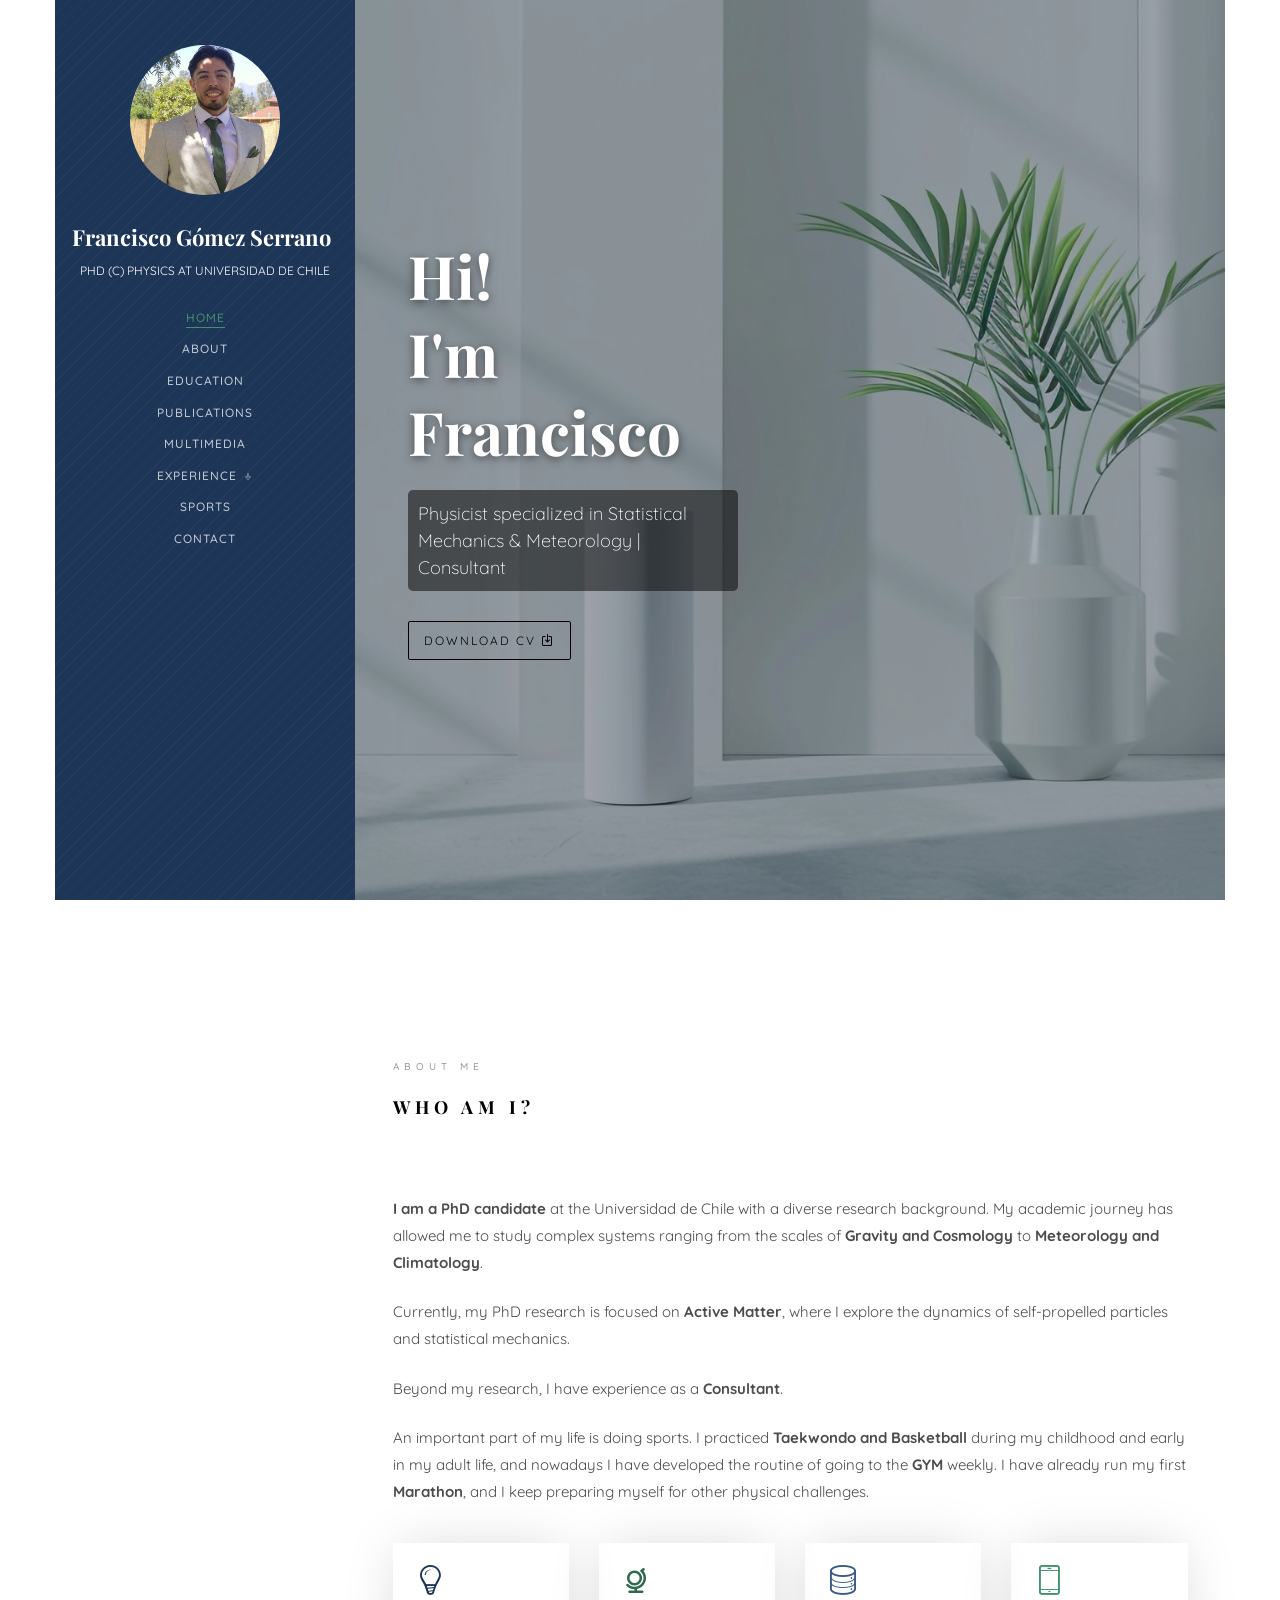
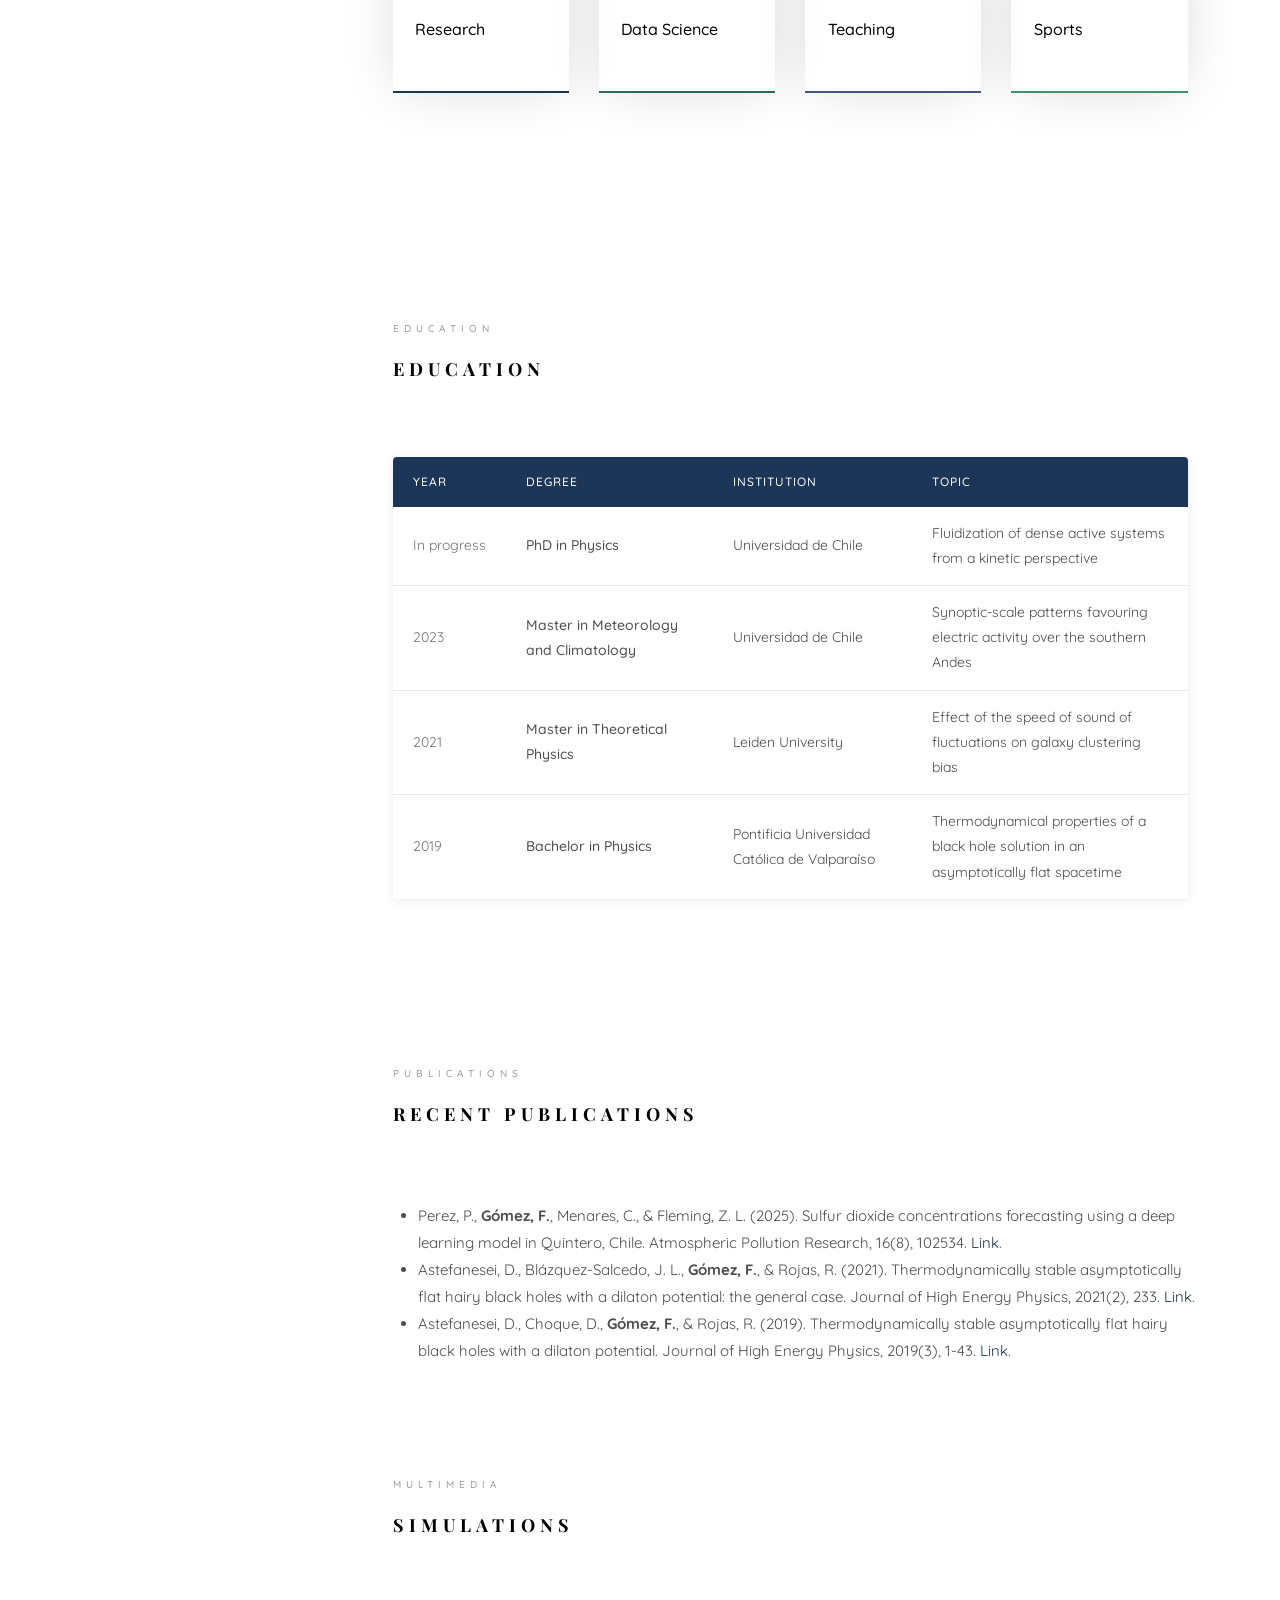
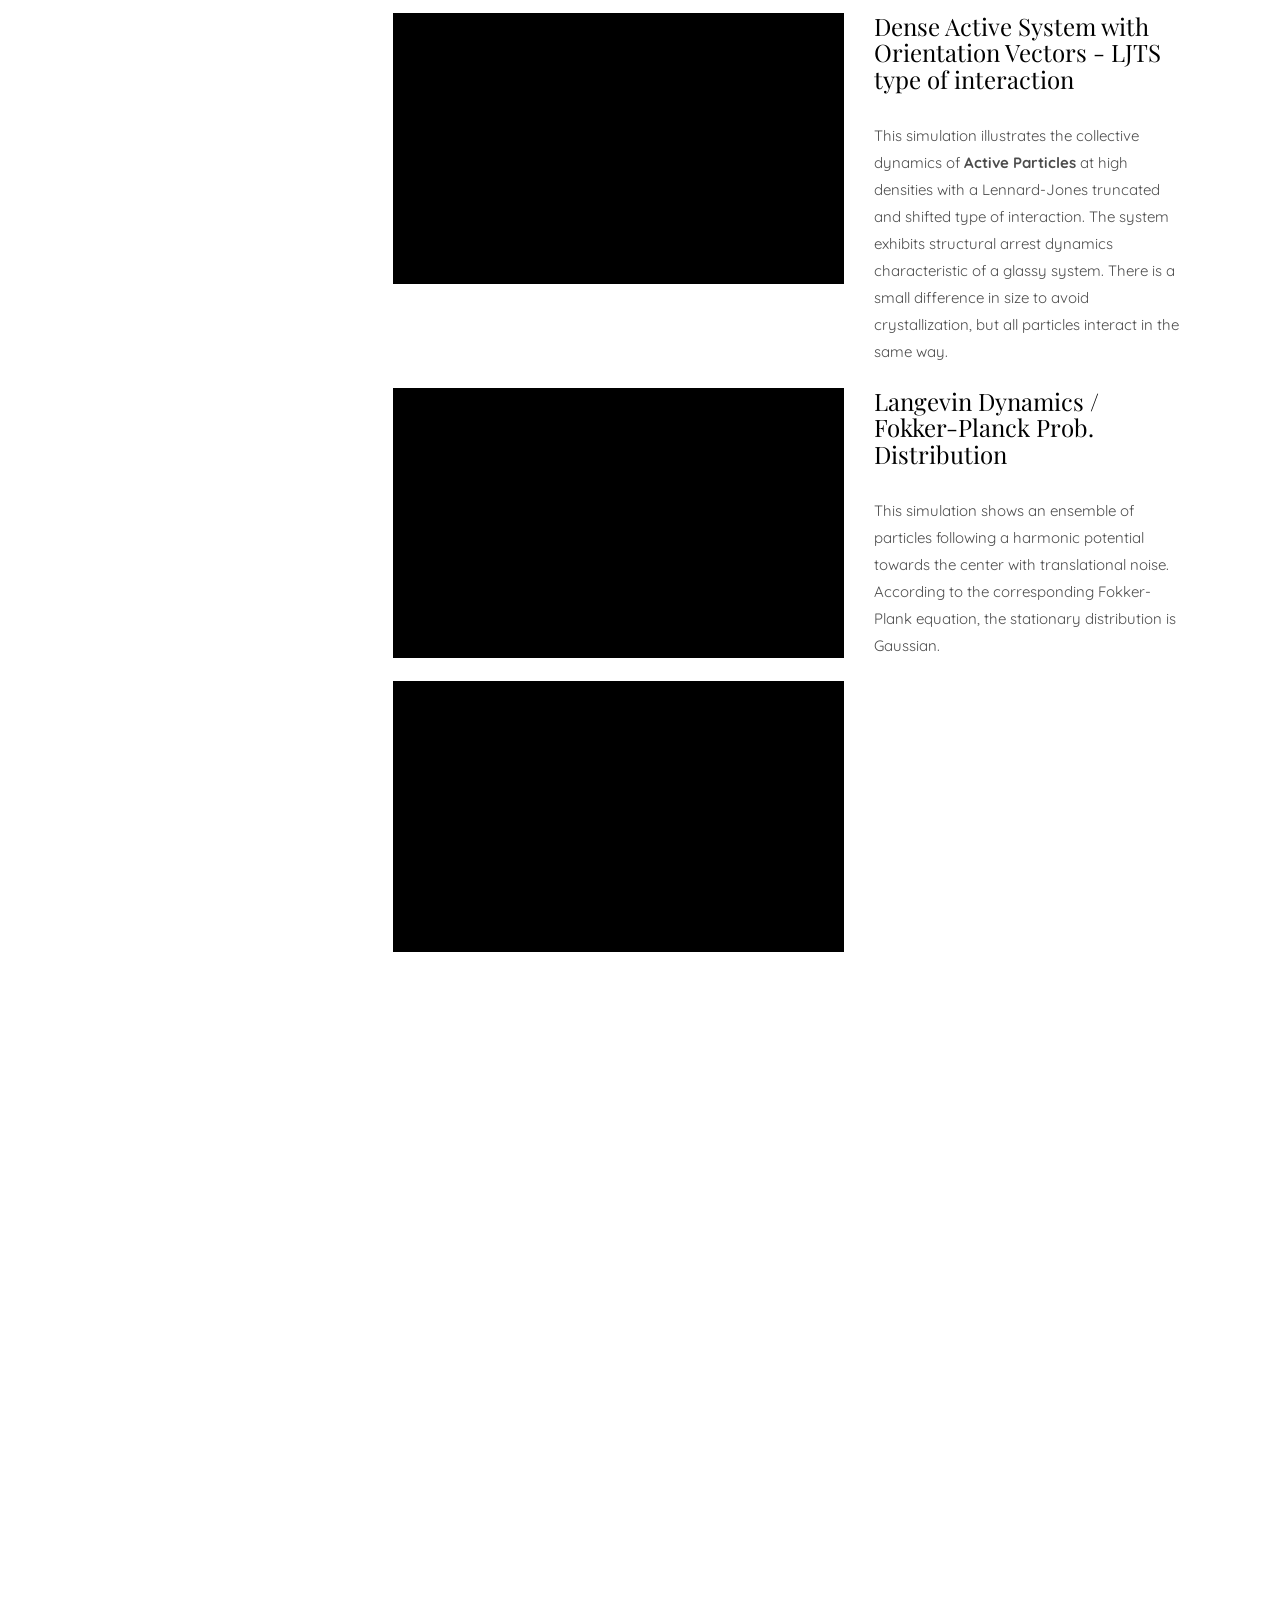
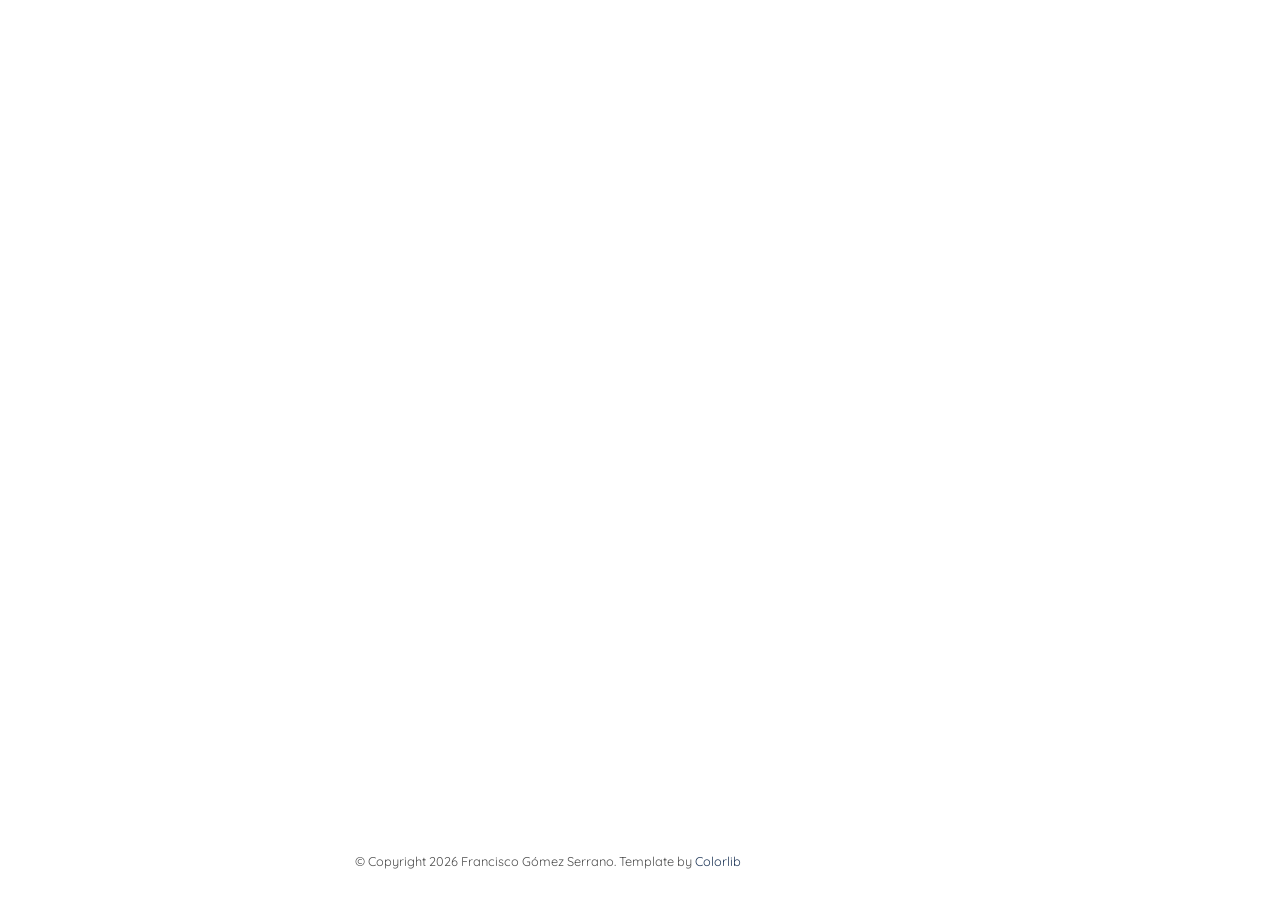
==== index.html @ 6b3fc657 "Add Sports photo carousel between Experience and Contact Uses the Owl Carousel that was already bund" ====
<!DOCTYPE HTML>
<html>
	<head>
	<meta charset="utf-8">
	<meta http-equiv="X-UA-Compatible" content="IE=edge">
	<title>Francisco Gomez | Physics PhD Student</title>
	<meta name="viewport" content="width=device-width, initial-scale=1">
	<meta name="description" content="Francisco Gómez Serrano is a PhD candidate in Physics at Universidad de Chile researching active matter, statistical mechanics, and the dynamics of self-propelled particle systems." />
	<meta name="keywords" content="Francisco Gomez Serrano, active matter, statistical mechanics, soft matter physics, Langevin dynamics, Universidad de Chile, physicist, data scientist" />
	<meta name="author" content="Francisco Gómez Serrano" />

  <!-- Facebook and Twitter integration -->
	<meta property="og:title" content="Francisco Gómez Serrano | Physics PhD Student"/>
	<meta property="og:image" content="https://fran-gs-96.github.io/images/about.jpeg"/>
	<meta property="og:url" content="https://fran-gs-96.github.io/"/>
	<meta property="og:site_name" content="Francisco Gómez Serrano"/>
	<meta property="og:description" content="PhD candidate in Physics at Universidad de Chile researching active matter and statistical mechanics."/>
	<meta name="twitter:title" content="Francisco Gómez Serrano | Physics PhD Student" />
	<meta name="twitter:image" content="https://fran-gs-96.github.io/images/about.jpeg" />
	<meta name="twitter:url" content="https://fran-gs-96.github.io/" />
	<meta name="twitter:card" content="summary_large_image" />

	<!-- Place favicon.ico and apple-touch-icon.png in the root directory -->
	<!-- <link rel="shortcut icon" href="favicon.ico"> --> 
	<link rel="icon" type="image/png" href="favicon_s.png">

	<link href="https://fonts.googleapis.com/css?family=Quicksand:300,400,500,700" rel="stylesheet">
	<link href="https://fonts.googleapis.com/css?family=Playfair+Display:400,400i,700" rel="stylesheet">
	
	<!-- Animate.css -->
	<link rel="stylesheet" href="css/animate.css">
	<!-- Icomoon Icon Fonts-->
	<link rel="stylesheet" href="css/icomoon.css">
	<!-- Bootstrap  -->
	<link rel="stylesheet" href="css/bootstrap.css">
	<!-- Flexslider  -->
	<link rel="stylesheet" href="css/flexslider.css">
	<!-- Flaticons  -->
	<link rel="stylesheet" href="fonts/flaticon/font/flaticon.css">
	<!-- Owl Carousel -->
	<link rel="stylesheet" href="css/owl.carousel.min.css">
	<link rel="stylesheet" href="css/owl.theme.default.min.css">
	<!-- Theme style  -->
	<link rel="stylesheet" href="css/style.css">

	<!-- Modernizr JS -->
	<script src="js/modernizr-2.6.2.min.js"></script>
	<!-- FOR IE9 below -->
	<!--[if lt IE 9]>
	<script src="js/respond.min.js"></script>
	<![endif]-->

	</head>
	<body>
	<div id="colorlib-page">
		<div class="container-wrap">
		<a href="#" class="js-colorlib-nav-toggle colorlib-nav-toggle" data-toggle="collapse" data-target="#navbar" aria-expanded="false" aria-controls="navbar"><i></i></a>
		<aside id="colorlib-aside" role="complementary" class="border js-fullheight">
			<div class="text-center">
				<div class="author-img" style="background-image: url(images/about.jpeg);" role="img" aria-label="Photo of Francisco Gómez Serrano"></div>
				<h1 id="colorlib-logo"><a href="index.html">Francisco Gómez Serrano</a></h1>
				<span class="position">PhD (C) Physics at Universidad de Chile</span>
			</div>
			<nav id="colorlib-main-menu" role="navigation" class="navbar">
				<div id="navbar" class="collapse">
					<ul>
						<li class="active"><a href="#" data-nav-section="home">Home</a></li>
						<li><a href="#" data-nav-section="about">About</a></li>
						<li><a href="#" data-nav-section="education">Education</a></li>
						<li><a href="#" data-nav-section="publications">Publications</a></li>
						<li><a href="#" data-nav-section="multimedia">Multimedia</a></li>
						<li class="has-submenu">
							<a href="#" class="submenu-parent" data-nav-section="experience">Experience<i class="icon-arrow-down-outline submenu-caret"></i></a>
							<ul class="submenu">
								<li><a href="#" data-nav-section="courses-taught">Courses Taught</a></li>
								<li><a href="#" data-nav-section="other-experience">Other Experience</a></li>
							</ul>
						</li>
						<li><a href="#" data-nav-section="sports">Sports</a></li>
						<li><a href="#" data-nav-section="contact">Contact</a></li>
					</ul>
				</div>
			</nav>

			

		</aside>

		<div id="colorlib-main">
			<section id="colorlib-hero" class="js-fullheight" data-section="home">
				<div class="flexslider js-fullheight">
					<ul class="slides">
				   	<li style="background-image: url(images/img_bg_1.jpeg);" role="img" aria-label="Background photo">
				   		<div class="overlay"></div>
				   		<div class="container-fluid">
				   			<div class="row">
					   			<div class="col-md-6 col-md-offset-3 col-md-pull-3 col-sm-12 col-xs-12 js-fullheight slider-text">
					   				<div class="slider-text-inner js-fullheight">
					   					<div class="desc">
						   					<h1>Hi! <br>I'm Francisco</h1>
												<h2 style="background: rgba(0, 0, 0, 0.5); padding: 10px; display: inline-block; border-radius: 5px; color:white">
													Physicist specialized in Statistical Mechanics & Meteorology | Consultant
												</h2>
												<p><a class="btn btn-primary btn-learn" href="CV_Francisco_Gomez.pdf" target="_blank" download>Download CV <i class="icon-download4"></i></a></p>
											</div>
					   				</div>
					   			</div>
					   		</div>
				   		</div>
				   	</li>
		
				  	</ul>
			  	</div>
			</section>

			<section class="colorlib-about" data-section="about">
				<div class="colorlib-narrow-content">
					<div class="row">
						<div class="col-md-12">
							<div class="row row-bottom-padded-sm animate-box" data-animate-effect="fadeInLeft">
								<div class="col-md-12">
									<div class="about-desc">
										<span class="heading-meta">About Me</span>
										<h2 class="colorlib-heading">Who Am I?</h2>
										<p><strong>I am a PhD candidate</strong> at the Universidad de Chile with a diverse research background. My academic journey has allowed me to study complex systems ranging from the scales of <strong>Gravity and Cosmology</strong> to <strong>Meteorology and Climatology</strong>.</p>
										<p>Currently, my PhD research is focused on <strong>Active Matter</strong>, where I explore the dynamics of self-propelled particles and statistical mechanics.</p>
										<p>Beyond my research, I have experience as a <strong>Consultant</strong>.</p>
										<p>An important part of my life is doing sports. I practiced <strong>Taekwondo and Basketball</strong> during my childhood and early in my adult life, and nowadays I have developed the routine of going to the <strong>GYM</strong> weekly. I have already run my first <strong>Marathon</strong>, and I keep preparing myself for other physical challenges.</p>
									</div>
								</div>
							</div>
							<div class="row">
								<div class="col-md-3 animate-box" data-animate-effect="fadeInLeft">
									<div class="services color-1">
										<span class="icon2"><i class="icon-bulb"></i></span>
										<h3>Research</h3>
									</div>
								</div>
								<div class="col-md-3 animate-box" data-animate-effect="fadeInRight">
									<div class="services color-2">
										<span class="icon2"><i class="icon-globe-outline"></i></span>
										<h3>Data Science</h3>
									</div>
								</div>
								<div class="col-md-3 animate-box" data-animate-effect="fadeInTop">
									<div class="services color-3">
										<span class="icon2"><i class="icon-data"></i></span>
										<h3>Teaching</h3>
									</div>
								</div>
								<div class="col-md-3 animate-box" data-animate-effect="fadeInBottom">
									<div class="services color-4">
										<span class="icon2"><i class="icon-phone3"></i></span>
										<h3>Sports</h3>
									</div>
								</div>
							</div>
							
						</div>
					</div>
				</div>
			</section>

			
<!--
			<div id="colorlib-counter" class="colorlib-counters" style="background-image: url(images/cover_bg_1.jpg);" data-stellar-background-ratio="0.5">
				<div class="overlay"></div>
				<div class="colorlib-narrow-content">
					<div class="row">
					</div>
					<div class="row">
						<div class="col-md-4 text-center animate-box">
							<span class="colorlib-counter js-counter" data-from="0" data-to="3" data-speed="5000" data-refresh-interval="10"></span>
							<span class="colorlib-counter-label">Publications</span>
						</div>
						<div class="col-md-4 text-center animate-box">
							<span class="colorlib-counter js-counter" data-from="0" data-to="6" data-speed="5000" data-refresh-interval="10"></span>
							<span class="colorlib-counter-label">Talks &amp; Presentations</span>
						</div>
						<div class="col-md-4 text-center animate-box">
							<span class="colorlib-counter js-counter" data-from="0" data-to="2" data-speed="5000" data-refresh-interval="10"></span>
							<span class="colorlib-counter-label">Countries Studied In</span>
						</div>
					</div>
				</div>
			</div>
-->

			

			<section class="colorlib-education" data-section="education">
				<div class="colorlib-narrow-content">
					<div class="row">
						<div class="col-md-6 col-md-offset-3 col-md-pull-3 animate-box" data-animate-effect="fadeInLeft">
							<span class="heading-meta">Education</span>
							<h2 class="colorlib-heading animate-box">Education</h2>
						</div>
					</div>
					<div class="row">
						<div class="col-md-12 animate-box" data-animate-effect="fadeInLeft">
							<div class="info-table-wrap">
								<table class="info-table info-table--year-first">
									<thead>
										<tr>
											<th>Year</th>
											<th>Degree</th>
											<th>Institution</th>
											<th>Topic</th>
										</tr>
									</thead>
									<tbody>
										<tr>
											<td>In progress</td>
											<td>PhD in Physics</td>
											<td>Universidad de Chile</td>
											<td>Fluidization of dense active systems from a kinetic perspective</td>
										</tr>
										<tr>
											<td>2023</td>
											<td>Master in Meteorology and Climatology</td>
											<td>Universidad de Chile</td>
											<td>Synoptic-scale patterns favouring electric activity over the southern Andes</td>
										</tr>
										<tr>
											<td>2021</td>
											<td>Master in Theoretical Physics</td>
											<td>Leiden University</td>
											<td>Effect of the speed of sound of fluctuations on galaxy clustering bias</td>
										</tr>
										<tr>
											<td>2019</td>
											<td>Bachelor in Physics</td>
											<td>Pontificia Universidad Cat&oacute;lica de Valpara&iacute;so</td>
											<td>Thermodynamical properties of a black hole solution in an asymptotically flat spacetime</td>
										</tr>
									</tbody>
								</table>
							</div>
						</div>
					</div>

<!-- Previous accordion version of this section, kept for reference:

					<div class="row">
						<div class="col-md-12 animate-box" data-animate-effect="fadeInLeft">
							<div class="fancy-collapse-panel">
								<div class="panel-group" id="accordion" role="tablist" aria-multiselectable="true">
									<div class="panel panel-default">
									    <div class="panel-heading" role="tab" id="headingOne">
									        <h4 class="panel-title">
									            <a class="collapsed" data-toggle="collapse" data-parent="#accordion" href="#collapseOne" aria-expanded="false" aria-controls="collapseOne">Phd Student in Physics
									            </a>
									        </h4>
									    </div>
									    <div id="collapseOne" class="panel-collapse collapse" role="tabpanel" aria-labelledby="headingOne">
									         <div class="panel-body">
									            <div class="row">
										      		<div class="col-md-6">
										      			<p>Universidad de Chile</p>
										      		</div>
										      		<div class="col-md-6">
										      			<p>I'm currently studying how dense active systems fluidize from a kinetic perspective.</p>
										      		</div>
										      	</div>
									         </div>
									    </div>
									</div>
									<div class="panel panel-default">
									    <div class="panel-heading" role="tab" id="headingTwo">
									        <h4 class="panel-title">
									            <a class="collapsed" data-toggle="collapse" data-parent="#accordion" href="#collapseTwo" aria-expanded="false" aria-controls="collapseTwo">Master Meteorology and Climatology
									            </a>
									        </h4>
									    </div>
									    <div id="collapseTwo" class="panel-collapse collapse" role="tabpanel" aria-labelledby="headingTwo">
									        <div class="panel-body">
									            <div class="row">
										      		<div class="col-md-6">
										      			<p>Universidad de Chile</p>
										      		</div>
										      		<div class="col-md-6">
										      			<p>I studied the synoptic scale patterns that favour electric activity over southern Andes Mountains, where there is a hotspot of lightning and naturally caused fire activity.</p>
										      		</div>
										      	</div>
									        </div>
									    </div>
									</div>
									<div class="panel panel-default">
									    <div class="panel-heading" role="tab" id="headingThree">
									        <h4 class="panel-title">
									            <a class="collapsed" data-toggle="collapse" data-parent="#accordion" href="#collapseThree" aria-expanded="false" aria-controls="collapseThree">Master in Theoretical Physics
									            </a>
									        </h4>
									    </div>
									    <div id="collapseThree" class="panel-collapse collapse" role="tabpanel" aria-labelledby="headingThree">
									        <div class="panel-body">
									            <div class="row">
										      		<div class="col-md-6">
										      			<p>Leiden University</p>
										      		</div>
										      		<div class="col-md-6">
										      			<p>My thesis focused on how the modification of speed of sound of fluctuations modifies the bias galaxy clustering.</p>
										      		</div>
										      	</div>
									        </div>
									    </div>
									</div>

									<div class="panel panel-default">
									    <div class="panel-heading" role="tab" id="headingFive">
									        <h4 class="panel-title">
									            <a class="collapsed" data-toggle="collapse" data-parent="#accordion" href="#collapseFive" aria-expanded="false" aria-controls="collapseFive">Bachelor in Physics
									            </a>
									        </h4>
									    </div>
									    <div id="collapseFive" class="panel-collapse collapse" role="tabpanel" aria-labelledby="headingFive">
									        <div class="panel-body">
									            <div class="row">
										      		<div class="col-md-6">
										      			<p>Pontificia Universidad Católica de Valparaíso</p>
										      		</div>
										      		<div class="col-md-6">
										      			<p>My worked was about the study of the thermodynamical properties of a black hole solution in an asymptotically flat spacetime.</p>
										      		</div>
										      	</div>
									        </div>
									    </div>
									</div>

								</div>
							</div>
						</div>
					</div>

-->
				</div>
			</section>
			
			<section class="colorlib-work" data-section="publications">
				<div class="colorlib-narrow-content">
					<div class="row">
						<div class="col-md-6 col-md-offset-3 col-md-pull-3 animate-box" data-animate-effect="fadeInLeft">
							<span class="heading-meta">Publications</span>
							<h2 class="colorlib-heading animate-box">Recent Publications</h2>
						</div>
					</div>
					
					<div class="row">
						<ul>
							<li> Perez, P., <strong>Gómez, F.</strong>, Menares, C., & Fleming, Z. L. (2025). Sulfur dioxide concentrations forecasting using a deep learning model in Quintero, Chile. Atmospheric Pollution Research, 16(8), 102534. <a href="https://www.sciencedirect.com/science/article/abs/pii/S1309104225001369">Link</a>.</li>
							<li> Astefanesei, D., Blázquez-Salcedo, J. L., <strong>Gómez, F.</strong>, & Rojas, R. (2021). Thermodynamically stable asymptotically flat hairy black holes with a dilaton potential: the general case. Journal of High Energy Physics, 2021(2), 233. <a href="https://link.springer.com/content/pdf/10.1007/JHEP02(2021)233.pdf">Link</a>.</li>
							<li> Astefanesei, D., Choque, D., <strong>Gómez, F.</strong>, & Rojas, R. (2019). Thermodynamically stable asymptotically flat hairy black holes with a dilaton potential. Journal of High Energy Physics, 2019(3), 1-43. <a href="https://link.springer.com/content/pdf/10.1007/JHEP03(2019)205.pdf">Link</a>.</li>
						</ul>
					</div>	
				</div>
			</section>
			
			<section class="colorlib-video" data-section="multimedia">
				<div class="colorlib-narrow-content">
					<div class="row">
						<div class="col-md-6 col-md-offset-3 col-md-pull-3 animate-box" data-animate-effect="fadeInLeft">
							<span class="heading-meta">Multimedia</span>
							<h2 class="colorlib-heading animate-box">Simulations</h2>
						</div>
					</div>

					<div class="row row-bottom-padded-sm">
						<div class="col-md-7 animate-box" data-animate-effect="fadeInLeft">
							<div style="position: relative; padding-bottom: 60%; height: 0; overflow: hidden; max-width: 100%; background: #000;">
								<iframe 
									style="position: absolute; top: 0; left: 0; width: 100%; height: 100%; border:0;"
									src="https://www.youtube.com/embed/RxPfesPf1DM" 
									title="Dense Active System with Orientation Vectors- LJTS type of interaction" 
									allow="accelerometer; autoplay; clipboard-write; encrypted-media; gyroscope; picture-in-picture" 
									allowfullscreen>
								</iframe>
							</div>
						</div>
						<div class="col-md-5 animate-box" data-animate-effect="fadeInLeft">
							<div class="desc">
								<h3>Dense Active System with Orientation Vectors - LJTS type of interaction</h3>
								<p>
									This simulation illustrates the collective dynamics of <strong>Active Particles</strong> at high densities with a Lennard-Jones truncated and shifted type of interaction. 
									The system exhibits structural arrest dynamics characteristic of a glassy system. There is a small difference in size to avoid crystallization, but all particles interact in the same way.
								</p>
							</div>
						</div>
						<div class="col-md-7 animate-box" data-animate-effect="fadeInLeft">
							<div style="position: relative; padding-bottom: 60%; height: 0; overflow: hidden; max-width: 100%; background: #000;">
								<iframe 
									style="position: absolute; top: 0; left: 0; width: 100%; height: 100%; border:0;"
									src="https://www.youtube.com/embed/YQqTK_3mmZs" 
									title="Dense Active System - LJTS type of interaction" 
									allow="accelerometer; autoplay; clipboard-write; encrypted-media; gyroscope; picture-in-picture" 
									allowfullscreen>
								</iframe>
							</div>
						</div>
						<div class="col-md-5 animate-box" data-animate-effect="fadeInLeft">
							<div class="desc">
								<h3>Langevin Dynamics / Fokker-Planck Prob. Distribution</h3>
								<p>
									This simulation shows an ensemble of particles following a harmonic potential towards the center with translational noise.
									According to the corresponding Fokker-Plank equation, the stationary distribution is Gaussian.
								</p>
							</div>
						</div>
						<div class="col-md-7 animate-box" data-animate-effect="fadeInLeft">
							<div style="position: relative; padding-bottom: 60%; height: 0; overflow: hidden; max-width: 100%; background: #000;">
								<iframe 
									style="position: absolute; top: 0; left: 0; width: 100%; height: 100%; border:0;"
									src="https://www.youtube.com/embed/iffOjquSD18" 
									title="Dense Active System - LJTS type of interaction" 
									allow="accelerometer; autoplay; clipboard-write; encrypted-media; gyroscope; picture-in-picture" 
									allowfullscreen>
								</iframe>
							</div>
						</div>
						<div class="col-md-5 animate-box" data-animate-effect="fadeInLeft">
							<div class="desc">
								<h3>Dense Active System - LJTS type of interaction</h3>
								<p>
									This simulation illustrates the collective dynamics of <strong>Active Particles</strong> at high densities with a Lennard-Jones truncated and shifted type of interaction. 
									The system exhibits structural arrest dynamics characteristic of a glassy system.
								</p>
							</div>
						</div>
					</div>

					<div class="row">
						<div class="col-md-12 animate-box" data-animate-effect="fadeInLeft">
							<h2 class="colorlib-heading animate-box">Posters</h2>
						</div>
					</div>
					<div class="row">
						<div class="col-md-4 animate-box" data-animate-effect="fadeInRight">
							<div class="poster-item" style="margin-bottom: 30px; border: 1px solid #eee; padding: 10px; background: #fff;">
								<a href="images/Poster_sist_denso_activo_bariloche.pdf" target="_blank">
									<div style="background-image: url(images/Poster_sist_denso_activo_bariloche.jpg); height: 260px; background-size: contain; background-repeat: no-repeat; background-position: center; background-color: #f9f9f9;"></div>
								</a>
								<div class="poster-desc" style="padding-top: 15px; text-align: center;">
									<h4 style="margin-bottom: 5px;"><a href="images/Poster_sist_denso_activo_bariloche.pdf" target="_blank" style="color: #000;">Dense Active Systems</a></h4>
									<p style="font-size: 13px; color: #777;">Fluidization of Dense Active Systems | 2026</p>
								</div>
							</div>
						</div>
						
						<div class="col-md-4 animate-box" data-animate-effect="fadeInRight">
							<div class="poster-item" style="margin-bottom: 30px; border: 1px solid #eee; padding: 10px; background: #fff;">
								<a href="images/Poster_Rayos.pdf" target="_blank">
									<div style="background-image: url(images/Poster_Rayos.jpg); height: 260px; background-size: contain; background-repeat: no-repeat; background-position: center; background-color: #f9f9f9;"></div>
								</a>
								<div class="poster-desc" style="padding-top: 15px; text-align: center;">
									<h4 style="margin-bottom: 5px;"><a href="images/Poster_Rayos.pdf" target="_blank" style="color: #000;">Meteorology of Southern Andes</a></h4>
									<p style="font-size: 13px; color: #777;">Lightning and natural fire patterns | 2023</p>
								</div>
							</div>
						</div>

						<div class="col-md-4 animate-box" data-animate-effect="fadeInRight">
							<div class="poster-item" style="margin-bottom: 30px; border: 1px solid #eee; padding: 10px; background: #fff;">
								<a href="images/Poster_gravity_thermo.pdf" target="_blank">
									<div style="background-image: url(images/Poster_gravity_thermo.jpg); height: 260px; background-size: contain; background-repeat: no-repeat; background-position: center; background-color: #f9f9f9;"></div>
								</a>
								<div class="poster-desc" style="padding-top: 15px; text-align: center;">
									<h4 style="margin-bottom: 5px;"><a href="images/Poster_gravity_thermo.pdf" target="_blank" style="color: #000;">Black Hole Thermodynamics</a></h4>
									<p style="font-size: 13px; color: #777;">Asymptotically Flat Black Hole Thermodynamics | 2018</p>
								</div>
							</div>
						</div>
					</div>
				</div>
			</section>

			<section class="colorlib-experience" data-section="experience">
				<div class="colorlib-narrow-content">
					<div class="row">
						<div class="col-md-6 col-md-offset-3 col-md-pull-3 animate-box" data-animate-effect="fadeInLeft">
							<span class="heading-meta">Experience</span>
							<h2 class="colorlib-heading animate-box">Work Experience</h2>
						</div>
					</div>

					<div class="row" data-section="courses-taught">
						<div class="col-md-6 col-md-offset-3 col-md-pull-3 animate-box" data-animate-effect="fadeInLeft">
							<h3 class="colorlib-heading animate-box" style="font-size: 20px;"><i class="icon-pen2 heading-icon"></i>Courses Taught</h3>
						</div>
					</div>
					<div class="row">
						<div class="col-md-12 animate-box" data-animate-effect="fadeInLeft">
							<div class="info-table-wrap">
								<table class="info-table">
									<thead>
										<tr>
											<th>Course</th>
											<th>Term</th>
											<th>Institution</th>
										</tr>
									</thead>
									<tbody>
										<tr>
											<td>Dynamics of the Atmosphere</td>
											<td>2026 S2</td>
											<td>Escuela T&eacute;cnica Aeron&aacute;utica</td>
										</tr>
										<tr>
											<td>Electromagnetism</td>
											<td>2024 S2</td>
											<td>Pontificia Universidad Cat&oacute;lica de Valpara&iacute;so</td>
										</tr>
										<tr>
											<td>Introduction to Physics</td>
											<td>2024 S2</td>
											<td>Pontificia Universidad Cat&oacute;lica de Valpara&iacute;so</td>
										</tr>
										<tr>
											<td>Introduction to Physics</td>
											<td>2024 S1</td>
											<td>Pontificia Universidad Cat&oacute;lica de Valpara&iacute;so</td>
										</tr>
									</tbody>
								</table>
							</div>
						</div>
					</div>

<!--
					<div class="row">
						<div class="col-md-6 col-md-offset-3 col-md-pull-3 animate-box" data-animate-effect="fadeInLeft">
							<h3 class="colorlib-heading animate-box" style="font-size: 20px; margin-top: 40px;">Teaching Experience</h3>
						</div>
					</div>
					<div class="row">
						<div class="col-md-12">
				         <div class="timeline-centered">

					         <article class="timeline-entry animate-box" data-animate-effect="fadeInLeft">
					            <div class="timeline-entry-inner">
					               <div class="timeline-icon color-1">
					                  <i class="icon-pen2"></i>
					               </div>
					               <div class="timeline-label">
					               	<h2><a href="#">Lecturer, Physics of the Atmosphere at Escuela Técnica Aeronáutica</a> <span>2026</span></h2>
					                  <p>Lecturer teaching Physics of the Atmosphere.</p>
					               </div>
					            </div>
					         </article>

					         <article class="timeline-entry animate-box" data-animate-effect="fadeInRight">
					            <div class="timeline-entry-inner">
					               <div class="timeline-icon color-2">
					                  <i class="icon-pen2"></i>
					               </div>
					               <div class="timeline-label">
					               	<h2><a href="#">University Lecturer, Physics at PUCV</a> <span>2024</span></h2>
					                  <p>Over the course of two semesters I taught courses like Introduction to Physics and Electromagnetism to engineering students.</p>
					               </div>
					            </div>
					         </article>

					         <article class="timeline-entry animate-box" data-animate-effect="fadeInLeft">
					            <div class="timeline-entry-inner">
					               <div class="timeline-icon color-3">
					                  <i class="icon-pen2"></i>
					               </div>
					               <div class="timeline-label">
					               	<h2><a href="#">Teaching Assistant at PUCV</a> <span>2015-2017</span></h2>
					                  <p>During my undergraduate studies I took the responsibility of assisting a number of classes (mechanics, electromagnetism, calculus, etc.)</p>
					               </div>
					            </div>
					         </article>

					         <article class="timeline-entry begin animate-box" data-animate-effect="fadeInBottom">
					            <div class="timeline-entry-inner">
					               <div class="timeline-icon color-none">
					               </div>
					            </div>
					         </article>
					      </div>
					   </div>
				   </div>
-->

<!--
	Role descriptions, kept for reference (hidden since the Experience
	section now shows titles only):

	Founding Partner, AiQlim Intelligence (2024-2025):
	Co-founded AiQlim Intelligence and led scientific and business strategy
	through its first two years.

	Data Scientist & Project Engineer, DUAM (2023-2024):
	I adapted NLP models to assess web-search strategies and automate
	classification tasks, and contributed to strategy and innovation roadmaps.

	Research Assistant, CR2 (2023):
	I made a characterization of synoptic scale patterns that favor the
	occurrence of lightning storms in a specific place in Los Andes Mountains.
	I also linked specific lightning storms to the origin of natural fires in
	the area.

	Freelance Research Consultant, CIMMYT (2023):
	I developed an ETL pipeline for specific agrometeorological products e.g.
	NASAPOWER, Imerg, Chirps, AgERA5, etc. The extraction was transformed into
	a specific file format to match input files for a set of crop models e.g.
	APSIM, AQUACROP, STICS, DSSAT, etc.

	Freelance Consultant, DUAM (2023):
	I automated data collection on topics of interest from multiple webpages.
-->

					<div class="row" data-section="other-experience">
						<div class="col-md-6 col-md-offset-3 col-md-pull-3 animate-box" data-animate-effect="fadeInLeft">
							<h3 class="colorlib-heading animate-box" style="font-size: 20px; margin-top: 40px;"><i class="icon-briefcase3 heading-icon"></i>Other Professional Experience</h3>
						</div>
					</div>
					<div class="row">
						<div class="col-md-12 animate-box" data-animate-effect="fadeInLeft">
							<div class="info-table-wrap">
								<table class="info-table">
									<thead>
										<tr>
											<th>Role</th>
											<th>Period</th>
											<th>Organization</th>
										</tr>
									</thead>
									<tbody>
										<tr>
											<td>Founding Partner</td>
											<td>2024-2025</td>
											<td>AiQlim Intelligence</td>
										</tr>
										<tr>
											<td>Data Scientist &amp; Project Engineer</td>
											<td>2023-2024</td>
											<td>DUAM</td>
										</tr>
										<tr>
											<td>Research Assistant</td>
											<td>2023</td>
											<td>CR2 &ndash; Center for Climate and Resilience Research</td>
										</tr>
										<tr>
											<td>Freelance Research Consultant</td>
											<td>2023</td>
											<td>CIMMYT</td>
										</tr>
										<tr>
											<td>Freelance Consultant</td>
											<td>2023</td>
											<td>DUAM</td>
										</tr>
									</tbody>
								</table>
							</div>
						</div>
					</div>
				</div>
			</section>

			<section class="colorlib-sports" data-section="sports">
				<div class="colorlib-narrow-content">
					<div class="row">
						<div class="col-md-6 col-md-offset-3 col-md-pull-3 animate-box" data-animate-effect="fadeInLeft">
							<span class="heading-meta">Beyond the desk</span>
							<h2 class="colorlib-heading animate-box">Sports</h2>
						</div>
					</div>
					<div class="row">
						<div class="col-md-12 animate-box" data-animate-effect="fadeInLeft">
							<!-- To change these photos: drop new files into images/carousel/
							     and update the src paths below. One .item per photo. -->
							<div class="owl-carousel sports-carousel">
								<div class="item">
									<img src="images/carousel/sport-01.jpg" alt="Running a road race in Vi&ntilde;a del Mar">
								</div>
								<div class="item">
									<img src="images/carousel/sport-02.jpg" alt="Giving a thumbs up during the Santiago Marathon">
								</div>
								<div class="item">
									<img src="images/carousel/sport-03.jpg" alt="Running along the Vi&ntilde;a del Mar seafront">
								</div>
								<div class="item">
									<img src="images/carousel/sport-04.jpg" alt="Running the Santiago Marathon">
								</div>
								<div class="item">
									<img src="images/carousel/sport-05.jpg" alt="Competing in an obstacle race">
								</div>
								<div class="item">
									<img src="images/carousel/sport-06.jpg" alt="Running the Santiago Marathon">
								</div>
							</div>
						</div>
					</div>
				</div>
			</section>

			<section class="colorlib-contact" data-section="contact">
				<div class="colorlib-narrow-content">
					<div class="row">
						<div class="col-md-6 col-md-offset-3 col-md-pull-3 animate-box" data-animate-effect="fadeInLeft">
							<span class="heading-meta">Get in Touch</span>
							<h2 class="colorlib-heading">Contact</h2>
						</div>
					</div>
					<div class="row">
						<div class="col-md-5">
							<div class="colorlib-feature colorlib-feature-sm animate-box" data-animate-effect="fadeInLeft">
								<div class="colorlib-icon">
									<i class="icon-globe-outline"></i>
								</div>
								<div class="colorlib-text">
									<ul>
										<li> <a href="https://scholar.google.com/citations?user=orXRY_oAAAAJ&hl=en">Google Scholar</a></li>
										<li><a href="https://www.linkedin.com/in/francisco-gomez-serrano/">LinkedIn</a></li>
									</ul>
								</div>
							</div>

							<div class="colorlib-feature colorlib-feature-sm animate-box" data-animate-effect="fadeInLeft">
								<div class="colorlib-icon">
									<i class="icon-map"></i>
								</div>
								<div class="colorlib-text">
									<p>Santiago, Región Metropolitana. Chile. </p>
								</div>
							</div>

				
						</div>
						
					</div>
				</div>
			</section>

			<div class="colorlib-footer">
				<p><small>&copy; <!-- Link back to Colorlib can't be removed. Template is licensed under CC BY 3.0. -->
Copyright <script>document.write(new Date().getFullYear());</script> Francisco Gómez Serrano. Template by <a href="https://colorlib.com" target="_blank">Colorlib</a>
<!-- Link back to Colorlib can't be removed. Template is licensed under CC BY 3.0. --></small></p>
			</div>

		</div><!-- end:colorlib-main -->
	</div><!-- end:container-wrap -->
	</div><!-- end:colorlib-page -->

	<!-- jQuery -->
	<script src="js/jquery.min.js"></script>
	<!-- jQuery Easing -->
	<script src="js/jquery.easing.1.3.js"></script>
	<!-- Bootstrap -->
	<script src="js/bootstrap.min.js"></script>
	<!-- Waypoints -->
	<script src="js/jquery.waypoints.min.js"></script>
	<!-- Flexslider -->
	<script src="js/jquery.flexslider-min.js"></script>
	<!-- Owl carousel -->
	<script src="js/owl.carousel.min.js"></script>
	<!-- Counters -->
	<script src="js/jquery.countTo.js"></script>
	
	
	<!-- MAIN JS -->
	<script src="js/main.js"></script>

	</body>
</html>
---- css/icomoon.css ----
@font-face {
  font-family: 'icomoon';
  src:  url('fonts/icomoon.eot?6py85u');
  src:  url('fonts/icomoon.eot?6py85u#iefix') format('embedded-opentype'),
    url('fonts/icomoon.ttf?6py85u') format('truetype'),
    url('fonts/icomoon.woff?6py85u') format('woff'),
    url('fonts/icomoon.svg?6py85u#icomoon') format('svg');
  font-weight: normal;
  font-style: normal;
}

[class^="icon-"], [class*=" icon-"] {
  /* use !important to prevent issues with browser extensions that change fonts */
  font-family: 'icomoon' !important;
  speak: none;
  font-style: normal;
  font-weight: normal;
  font-variant: normal;
  text-transform: none;
  line-height: 1;

  /* Better Font Rendering =========== */
  -webkit-font-smoothing: antialiased;
  -moz-osx-font-smoothing: grayscale;
}

.icon-times:before {
  content: "\e930";
}
.icon-tick:before {
  content: "\e931";
}
.icon-plus:before {
  content: "\e932";
}
.icon-minus:before {
  content: "\e933";
}
.icon-equals:before {
  content: "\e934";
}
.icon-divide:before {
  content: "\e935";
}
.icon-chevron-right:before {
  content: "\e936";
}
.icon-chevron-left:before {
  content: "\e937";
}
.icon-arrow-right-thick:before {
  content: "\e938";
}
.icon-arrow-left-thick:before {
  content: "\e939";
}
.icon-th-small:before {
  content: "\e93a";
}
.icon-th-menu:before {
  content: "\e93b";
}
.icon-th-list:before {
  content: "\e93c";
}
.icon-th-large:before {
  content: "\e93d";
}
.icon-home:before {
  content: "\e93e";
}
.icon-arrow-forward:before {
  content: "\e93f";
}
.icon-arrow-back:before {
  content: "\e940";
}
.icon-rss:before {
  content: "\e941";
}
.icon-location:before {
  content: "\e942";
}
.icon-link:before {
  content: "\e943";
}
.icon-image:before {
  content: "\e944";
}
.icon-arrow-up-thick:before {
  content: "\e945";
}
.icon-arrow-down-thick:before {
  content: "\e946";
}
.icon-starburst:before {
  content: "\e947";
}
.icon-starburst-outline:before {
  content: "\e948";
}
.icon-star3:before {
  content: "\e949";
}
.icon-flow-children:before {
  content: "\e94a";
}
.icon-export:before {
  content: "\e94b";
}
.icon-delete2:before {
  content: "\e94c";
}
.icon-delete-outline:before {
  content: "\e94d";
}
.icon-cloud-storage:before {
  content: "\e94e";
}
.icon-wi-fi:before {
  content: "\e94f";
}
.icon-heart:before {
  content: "\e950";
}
.icon-flash:before {
  content: "\e951";
}
.icon-cancel:before {
  content: "\e952";
}
.icon-backspace:before {
  content: "\e953";
}
.icon-attachment:before {
  content: "\e954";
}
.icon-arrow-move:before {
  content: "\e955";
}
.icon-warning:before {
  content: "\e956";
}
.icon-user:before {
  content: "\e957";
}
.icon-radar:before {
  content: "\e958";
}
.icon-lock-open:before {
  content: "\e959";
}
.icon-lock-closed:before {
  content: "\e95a";
}
.icon-location-arrow:before {
  content: "\e95b";
}
.icon-info:before {
  content: "\e95c";
}
.icon-user-delete:before {
  content: "\e95d";
}
.icon-user-add:before {
  content: "\e95e";
}
.icon-media-pause:before {
  content: "\e95f";
}
.icon-group:before {
  content: "\e960";
}
.icon-chart-pie:before {
  content: "\e961";
}
.icon-chart-line:before {
  content: "\e962";
}
.icon-chart-bar:before {
  content: "\e963";
}
.icon-chart-area:before {
  content: "\e964";
}
.icon-video:before {
  content: "\e965";
}
.icon-point-of-interest:before {
  content: "\e966";
}
.icon-infinity:before {
  content: "\e967";
}
.icon-globe:before {
  content: "\e968";
}
.icon-eye:before {
  content: "\e969";
}
.icon-cog:before {
  content: "\e96a";
}
.icon-camera:before {
  content: "\e96b";
}
.icon-upload:before {
  content: "\e96c";
}
.icon-scissors:before {
  content: "\e96d";
}
.icon-refresh:before {
  content: "\e96e";
}
.icon-pin:before {
  content: "\e96f";
}
.icon-key:before {
  content: "\e970";
}
.icon-info-large:before {
  content: "\e971";
}
.icon-eject:before {
  content: "\e972";
}
.icon-download:before {
  content: "\e973";
}
.icon-zoom:before {
  content: "\e974";
}
.icon-zoom-out:before {
  content: "\e975";
}
.icon-zoom-in:before {
  content: "\e976";
}
.icon-sort-numerically:before {
  content: "\e977";
}
.icon-sort-alphabetically:before {
  content: "\e978";
}
.icon-input-checked:before {
  content: "\e979";
}
.icon-calender:before {
  content: "\e97a";
}
.icon-world2:before {
  content: "\e97b";
}
.icon-notes:before {
  content: "\e97c";
}
.icon-code:before {
  content: "\e97d";
}
.icon-arrow-sync:before {
  content: "\e97e";
}
.icon-arrow-shuffle:before {
  content: "\e97f";
}
.icon-arrow-repeat:before {
  content: "\e980";
}
.icon-arrow-minimise:before {
  content: "\e981";
}
.icon-arrow-maximise:before {
  content: "\e982";
}
.icon-arrow-loop:before {
  content: "\e983";
}
.icon-anchor:before {
  content: "\e984";
}
.icon-spanner:before {
  content: "\e985";
}
.icon-puzzle:before {
  content: "\e986";
}
.icon-power:before {
  content: "\e987";
}
.icon-plane:before {
  content: "\e988";
}
.icon-pi:before {
  content: "\e989";
}
.icon-phone:before {
  content: "\e98a";
}
.icon-microphone2:before {
  content: "\e98b";
}
.icon-media-rewind:before {
  content: "\e98c";
}
.icon-flag:before {
  content: "\e98d";
}
.icon-adjust-brightness:before {
  content: "\e98e";
}
.icon-waves:before {
  content: "\e98f";
}
.icon-social-twitter:before {
  content: "\e990";
}
.icon-social-facebook:before {
  content: "\e991";
}
.icon-social-dribbble:before {
  content: "\e992";
}
.icon-media-stop:before {
  content: "\e993";
}
.icon-media-record:before {
  content: "\e994";
}
.icon-media-play:before {
  content: "\e995";
}
.icon-media-fast-forward:before {
  content: "\e996";
}
.icon-media-eject:before {
  content: "\e997";
}
.icon-social-vimeo:before {
  content: "\e998";
}
.icon-social-tumbler:before {
  content: "\e999";
}
.icon-social-skype:before {
  content: "\e99a";
}
.icon-social-pinterest:before {
  content: "\e99b";
}
.icon-social-linkedin:before {
  content: "\e99c";
}
.icon-social-last-fm:before {
  content: "\e99d";
}
.icon-social-github:before {
  content: "\e99e";
}
.icon-social-flickr:before {
  content: "\e99f";
}
.icon-at:before {
  content: "\e9a0";
}
.icon-times-outline:before {
  content: "\e9a1";
}
.icon-plus-outline:before {
  content: "\e9a2";
}
.icon-minus-outline:before {
  content: "\e9a3";
}
.icon-tick-outline:before {
  content: "\e9a4";
}
.icon-th-large-outline:before {
  content: "\e9a5";
}
.icon-equals-outline:before {
  content: "\e9a6";
}
.icon-divide-outline:before {
  content: "\e9a7";
}
.icon-chevron-right-outline:before {
  content: "\e9a8";
}
.icon-chevron-left-outline:before {
  content: "\e9a9";
}
.icon-arrow-right-outline:before {
  content: "\e9aa";
}
.icon-arrow-left-outline:before {
  content: "\e9ab";
}
.icon-th-small-outline:before {
  content: "\e9ac";
}
.icon-th-menu-outline:before {
  content: "\e9ad";
}
.icon-th-list-outline:before {
  content: "\e9ae";
}
.icon-news2:before {
  content: "\e9b1";
}
.icon-home-outline:before {
  content: "\e9b2";
}
.icon-arrow-up-outline:before {
  content: "\e9b3";
}
.icon-arrow-forward-outline:before {
  content: "\e9b4";
}
.icon-arrow-down-outline:before {
  content: "\e9b5";
}
.icon-arrow-back-outline:before {
  content: "\e9b6";
}
.icon-trash3:before {
  content: "\e9b7";
}
.icon-rss-outline:before {
  content: "\e9b8";
}
.icon-message:before {
  content: "\e9b9";
}
.icon-location-outline:before {
  content: "\e9ba";
}
.icon-link-outline:before {
  content: "\e9bb";
}
.icon-image-outline:before {
  content: "\e9bc";
}
.icon-export-outline:before {
  content: "\e9bd";
}
.icon-cross:before {
  content: "\e9be";
}
.icon-wi-fi-outline:before {
  content: "\e9bf";
}
.icon-star-outline:before {
  content: "\e9c0";
}
.icon-media-pause-outline:before {
  content: "\e9c1";
}
.icon-mail:before {
  content: "\e9c2";
}
.icon-heart-outline:before {
  content: "\e9c3";
}
.icon-flash-outline:before {
  content: "\e9c4";
}
.icon-cancel-outline:before {
  content: "\e9c5";
}
.icon-beaker:before {
  content: "\e9c6";
}
.icon-arrow-move-outline:before {
  content: "\e9c7";
}
.icon-watch2:before {
  content: "\e9c8";
}
.icon-warning-outline:before {
  content: "\e9c9";
}
.icon-time:before {
  content: "\e9ca";
}
.icon-radar-outline:before {
  content: "\e9cb";
}
.icon-lock-open-outline:before {
  content: "\e9cc";
}
.icon-location-arrow-outline:before {
  content: "\e9cd";
}
.icon-info-outline:before {
  content: "\e9ce";
}
.icon-backspace-outline:before {
  content: "\e9cf";
}
.icon-attachment-outline:before {
  content: "\e9d0";
}
.icon-user-outline:before {
  content: "\e9d1";
}
.icon-user-delete-outline:before {
  content: "\e9d2";
}
.icon-user-add-outline:before {
  content: "\e9d3";
}
.icon-lock-closed-outline:before {
  content: "\e9d4";
}
.icon-group-outline:before {
  content: "\e9d5";
}
.icon-chart-pie-outline:before {
  content: "\e9d6";
}
.icon-chart-line-outline:before {
  content: "\e9d7";
}
.icon-chart-bar-outline:before {
  content: "\e9d8";
}
.icon-chart-area-outline:before {
  content: "\e9d9";
}
.icon-video-outline:before {
  content: "\e9da";
}
.icon-point-of-interest-outline:before {
  content: "\e9db";
}
.icon-map:before {
  content: "\e9dc";
}
.icon-key-outline:before {
  content: "\e9dd";
}
.icon-infinity-outline:before {
  content: "\e9de";
}
.icon-globe-outline:before {
  content: "\e9df";
}
.icon-eye-outline:before {
  content: "\e9e0";
}
.icon-cog-outline:before {
  content: "\e9e1";
}
.icon-camera-outline:before {
  content: "\e9e2";
}
.icon-upload-outline:before {
  content: "\e9e3";
}
.icon-support:before {
  content: "\e9e4";
}
.icon-scissors-outline:before {
  content: "\e9e5";
}
.icon-refresh-outline:before {
  content: "\e9e6";
}
.icon-info-large-outline:before {
  content: "\e9e7";
}
.icon-eject-outline:before {
  content: "\e9e8";
}
.icon-download-outline:before {
  content: "\e9e9";
}
.icon-battery-mid:before {
  content: "\e9ea";
}
.icon-battery-low:before {
  content: "\e9eb";
}
.icon-battery-high:before {
  content: "\e9ec";
}
.icon-zoom-outline:before {
  content: "\e9ed";
}
.icon-zoom-out-outline:before {
  content: "\e9ee";
}
.icon-zoom-in-outline:before {
  content: "\e9ef";
}
.icon-tag3:before {
  content: "\e9f0";
}
.icon-tabs-outline:before {
  content: "\e9f1";
}
.icon-pin-outline:before {
  content: "\e9f2";
}
.icon-message-typing:before {
  content: "\e9f3";
}
.icon-directions:before {
  content: "\e9f4";
}
.icon-battery-full:before {
  content: "\e9f5";
}
.icon-battery-charge:before {
  content: "\e9f6";
}
.icon-pipette:before {
  content: "\e9f7";
}
.icon-pencil:before {
  content: "\e9f8";
}
.icon-folder:before {
  content: "\e9f9";
}
.icon-folder-delete:before {
  content: "\e9fa";
}
.icon-folder-add:before {
  content: "\e9fb";
}
.icon-edit:before {
  content: "\e9fc";
}
.icon-document:before {
  content: "\e9fd";
}
.icon-document-delete:before {
  content: "\e9fe";
}
.icon-document-add:before {
  content: "\e9ff";
}
.icon-brush:before {
  content: "\ea00";
}
.icon-thumbs-up:before {
  content: "\ea01";
}
.icon-thumbs-down:before {
  content: "\ea02";
}
.icon-pen:before {
  content: "\ea03";
}
.icon-sort-numerically-outline:before {
  content: "\ea04";
}
.icon-sort-alphabetically-outline:before {
  content: "\ea05";
}
.icon-social-last-fm-circular:before {
  content: "\ea06";
}
.icon-social-github-circular:before {
  content: "\ea07";
}
.icon-compass:before {
  content: "\ea08";
}
.icon-bookmark:before {
  content: "\ea09";
}
.icon-input-checked-outline:before {
  content: "\ea0a";
}
.icon-code-outline:before {
  content: "\ea0b";
}
.icon-calender-outline:before {
  content: "\ea0c";
}
.icon-business-card:before {
  content: "\ea0d";
}
.icon-arrow-up:before {
  content: "\ea0e";
}
.icon-arrow-sync-outline:before {
  content: "\ea0f";
}
.icon-arrow-right:before {
  content: "\ea10";
}
.icon-arrow-repeat-outline:before {
  content: "\ea11";
}
.icon-arrow-loop-outline:before {
  content: "\ea12";
}
.icon-arrow-left:before {
  content: "\ea13";
}
.icon-flow-switch:before {
  content: "\ea14";
}
.icon-flow-parallel:before {
  content: "\ea15";
}
.icon-flow-merge:before {
  content: "\ea16";
}
.icon-document-text:before {
  content: "\ea17";
}
.icon-clipboard:before {
  content: "\ea18";
}
.icon-calculator:before {
  content: "\ea19";
}
.icon-arrow-minimise-outline:before {
  content: "\ea1a";
}
.icon-arrow-maximise-outline:before {
  content: "\ea1b";
}
.icon-arrow-down:before {
  content: "\ea1c";
}
.icon-gift:before {
  content: "\ea1d";
}
.icon-film:before {
  content: "\ea1e";
}
.icon-database:before {
  content: "\ea1f";
}
.icon-bell:before {
  content: "\ea20";
}
.icon-anchor-outline:before {
  content: "\ea21";
}
.icon-adjust-contrast:before {
  content: "\ea22";
}
.icon-world-outline:before {
  content: "\ea23";
}
.icon-shopping-bag:before {
  content: "\ea24";
}
.icon-power-outline:before {
  content: "\ea25";
}
.icon-notes-outline:before {
  content: "\ea26";
}
.icon-device-tablet:before {
  content: "\ea27";
}
.icon-device-phone:before {
  content: "\ea28";
}
.icon-device-laptop:before {
  content: "\ea29";
}
.icon-device-desktop:before {
  content: "\ea2a";
}
.icon-briefcase:before {
  content: "\ea2b";
}
.icon-stopwatch:before {
  content: "\ea2c";
}
.icon-spanner-outline:before {
  content: "\ea2d";
}
.icon-puzzle-outline:before {
  content: "\ea2e";
}
.icon-printer:before {
  content: "\ea2f";
}
.icon-pi-outline:before {
  content: "\ea30";
}
.icon-lightbulb:before {
  content: "\ea31";
}
.icon-flag-outline:before {
  content: "\ea32";
}
.icon-contacts:before {
  content: "\ea33";
}
.icon-archive2:before {
  content: "\ea34";
}
.icon-weather-stormy:before {
  content: "\ea35";
}
.icon-weather-shower:before {
  content: "\ea36";
}
.icon-weather-partly-sunny:before {
  content: "\ea37";
}
.icon-weather-downpour:before {
  content: "\ea38";
}
.icon-weather-cloudy:before {
  content: "\ea39";
}
.icon-plane-outline:before {
  content: "\ea3a";
}
.icon-phone-outline:before {
  content: "\ea3b";
}
.icon-microphone-outline:before {
  content: "\ea3c";
}
.icon-weather-windy:before {
  content: "\ea3d";
}
.icon-weather-windy-cloudy:before {
  content: "\ea3e";
}
.icon-weather-sunny:before {
  content: "\ea3f";
}
.icon-weather-snow:before {
  content: "\ea40";
}
.icon-weather-night:before {
  content: "\ea41";
}
.icon-media-stop-outline:before {
  content: "\ea42";
}
.icon-media-rewind-outline:before {
  content: "\ea43";
}
.icon-media-record-outline:before {
  content: "\ea44";
}
.icon-media-play-outline:before {
  content: "\ea45";
}
.icon-media-fast-forward-outline:before {
  content: "\ea46";
}
.icon-media-eject-outline:before {
  content: "\ea47";
}
.icon-wine:before {
  content: "\ea48";
}
.icon-waves-outline:before {
  content: "\ea49";
}
.icon-ticket:before {
  content: "\ea4a";
}
.icon-tags:before {
  content: "\ea4b";
}
.icon-plug:before {
  content: "\ea4c";
}
.icon-headphones:before {
  content: "\ea4d";
}
.icon-credit-card:before {
  content: "\ea4e";
}
.icon-coffee:before {
  content: "\ea4f";
}
.icon-book:before {
  content: "\ea50";
}
.icon-beer:before {
  content: "\ea51";
}
.icon-volume2:before {
  content: "\ea52";
}
.icon-volume-up:before {
  content: "\ea53";
}
.icon-volume-mute:before {
  content: "\ea54";
}
.icon-volume-down:before {
  content: "\ea55";
}
.icon-social-vimeo-circular:before {
  content: "\ea56";
}
.icon-social-twitter-circular:before {
  content: "\ea57";
}
.icon-social-pinterest-circular:before {
  content: "\ea58";
}
.icon-social-linkedin-circular:before {
  content: "\ea59";
}
.icon-social-facebook-circular:before {
  content: "\ea5a";
}
.icon-social-dribbble-circular:before {
  content: "\ea5b";
}
.icon-tree:before {
  content: "\ea5c";
}
.icon-thermometer2:before {
  content: "\ea5d";
}
.icon-social-tumbler-circular:before {
  content: "\ea5e";
}
.icon-social-skype-outline:before {
  content: "\ea5f";
}
.icon-social-flickr-circular:before {
  content: "\ea60";
}
.icon-social-at-circular:before {
  content: "\ea61";
}
.icon-shopping-cart:before {
  content: "\ea62";
}
.icon-messages:before {
  content: "\ea63";
}
.icon-leaf:before {
  content: "\ea64";
}
.icon-feather:before {
  content: "\ea65";
}
.icon-eye2:before {
  content: "\e064";
}
.icon-paper-clip:before {
  content: "\e065";
}
.icon-mail5:before {
  content: "\e066";
}
.icon-toggle:before {
  content: "\e067";
}
.icon-layout:before {
  content: "\e068";
}
.icon-link2:before {
  content: "\e069";
}
.icon-bell2:before {
  content: "\e06a";
}
.icon-lock3:before {
  content: "\e06b";
}
.icon-unlock:before {
  content: "\e06c";
}
.icon-ribbon2:before {
  content: "\e06d";
}
.icon-image2:before {
  content: "\e06e";
}
.icon-signal:before {
  content: "\e06f";
}
.icon-target3:before {
  content: "\e070";
}
.icon-clipboard3:before {
  content: "\e071";
}
.icon-clock3:before {
  content: "\e072";
}
.icon-watch:before {
  content: "\e073";
}
.icon-air-play:before {
  content: "\e074";
}
.icon-camera3:before {
  content: "\e075";
}
.icon-video2:before {
  content: "\e076";
}
.icon-disc:before {
  content: "\e077";
}
.icon-printer3:before {
  content: "\e078";
}
.icon-monitor:before {
  content: "\e079";
}
.icon-server:before {
  content: "\e07a";
}
.icon-cog2:before {
  content: "\e07b";
}
.icon-heart3:before {
  content: "\e07c";
}
.icon-paragraph:before {
  content: "\e07d";
}
.icon-align-justify:before {
  content: "\e07e";
}
.icon-align-left:before {
  content: "\e07f";
}
.icon-align-center:before {
  content: "\e080";
}
.icon-align-right:before {
  content: "\e081";
}
.icon-book2:before {
  content: "\e082";
}
.icon-layers2:before {
  content: "\e083";
}
.icon-stack2:before {
  content: "\e084";
}
.icon-stack-2:before {
  content: "\e085";
}
.icon-paper:before {
  content: "\e086";
}
.icon-paper-stack:before {
  content: "\e087";
}
.icon-search3:before {
  content: "\e088";
}
.icon-zoom-in2:before {
  content: "\e089";
}
.icon-zoom-out2:before {
  content: "\e08a";
}
.icon-reply2:before {
  content: "\e08b";
}
.icon-circle-plus:before {
  content: "\e08c";
}
.icon-circle-minus:before {
  content: "\e08d";
}
.icon-circle-check:before {
  content: "\e08e";
}
.icon-circle-cross:before {
  content: "\e08f";
}
.icon-square-plus:before {
  content: "\e090";
}
.icon-square-minus:before {
  content: "\e091";
}
.icon-square-check:before {
  content: "\e092";
}
.icon-square-cross:before {
  content: "\e093";
}
.icon-microphone:before {
  content: "\e094";
}
.icon-record:before {
  content: "\e095";
}
.icon-skip-back:before {
  content: "\e096";
}
.icon-rewind:before {
  content: "\e097";
}
.icon-play4:before {
  content: "\e098";
}
.icon-pause3:before {
  content: "\e099";
}
.icon-stop3:before {
  content: "\e09a";
}
.icon-fast-forward:before {
  content: "\e09b";
}
.icon-skip-forward:before {
  content: "\e09c";
}
.icon-shuffle2:before {
  content: "\e09d";
}
.icon-repeat:before {
  content: "\e09e";
}
.icon-folder2:before {
  content: "\e09f";
}
.icon-umbrella:before {
  content: "\e0a0";
}
.icon-moon:before {
  content: "\e0a1";
}
.icon-thermometer:before {
  content: "\e0a2";
}
.icon-drop:before {
  content: "\e0a3";
}
.icon-sun2:before {
  content: "\e0a4";
}
.icon-cloud3:before {
  content: "\e0a5";
}
.icon-cloud-upload2:before {
  content: "\e0a6";
}
.icon-cloud-download2:before {
  content: "\e0a7";
}
.icon-upload4:before {
  content: "\e0a8";
}
.icon-download4:before {
  content: "\e0a9";
}
.icon-location3:before {
  content: "\e0aa";
}
.icon-location-2:before {
  content: "\e0ab";
}
.icon-map3:before {
  content: "\e0ac";
}
.icon-battery:before {
  content: "\e0ad";
}
.icon-head:before {
  content: "\e0ae";
}
.icon-briefcase3:before {
  content: "\e0af";
}
.icon-speech-bubble:before {
  content: "\e0b0";
}
.icon-anchor2:before {
  content: "\e0b1";
}
.icon-globe2:before {
  content: "\e0b2";
}
.icon-box:before {
  content: "\e0b3";
}
.icon-reload:before {
  content: "\e0b4";
}
.icon-share3:before {
  content: "\e0b5";
}
.icon-marquee:before {
  content: "\e0b6";
}
.icon-marquee-plus:before {
  content: "\e0b7";
}
.icon-marquee-minus:before {
  content: "\e0b8";
}
.icon-tag:before {
  content: "\e0b9";
}
.icon-power2:before {
  content: "\e0ba";
}
.icon-command2:before {
  content: "\e0bb";
}
.icon-alt:before {
  content: "\e0bc";
}
.icon-esc:before {
  content: "\e0bd";
}
.icon-bar-graph:before {
  content: "\e0be";
}
.icon-bar-graph-2:before {
  content: "\e0bf";
}
.icon-pie-graph:before {
  content: "\e0c0";
}
.icon-star:before {
  content: "\e0c1";
}
.icon-arrow-left3:before {
  content: "\e0c2";
}
.icon-arrow-right3:before {
  content: "\e0c3";
}
.icon-arrow-up3:before {
  content: "\e0c4";
}
.icon-arrow-down3:before {
  content: "\e0c5";
}
.icon-volume:before {
  content: "\e0c6";
}
.icon-mute:before {
  content: "\e0c7";
}
.icon-content-right:before {
  content: "\e100";
}
.icon-content-left:before {
  content: "\e101";
}
.icon-grid2:before {
  content: "\e102";
}
.icon-grid-2:before {
  content: "\e103";
}
.icon-columns:before {
  content: "\e104";
}
.icon-loader:before {
  content: "\e105";
}
.icon-bag:before {
  content: "\e106";
}
.icon-ban:before {
  content: "\e107";
}
.icon-flag3:before {
  content: "\e108";
}
.icon-trash:before {
  content: "\e109";
}
.icon-expand2:before {
  content: "\e110";
}
.icon-contract:before {
  content: "\e111";
}
.icon-maximize:before {
  content: "\e112";
}
.icon-minimize:before {
  content: "\e113";
}
.icon-plus2:before {
  content: "\e114";
}
.icon-minus2:before {
  content: "\e115";
}
.icon-check:before {
  content: "\e116";
}
.icon-cross2:before {
  content: "\e117";
}
.icon-move:before {
  content: "\e118";
}
.icon-delete:before {
  content: "\e119";
}
.icon-menu5:before {
  content: "\e120";
}
.icon-archive:before {
  content: "\e121";
}
.icon-inbox:before {
  content: "\e122";
}
.icon-outbox:before {
  content: "\e123";
}
.icon-file:before {
  content: "\e124";
}
.icon-file-add:before {
  content: "\e125";
}
.icon-file-subtract:before {
  content: "\e126";
}
.icon-help:before {
  content: "\e127";
}
.icon-open:before {
  content: "\e128";
}
.icon-ellipsis:before {
  content: "\e129";
}
.icon-heart4:before {
  content: "\e900";
}
.icon-cloud4:before {
  content: "\e901";
}
.icon-star2:before {
  content: "\e902";
}
.icon-tv2:before {
  content: "\e903";
}
.icon-sound:before {
  content: "\e904";
}
.icon-video3:before {
  content: "\e905";
}
.icon-trash2:before {
  content: "\e906";
}
.icon-user2:before {
  content: "\e907";
}
.icon-key3:before {
  content: "\e908";
}
.icon-search4:before {
  content: "\e909";
}
.icon-settings:before {
  content: "\e90a";
}
.icon-camera4:before {
  content: "\e90b";
}
.icon-tag2:before {
  content: "\e90c";
}
.icon-lock4:before {
  content: "\e90d";
}
.icon-bulb:before {
  content: "\e90e";
}
.icon-pen2:before {
  content: "\e90f";
}
.icon-diamond:before {
  content: "\e910";
}
.icon-display2:before {
  content: "\e911";
}
.icon-location4:before {
  content: "\e912";
}
.icon-eye3:before {
  content: "\e913";
}
.icon-bubble3:before {
  content: "\e914";
}
.icon-stack3:before {
  content: "\e915";
}
.icon-cup:before {
  content: "\e916";
}
.icon-phone3:before {
  content: "\e917";
}
.icon-news:before {
  content: "\e918";
}
.icon-mail6:before {
  content: "\e919";
}
.icon-like:before {
  content: "\e91a";
}
.icon-photo:before {
  content: "\e91b";
}
.icon-note:before {
  content: "\e91c";
}
.icon-clock4:before {
  content: "\e91d";
}
.icon-paperplane:before {
  content: "\e91e";
}
.icon-params:before {
  content: "\e91f";
}
.icon-banknote:before {
  content: "\e920";
}
.icon-data:before {
  content: "\e921";
}
.icon-music2:before {
  content: "\e922";
}
.icon-megaphone2:before {
  content: "\e923";
}
.icon-study:before {
  content: "\e924";
}
.icon-lab2:before {
  content: "\e925";
}
.icon-food:before {
  content: "\e926";
}
.icon-t-shirt:before {
  content: "\e927";
}
.icon-fire2:before {
  content: "\e928";
}
.icon-clip:before {
  content: "\e929";
}
.icon-shop:before {
  content: "\e92a";
}
.icon-calendar3:before {
  content: "\e92b";
}
.icon-wallet2:before {
  content: "\e92c";
}
.icon-vynil:before {
  content: "\e92d";
}
.icon-truck2:before {
  content: "\e92e";
}
.icon-world:before {
  content: "\e92f";
}
.icon-spinner6:before {
  content: "\e9af";
}
.icon-spinner7:before {
  content: "\e9b0";
}
.icon-amazon:before {
  content: "\eab7";
}
.icon-google:before {
  content: "\eab8";
}
.icon-google2:before {
  content: "\eab9";
}
.icon-google3:before {
  content: "\eaba";
}
.icon-google-plus:before {
  content: "\eabb";
}
.icon-google-plus2:before {
  content: "\eabc";
}
.icon-google-plus3:before {
  content: "\eabd";
}
.icon-hangouts:before {
  content: "\eabe";
}
.icon-google-drive:before {
  content: "\eabf";
}
.icon-facebook2:before {
  content: "\eac0";
}
.icon-facebook22:before {
  content: "\eac1";
}
.icon-instagram:before {
  content: "\eac2";
}
.icon-whatsapp:before {
  content: "\eac3";
}
.icon-spotify:before {
  content: "\eac4";
}
.icon-telegram:before {
  content: "\eac5";
}
.icon-twitter2:before {
  content: "\eac6";
}
.icon-vine:before {
  content: "\eac7";
}
.icon-vk:before {
  content: "\eac8";
}
.icon-renren:before {
  content: "\eac9";
}
.icon-sina-weibo:before {
  content: "\eaca";
}
.icon-rss2:before {
  content: "\eacb";
}
.icon-rss22:before {
  content: "\eacc";
}
.icon-youtube:before {
  content: "\eacd";
}
.icon-youtube2:before {
  content: "\eace";
}
.icon-twitch:before {
  content: "\eacf";
}
.icon-vimeo:before {
  content: "\ead0";
}
.icon-vimeo2:before {
  content: "\ead1";
}
.icon-lanyrd:before {
  content: "\ead2";
}
.icon-flickr:before {
  content: "\ead3";
}
.icon-flickr2:before {
  content: "\ead4";
}
.icon-flickr3:before {
  content: "\ead5";
}
.icon-flickr4:before {
  content: "\ead6";
}
.icon-dribbble2:before {
  content: "\ead7";
}
.icon-behance:before {
  content: "\ead8";
}
.icon-behance2:before {
  content: "\ead9";
}
.icon-deviantart:before {
  content: "\eada";
}
.icon-500px:before {
  content: "\eadb";
}
.icon-steam:before {
  content: "\eadc";
}
.icon-steam2:before {
  content: "\eadd";
}
.icon-dropbox:before {
  content: "\eade";
}
.icon-onedrive:before {
  content: "\eadf";
}
.icon-github:before {
  content: "\eae0";
}
.icon-npm:before {
  content: "\eae1";
}
.icon-basecamp:before {
  content: "\eae2";
}
.icon-trello:before {
  content: "\eae3";
}
.icon-wordpress:before {
  content: "\eae4";
}
.icon-joomla:before {
  content: "\eae5";
}
.icon-ello:before {
  content: "\eae6";
}
.icon-blogger:before {
  content: "\eae7";
}
.icon-blogger2:before {
  content: "\eae8";
}
.icon-tumblr2:before {
  content: "\eae9";
}
.icon-tumblr22:before {
  content: "\eaea";
}
.icon-yahoo:before {
  content: "\eaeb";
}
.icon-yahoo2:before {
  content: "\eaec";
}
.icon-tux:before {
  content: "\eaed";
}
.icon-appleinc:before {
  content: "\eaee";
}
.icon-finder:before {
  content: "\eaef";
}
.icon-android:before {
  content: "\eaf0";
}
.icon-windows:before {
  content: "\eaf1";
}
.icon-windows8:before {
  content: "\eaf2";
}
.icon-soundcloud:before {
  content: "\eaf3";
}
.icon-soundcloud2:before {
  content: "\eaf4";
}
.icon-skype:before {
  content: "\eaf5";
}
.icon-reddit:before {
  content: "\eaf6";
}
.icon-hackernews:before {
  content: "\eaf7";
}
.icon-wikipedia:before {
  content: "\eaf8";
}
.icon-linkedin2:before {
  content: "\eaf9";
}
.icon-linkedin22:before {
  content: "\eafa";
}
.icon-lastfm:before {
  content: "\eafb";
}
.icon-lastfm2:before {
  content: "\eafc";
}
.icon-delicious:before {
  content: "\eafd";
}
.icon-stumbleupon:before {
  content: "\eafe";
}
.icon-stumbleupon2:before {
  content: "\eaff";
}
.icon-stackoverflow:before {
  content: "\eb00";
}
.icon-pinterest:before {
  content: "\eb01";
}
.icon-pinterest2:before {
  content: "\eb02";
}
.icon-xing:before {
  content: "\eb03";
}
.icon-xing2:before {
  content: "\eb04";
}
.icon-flattr:before {
  content: "\eb05";
}
.icon-foursquare:before {
  content: "\eb06";
}
.icon-yelp:before {
  content: "\eb07";
}
.icon-paypal:before {
  content: "\eb08";
}
.icon-chrome:before {
  content: "\eb09";
}
.icon-firefox:before {
  content: "\eb0a";
}
.icon-IE:before {
  content: "\eb0b";
}
.icon-edge:before {
  content: "\eb0c";
}
.icon-safari:before {
  content: "\eb0d";
}
.icon-opera:before {
  content: "\eb0e";
}
.icon-file-pdf:before {
  content: "\eb0f";
}
.icon-file-openoffice:before {
  content: "\eb10";
}
.icon-file-word:before {
  content: "\eb11";
}
.icon-file-excel:before {
  content: "\eb12";
}
.icon-libreoffice:before {
  content: "\eb13";
}
.icon-html-five:before {
  content: "\eb14";
}
.icon-html-five2:before {
  content: "\eb15";
}
.icon-css3:before {
  content: "\eb16";
}
.icon-git:before {
  content: "\eb17";
}
.icon-codepen:before {
  content: "\eb18";
}
.icon-svg:before {
  content: "\eb19";
}
.icon-IcoMoon:before {
  content: "\eb1a";
}
---- css/style.css ----
@font-face {
  font-family: "icomoon";
  src: url("../fonts/icomoon/icomoon.eot?srf3rx");
  src: url("../fonts/icomoon/icomoon.eot?srf3rx#iefix") format("embedded-opentype"), url("../fonts/icomoon/icomoon.ttf?srf3rx") format("truetype"), url("../fonts/icomoon/icomoon.woff?srf3rx") format("woff"), url("../fonts/icomoon/icomoon.svg?srf3rx#icomoon") format("svg");
  font-weight: normal;
  font-style: normal;
}
/* =======================================================
*
* 	Template Style 
*	Edit this section
*
* ======================================================= */
body {
  font-family: "Quicksand", Arial, sans-serif;
  font-weight: 400;
  font-size: 15px;
  line-height: 1.8;
  color: rgba(0, 0, 0, 0.7);
}
@media screen and (max-width: 992px) {
  body {
    font-size: 16px;
  }
}

a {
  color: #1D3557;
  -webkit-transition: 0.5s;
  -o-transition: 0.5s;
  transition: 0.5s;
}
a:hover, a:active, a:focus {
  color: #1D3557;
  outline: none;
  text-decoration: none !important;
}

p {
  margin-bottom: 1.5em;
}

h1, h2, h3, h4, h5, h6 {
  color: #000;
  font-family: "Playfair Display", Georgia, serif;
  font-weight: 400;
  margin: 0 0 30px 0;
}

figure {
  margin-bottom: 2.5em;
  float: left;
  width: 100%;
}
figure figcaption {
  font-size: 16px;
  width: 80%;
  margin: 20px auto 0px auto;
  color: rgb(70%, 70%, 70%);
  font-style: italic;
  font-family: "Quicksand", Arial, sans-serif;
}
@media screen and (max-width: 480px) {
  figure figcaption {
    width: 100%;
  }
}

::-webkit-selection {
  color: #fff;
  background: #1D3557;
}

::-moz-selection {
  color: #fff;
  background: #1D3557;
}

::selection {
  color: #fff;
  background: #1D3557;
}

#colorlib-page {
  width: 100%;
  overflow: hidden;
  position: relative;
}

#colorlib-aside {
  padding-top: 3em;
  padding-bottom: 40px;
  float: left;
  width: 300px;
  position: fixed;
  overflow-y: scroll;
  z-index: 1001;
  background: repeating-linear-gradient(135deg, rgba(255, 255, 255, 0.035) 0px, rgba(255, 255, 255, 0.035) 1px, transparent 1px, transparent 10px), #1D3557;
  color: #fff;
  -webkit-transition: 0.5s;
  -o-transition: 0.5s;
  transition: 0.5s;
}
@media screen and (max-width: 768px) {
  #colorlib-aside {
    width: 300px;
    -moz-transform: translateX(-300px);
    -webkit-transform: translateX(-300px);
    -ms-transform: translateX(-300px);
    -o-transform: translateX(-300px);
    transform: translateX(-300px);
    padding-top: 4em;
  }
}
#colorlib-aside .author-img {
  width: 150px;
  height: 150px;
  margin: 0 auto;
  margin-bottom: 30px;
  -webkit-border-radius: 50%;
  -moz-border-radius: 50%;
  -ms-border-radius: 50%;
  border-radius: 50%;
}
#colorlib-aside .position {
  display: block;
  margin-bottom: 2em;
  font-size: 12px;
  text-transform: uppercase;
}
#colorlib-aside #colorlib-logo {
  text-align: right;
  font-weight: 700;
  font-size: 22px;
  margin-bottom: 0.5em;
  display: block;
  width: 100%;
}
#colorlib-aside #colorlib-logo a {
  display: block;
  text-align: center;
  color: #fff;
  padding-right: 0.3em;
}
#colorlib-aside #colorlib-main-menu {
  display: block;
  width: 100%;
}
#colorlib-aside #colorlib-main-menu .collapse {
  display: block !important;
}
#colorlib-aside #colorlib-main-menu ul {
  text-align: center;
  margin: 0;
  padding: 0;
}
@media screen and (max-width: 768px) {
  #colorlib-aside #colorlib-main-menu ul {
    margin: 0 0 2em 0;
  }
}
#colorlib-aside #colorlib-main-menu ul li {
  margin: 0 0 10px 0;
  padding: 0;
  list-style: none;
  font-size: 12px;
  font-weight: 500;
  text-transform: uppercase;
  letter-spacing: 1px;
}
#colorlib-aside #colorlib-main-menu ul li a {
  color: rgba(255, 255, 255, 0.75);
  text-decoration: none;
  position: relative;
  padding: 10px 0;
  font-family: "Quicksand", Arial, sans-serif;
  -webkit-transition: 0.3s;
  -o-transition: 0.3s;
  transition: 0.3s;
}
#colorlib-aside #colorlib-main-menu ul li a:after {
  content: "";
  position: absolute;
  height: 1px;
  bottom: 7px;
  left: 0;
  right: 0;
  background-color: #40916C;
  visibility: hidden;
  -webkit-transform: scaleX(0);
  -moz-transform: scaleX(0);
  -ms-transform: scaleX(0);
  -o-transform: scaleX(0);
  transform: scaleX(0);
  -webkit-transition: all 0.3s cubic-bezier(0.175, 0.885, 0.32, 1.275);
  -moz-transition: all 0.3s cubic-bezier(0.175, 0.885, 0.32, 1.275);
  -ms-transition: all 0.3s cubic-bezier(0.175, 0.885, 0.32, 1.275);
  -o-transition: all 0.3s cubic-bezier(0.175, 0.885, 0.32, 1.275);
  transition: all 0.3s cubic-bezier(0.175, 0.885, 0.32, 1.275);
}
#colorlib-aside #colorlib-main-menu ul li a:hover {
  text-decoration: none;
  color: #fff;
}
#colorlib-aside #colorlib-main-menu ul li a:hover:after {
  visibility: visible;
  -webkit-transform: scaleX(1);
  -moz-transform: scaleX(1);
  -ms-transform: scaleX(1);
  -o-transform: scaleX(1);
  transform: scaleX(1);
}
#colorlib-aside #colorlib-main-menu ul li.active a {
  color: #40916C;
}
#colorlib-aside #colorlib-main-menu ul li.active a:after {
  visibility: visible;
  -webkit-transform: scaleX(1);
  -moz-transform: scaleX(1);
  -ms-transform: scaleX(1);
  -o-transform: scaleX(1);
  transform: scaleX(1);
}
#colorlib-aside .colorlib-footer {
  font-size: 15px;
  text-align: center;
  font-weight: 400;
  color: rgba(0, 0, 0, 0.5);
  padding: 0 20px;
  width: 100%;
}
@media screen and (max-width: 768px) {
  #colorlib-aside .colorlib-footer {
    position: relative;
    bottom: 0;
  }
}
#colorlib-aside .colorlib-footer span {
  display: block;
}
#colorlib-aside .colorlib-footer ul {
  padding: 0;
  margin: 0;
}
#colorlib-aside .colorlib-footer ul li {
  padding: 0;
  margin: 0;
  display: inline;
  list-style: none;
}
#colorlib-aside .colorlib-footer ul li a {
  color: rgba(255, 255, 255, 0.3);
  padding: 4px;
}
#colorlib-aside .colorlib-footer ul li a:hover, #colorlib-aside .colorlib-footer ul li a:active, #colorlib-aside .colorlib-footer ul li a:focus {
  text-decoration: none;
  outline: none;
  color: #1D3557;
}

.container-wrap {
  max-width: 1170px;
  margin: 0 auto;
}

#colorlib-main {
  width: calc(100% - 300px);
  float: right;
  -webkit-transition: 0.5s;
  -o-transition: 0.5s;
  transition: 0.5s;
}
@media screen and (max-width: 768px) {
  #colorlib-main {
    width: 100%;
    padding: 0 1em;
  }
}

#colorlib-hero {
  min-height: 500px;
  background: #fff url(../images/loader.gif) no-repeat center center;
  width: 100%;
  float: left;
  margin-bottom: 7.5em;
  clear: both;
}
#colorlib-hero .overlay {
  position: absolute;
  top: 0;
  left: 0;
  right: 0;
  bottom: 0;
  z-index: 1;
  background: rgba(13, 27, 42, 0.36);
}
#colorlib-hero .flexslider {
  border: none;
  z-index: 1;
  margin-bottom: 0;
}
#colorlib-hero .flexslider .slides {
  position: relative;
  overflow: visible;
}
#colorlib-hero .flexslider .slides li {
  background-repeat: no-repeat;
  background-size: cover;
  background-position: bottom center;
  min-height: 400px;
  position: relative;
}
#colorlib-hero .flexslider .flex-control-nav {
  bottom: 20px;
  z-index: 1000;
  left: 20px;
  float: left;
  width: auto;
}
@media screen and (max-width: 768px) {
  #colorlib-hero .flexslider .flex-control-nav {
    right: 20px;
    top: 100px;
  }
}
#colorlib-hero .flexslider .flex-control-nav li {
  display: block;
  margin-bottom: 10px;
}
#colorlib-hero .flexslider .flex-control-nav li a {
  background: rgba(0, 0, 0, 0.5);
  box-shadow: none;
  width: 12px;
  height: 12px;
  cursor: pointer;
}
#colorlib-hero .flexslider .flex-control-nav li a.flex-active {
  cursor: pointer;
  background: transparent;
  border: 2px solid #1D3557;
}
#colorlib-hero .flexslider .flex-direction-nav {
  display: none;
}
#colorlib-hero .flexslider .slider-text {
  display: table;
  opacity: 0;
  min-height: 500px;
  z-index: 9;
}
#colorlib-hero .flexslider .slider-text > .slider-text-inner {
  display: table-cell;
  vertical-align: middle;
  min-height: 700px;
  padding: 2.5em;
  position: relative;
}
@media screen and (max-width: 768px) {
  #colorlib-hero .flexslider .slider-text > .slider-text-inner {
    text-align: center;
  }
}
#colorlib-hero .flexslider .slider-text > .slider-text-inner h1, #colorlib-hero .flexslider .slider-text > .slider-text-inner h2 {
  margin: 0;
  padding: 0;
  color: black;
  font-family: "Playfair Display", Georgia, serif;
}
#colorlib-hero .flexslider .slider-text > .slider-text-inner h1 {
  margin-bottom: 20px;
  font-size: 60px;
  line-height: 1.3;
  font-weight: 700;
  color: #fff;
  text-shadow: 0 2px 10px rgba(0, 0, 0, 0.5);
}
@media screen and (max-width: 768px) {
  #colorlib-hero .flexslider .slider-text > .slider-text-inner h1 {
    font-size: 28px;
  }
}
#colorlib-hero .flexslider .slider-text > .slider-text-inner h2 {
  font-size: 18px;
  line-height: 1.5;
  margin-bottom: 30px;
  font-weight: 300;
  font-family: "Quicksand", Arial, sans-serif;
}
#colorlib-hero .flexslider .slider-text > .slider-text-inner h2 a {
  color: rgba(29, 53, 87, 0.8);
  border-bottom: 1px solid rgba(29, 53, 87, 0.7);
}
#colorlib-hero .flexslider .slider-text > .slider-text-inner .heading-section {
  font-size: 50px;
}
@media screen and (max-width: 768px) {
  #colorlib-hero .flexslider .slider-text > .slider-text-inner .heading-section {
    font-size: 30px;
  }
}
#colorlib-hero .flexslider .slider-text > .slider-text-inner s .colorlib-lead {
  font-size: 20px;
  color: #fff;
}
#colorlib-hero .flexslider .slider-text > .slider-text-inner p {
  margin-bottom: 0;
}
#colorlib-hero .flexslider .slider-text > .slider-text-inner .btn {
  font-size: 12px;
  text-transform: uppercase;
  letter-spacing: 2px;
  color: #000;
  padding: 10px 15px !important;
  border: none;
  font-weight: 400;
}
#colorlib-hero .flexslider .slider-text > .slider-text-inner .btn.btn-learn {
  color: #000;
  border: 1px solid #000;
  background: transparent !important;
}
#colorlib-hero .flexslider .slider-text > .slider-text-inner .btn.btn-learn:hover {
  background: transparent !important;
  border: 1px solid #000 !important;
}
@media screen and (max-width: 768px) {
  #colorlib-hero .flexslider .slider-text > .slider-text-inner .btn {
    width: 100%;
  }
}

body.offcanvas {
  overflow-x: hidden;
}
body.offcanvas #colorlib-aside {
  -moz-transform: translateX(0);
  -webkit-transform: translateX(0);
  -ms-transform: translateX(0);
  -o-transform: translateX(0);
  transform: translateX(0);
  width: 300px;
  background: repeating-linear-gradient(135deg, rgba(255, 255, 255, 0.035) 0px, rgba(255, 255, 255, 0.035) 1px, transparent 1px, transparent 10px), #1D3557;
  z-index: 999;
  position: fixed;
}
body.offcanvas #colorlib-main, body.offcanvas .colorlib-nav-toggle {
  top: 0;
  -moz-transform: translateX(300px);
  -webkit-transform: translateX(300px);
  -ms-transform: translateX(300px);
  -o-transform: translateX(300px);
  transform: translateX(300px);
}

.colorlib-narrow-content {
  padding: 0 2.5em;
}
@media screen and (max-width: 768px) {
  .colorlib-narrow-content {
    padding: 0;
  }
}

.no-gutters {
  margin: 0;
  padding: 0;
}

.colorlib-experience,
.colorlib-sports,
.colorlib-skills,
.colorlib-education,
.colorlib-blog,
.colorlib-work,
.colorlib-about,
.colorlib-services,
.colorlib-contact {
  padding-top: 3em;
  padding-bottom: 6.75em;
  clear: both;
  width: 100%;
  display: block;
}
@media screen and (max-width: 768px) {
  .colorlib-experience,
  .colorlib-sports,
  .colorlib-skills,
  .colorlib-education,
  .colorlib-blog,
  .colorlib-work,
  .colorlib-about,
  .colorlib-services,
  .colorlib-contact {
    padding-top: 3.75em;
    padding-bottom: 6em;
  }
}

.author-img {
  background-size: cover;
  background-position: center center;
  background-repeat: no-repeat;
  position: relative;
}

.colorlib-heading {
  font-size: 18px;
  margin-bottom: 4em;
  font-weight: 700;
  text-transform: uppercase;
  letter-spacing: 5px;
  line-height: 1.8;
  position: relative;
}
.colorlib-heading span {
  display: block;
}
@media screen and (max-width: 768px) {
  .colorlib-heading {
    margin-bottom: 3em;
  }
}

.heading-meta {
  margin-bottom: 15px;
  display: block;
  font-size: 10px;
  text-transform: uppercase;
  color: #999999;
  font-weight: 500;
  letter-spacing: 5px;
}

.about-img {
  width: 100%;
  height: 600px;
  margin-bottom: 30px;
}

.about-desc h3 {
  font-size: 18px;
  text-transform: uppercase;
  letter-spacing: 5px;
  font-weight: 500;
}

.hire {
  padding: 2em;
  background: #3A5A85;
}
.hire h2 {
  line-height: 1.5;
}
.hire .btn-hire {
  color: #000;
  text-transform: uppercase;
  letter-spacing: 1px;
  bordeR: 1px solid #000;
  padding: 2px 10px;
}

.fancy-collapse-panel .panel-default > .panel-heading {
  padding: 0;
}

.panel-heading a {
  padding: 20px 25px;
  display: block;
  width: 100%;
  font-weight: 500;
  font-size: 14px;
  letter-spacing: 1px;
  text-transform: uppercase;
  font-family: "Quicksand", Arial, sans-serif;
  background-color: #1D3557;
  color: #fff;
  position: relative;
  -webkit-box-shadow: none !important;
  -moz-box-shadow: none !important;
  -ms-box-shadow: none !important;
  -o-box-shadow: none !important;
  box-shadow: none !important;
}

.panel {
  -webkit-box-shadow: none !important;
  -moz-box-shadow: none !important;
  -ms-box-shadow: none !important;
  -o-box-shadow: none !important;
  box-shadow: none !important;
  border: none;
}

.panel-heading a:after {
  font-family: "icomoon";
  content: "\e115";
  position: absolute;
  right: 20px;
  font-size: 14px;
  font-weight: 400;
  top: 50%;
  line-height: 1;
  margin-top: -7px;
}

.panel-heading a.collapsed:after {
  content: "\e114";
}

.panel-heading a.collapsed {
  background: #f2f3f7;
  border: 1px solid rgb(90%, 90%, 90%) !important;
  color: #333333;
}

.panel-body {
  padding: 1.5em;
  margin-top: 5px;
  border: 1px solid rgb(90%, 90%, 90%) !important;
}

.timeline-centered {
  position: relative;
  margin-bottom: 30px;
}

.timeline-centered:before, .timeline-centered:after {
  content: " ";
  display: table;
}

.timeline-centered:after {
  clear: both;
}

.timeline-centered:before, .timeline-centered:after {
  content: " ";
  display: table;
}

.timeline-centered:after {
  clear: both;
}

.timeline-centered:before {
  content: "";
  position: absolute;
  display: block;
  width: 4px;
  background: #f2f3f7;
  top: 20px;
  bottom: 20px;
  margin-left: 29px;
}

.timeline-centered .timeline-entry {
  position: relative;
  margin-top: 5px;
  margin-left: 30px;
  margin-bottom: 10px;
  clear: both;
}

.timeline-centered .timeline-entry .timeline-entry-inner {
  position: relative;
  margin-left: -20px;
}

.timeline-centered .timeline-entry .timeline-entry-inner .timeline-icon {
  display: block;
  width: 40px;
  height: 40px;
  background: #1D3557;
  -webkit-border-radius: 50%;
  -moz-border-radius: 50%;
  -ms-border-radius: 50%;
  border-radius: 50%;
  text-align: center;
  -moz-box-shadow: 0 0 0 5px #f2f3f7;
  -webkit-box-shadow: 0 0 0 5px #f2f3f7;
  box-shadow: 0 0 0 5px #f2f3f7;
  line-height: 40px;
  float: left;
}
.timeline-centered .timeline-entry .timeline-entry-inner .timeline-icon i {
  color: #fff;
}
.timeline-centered .timeline-entry .timeline-entry-inner .timeline-icon.color-2 {
  background: #2D6A4F;
}
.timeline-centered .timeline-entry .timeline-entry-inner .timeline-icon.color-3 {
  background: #3A5A85;
}
.timeline-centered .timeline-entry .timeline-entry-inner .timeline-icon.color-4 {
  background: #40916C;
}
.timeline-centered .timeline-entry .timeline-entry-inner .timeline-icon.color-5 {
  background: #0D1B2A;
}
.timeline-centered .timeline-entry .timeline-entry-inner .timeline-icon.color-none {
  background: #fff;
  width: 20px;
  height: 20px;
  margin-left: 10px;
}

.timeline-centered .timeline-entry .timeline-entry-inner .timeline-label {
  position: relative;
  background: #f2f3f7;
  padding: 1.5em;
  margin-left: 60px;
  -webkit-background-clip: padding-box;
  -moz-background-clip: padding;
  background-clip: padding-box;
}

.timeline-centered .timeline-entry .timeline-entry-inner .timeline-label:after {
  content: "";
  display: block;
  position: absolute;
  width: 0;
  height: 0;
  border-style: solid;
  border-width: 9px 9px 9px 0;
  border-color: transparent #f2f3f7 transparent transparent;
  left: 0;
  top: 10px;
  margin-left: -9px;
}

.timeline-centered .timeline-entry .timeline-entry-inner .timeline-label p + p {
  margin-top: 15px;
}

.timeline-centered .timeline-entry .timeline-entry-inner .timeline-label h2 {
  font-size: 20px;
  font-family: "Quicksand", Arial, sans-serif;
  font-weight: 500;
}

.timeline-centered .timeline-entry .timeline-entry-inner .timeline-label h2 a {
  color: #000;
}

.timeline-centered .timeline-entry .timeline-entry-inner .timeline-label h2 span {
  -webkit-opacity: 0.4;
  -moz-opacity: 0.4;
  opacity: 0.4;
  -ms-filter: alpha(opacity=40);
  filter: alpha(opacity=40);
  font-size: 16px;
}

.services {
  margin-bottom: 30px;
  padding: 1.5em;
  -webkit-box-shadow: 0px 0px 56px -8px rgba(0, 0, 0, 0.17);
  -moz-box-shadow: 0px 0px 56px -8px rgba(0, 0, 0, 0.17);
  -ms-box-shadow: 0px 0px 56px -8px rgba(0, 0, 0, 0.17);
  -o-box-shadow: 0px 0px 56px -8px rgba(0, 0, 0, 0.17);
  box-shadow: 0px 0px 56px -8px rgba(0, 0, 0, 0.17);
  border-bottom: 2px solid #1D3557;
}
.services .icon2 {
  display: block;
  margin-bottom: 20px;
}
.services .icon2 i {
  font-size: 30px;
  color: #1D3557;
}
.services h3 {
  font-family: "Quicksand", Arial, sans-serif;
  font-size: 16px;
  font-weight: 500;
}
.services.color-2 {
  border-bottom: 2px solid #2D6A4F;
}
.services.color-2 .icon2 i {
  color: #2D6A4F;
}
.services.color-3 {
  border-bottom: 2px solid #3A5A85;
}
.services.color-3 .icon2 i {
  color: #3A5A85;
}
.services.color-4 {
  border-bottom: 2px solid #40916C;
}
.services.color-4 .icon2 i {
  color: #40916C;
}
.services.color-5 {
  border-bottom: 2px solid #0D1B2A;
}
.services.color-6 {
  border-bottom: 2px solid #1B4332;
}

.services {
  margin-bottom: 80px;
  position: relative;
  z-index: 0;
}
@media screen and (max-width: 768px) {
  .services {
    margin-bottom: 4em;
  }
}
.services .icon {
  position: absolute;
  top: -20px;
  left: 0;
  right: 0;
  width: 100px;
  height: 50px;
  display: table;
  margin: 0 auto;
  background: #1D3557;
}
.services .icon:before, .services .icon:after {
  position: absolute;
  left: 0;
  right: 0;
  content: "";
}
.services .icon:before {
  top: -30px;
  width: 0;
  height: 0;
  border-style: solid;
  border-width: 0 50px 30px 50px;
  border-color: transparent transparent #1D3557 transparent;
}
.services .icon:after {
  bottom: -30px;
  width: 0;
  height: 0;
  border-style: solid;
  border-width: 30px 50px 0 50px;
  border-color: #1D3557 transparent transparent transparent;
}
.services .icon i {
  font-size: 30px;
  color: #fff;
  z-index: 1;
  display: table-cell;
  vertical-align: middle;
}
.services .desc {
  margin-top: 60px;
}
.services .desc h3 {
  font-size: 16px;
  font-weight: 700;
  text-transform: uppercase;
}
.services.color-2 .icon {
  background: #2D6A4F;
}
.services.color-2 .icon:before {
  border-color: transparent transparent #2D6A4F transparent;
}
.services.color-2 .icon:after {
  border-color: #2D6A4F transparent transparent transparent;
}
.services.color-3 .icon {
  background: #3A5A85;
}
.services.color-3 .icon:before {
  border-color: transparent transparent #3A5A85 transparent;
}
.services.color-3 .icon:after {
  border-color: #3A5A85 transparent transparent transparent;
}
.services.color-4 .icon {
  background: #40916C;
}
.services.color-4 .icon:before {
  border-color: transparent transparent #40916C transparent;
}
.services.color-4 .icon:after {
  border-color: #40916C transparent transparent transparent;
}
.services.color-5 .icon {
  background: #0D1B2A;
}
.services.color-5 .icon:before {
  border-color: transparent transparent #0D1B2A transparent;
}
.services.color-5 .icon:after {
  border-color: #0D1B2A transparent transparent transparent;
}
.services.color-6 .icon {
  background: #1B4332;
}
.services.color-6 .icon:before {
  border-color: transparent transparent #1B4332 transparent;
}
.services.color-6 .icon:after {
  border-color: #1B4332 transparent transparent transparent;
}

.progress-wrap h3 {
  font-size: 16px;
  font-family: "Quicksand", Arial, sans-serif;
  margin-bottom: 10px;
}

.progress {
  height: 6px;
  box-shadow: none;
  background: #f2f3f7;
  overflow: visible;
}

.progress-bar {
  background: #1D3557;
  box-shadow: none;
  font-size: 12px;
  line-height: 1.2;
  color: #000;
  font-weight: 600;
  text-align: right;
  position: relative;
  overflow: visible;
  -webkit-border-radius: 8px;
  -moz-border-radius: 8px;
  -ms-border-radius: 8px;
  border-radius: 8px;
}
.progress-bar:after {
  position: absolute;
  top: -2px;
  right: 0;
  width: 10px;
  height: 10px;
  content: "";
  background: #1D3557;
  -webkit-border-radius: 50%;
  -moz-border-radius: 50%;
  -ms-border-radius: 50%;
  border-radius: 50%;
}
.progress-bar span {
  position: absolute;
  top: -22px;
  right: 0;
}
.progress-bar.color-1 {
  background: #1D3557;
}
.progress-bar.color-1:after {
  background: #1D3557;
}
.progress-bar.color-1 span {
  color: #1D3557;
}
.progress-bar.color-2 {
  background: #2D6A4F;
}
.progress-bar.color-2:after {
  background: #2D6A4F;
}
.progress-bar.color-2 span {
  color: #2D6A4F;
}
.progress-bar.color-3 {
  background: #3A5A85;
}
.progress-bar.color-3:after {
  background: #3A5A85;
}
.progress-bar.color-3 span {
  color: #3A5A85;
}
.progress-bar.color-4 {
  background: #40916C;
}
.progress-bar.color-4:after {
  background: #40916C;
}
.progress-bar.color-4 span {
  color: #40916C;
}
.progress-bar.color-5 {
  background: #0D1B2A;
}
.progress-bar.color-5:after {
  background: #0D1B2A;
}
.progress-bar.color-5 span {
  color: #0D1B2A;
}
.progress-bar.color-6 {
  background: #1B4332;
}
.progress-bar.color-6:after {
  background: #1B4332;
}
.progress-bar.color-6 span {
  color: #1B4332;
}

.colorlib-feature {
  text-align: left;
  width: 100%;
  float: left;
  margin-bottom: 40px;
  position: relative;
}
.colorlib-feature .colorlib-icon {
  position: absolute;
  top: 0;
  left: 0;
  width: 100px;
  height: 100px;
  display: table;
  text-align: center;
  background: #f2f3f7;
  -webkit-border-radius: 2px;
  -moz-border-radius: 2px;
  -ms-border-radius: 2px;
  border-radius: 2px;
}
.colorlib-feature .colorlib-icon i {
  display: table-cell;
  vertical-align: middle;
  color: #1D3557;
  font-size: 60px;
  height: 100px;
}
@media screen and (max-width: 1200px) {
  .colorlib-feature .colorlib-icon i {
    font-size: 40px;
  }
}
.colorlib-feature .colorlib-text {
  padding-left: 120px;
  width: 100%;
}
.colorlib-feature .colorlib-text h2, .colorlib-feature .colorlib-text h3 {
  margin: 0;
  padding: 0;
}
.colorlib-feature .colorlib-text h3 {
  font-weight: 500;
  margin-bottom: 20px;
  color: rgba(0, 0, 0, 0.7);
  font-size: 14px;
  letter-spacing: 3px;
  text-transform: uppercase;
}
.colorlib-feature.colorlib-feature-sm .colorlib-text {
  margin-top: 30px;
}
.colorlib-feature.colorlib-feature-sm .colorlib-icon i {
  color: #1D3557;
  font-size: 40px;
}
@media screen and (max-width: 1200px) {
  .colorlib-feature.colorlib-feature-sm .colorlib-icon i {
    font-size: 28px;
  }
}

.blog-entry {
  width: 100%;
  float: left;
  background: #fff;
  margin-bottom: 3em;
}
@media screen and (max-width: 768px) {
  .blog-entry {
    margin-bottom: 3em;
  }
}
.blog-entry .blog-img {
  width: 100%;
  float: left;
  overflow: hidden;
  position: relative;
  z-index: 1;
  margin-bottom: 25px;
}
.blog-entry .blog-img img {
  position: relative;
  max-width: 100%;
  -webkit-transform: scale(1);
  -moz-transform: scale(1);
  -ms-transform: scale(1);
  -o-transform: scale(1);
  transform: scale(1);
  -webkit-transition: 0.3s;
  -o-transition: 0.3s;
  transition: 0.3s;
}
.blog-entry .desc h3 {
  font-size: 16px;
  margin-bottom: 25px;
  line-height: auto;
  font-weight: 500;
  text-transform: uppercase;
  letter-spacing: 1px;
  font-family: "Quicksand", Arial, sans-serif;
}
.blog-entry .desc h3 a {
  color: #000;
  text-decoration: none;
}
.blog-entry .desc span {
  display: block;
  margin-bottom: 20px;
  font-size: 12px;
  color: rgba(0, 0, 0, 0.4) !important;
  text-transform: uppercase;
  letter-spacing: 1px;
  font-weight: 400;
}
.blog-entry .desc span small i {
  color: #999999;
}
.blog-entry .desc .lead {
  font-size: 12px;
  text-transform: uppercase;
  letter-spacing: 2px;
  color: #000;
}
.blog-entry:hover .blog-img img {
  -webkit-transform: scale(1.1);
  -moz-transform: scale(1.1);
  -ms-transform: scale(1.1);
  -o-transform: scale(1.1);
  transform: scale(1.1);
}

.work-menu span {
  margin-left: 10px;
}
.work-menu span:first-child {
  margin-left: 0;
}
.work-menu span a {
  color: #000;
}
.work-menu span a.active {
  color: #1D3557;
}

.project {
  background-size: cover;
  background-position: center center;
  background-repeat: no-repeat;
  position: relative;
  height: 300px;
  width: 100%;
  display: block;
  margin-bottom: 30px;
}
.project .desc {
  position: absolute;
  top: 0;
  bottom: 0;
  left: 0;
  right: 0;
  background: #1D3557;
  opacity: 0;
  -webkit-transition: 0.3s;
  -o-transition: 0.3s;
  transition: 0.3s;
}
.project .desc .con {
  padding: 20px;
  display: block;
  position: relative;
  height: 300px;
}
.project .desc .con .icon {
  position: absolute;
  bottom: 20px;
  left: 20px;
  right: 20px;
}
.project .desc .con .icon span {
  display: inline;
  padding-right: 5px;
}
.project .desc .con .icon span a {
  color: #333333;
  padding: 5px;
  background: rgba(255, 255, 255, 0.5);
  -webkit-border-radius: 4px;
  -moz-border-radius: 4px;
  -ms-border-radius: 4px;
  border-radius: 4px;
}
.project .desc .con .icon i {
  font-size: 16px;
  color: #333333;
}
.project .desc h3 {
  font-family: "Quicksand", Arial, sans-serif;
  font-size: 16px;
  font-weight: 500;
  text-transform: uppercase;
  letter-spacing: 1px;
  -webkit-transition: -webkit-transform 0.3s, opacity 0.3s;
  transition: transform 0.3s, opacity 0.3s;
  -webkit-transform: translate3d(0, -15px, 0);
  transform: translate3d(0, -15px, 0);
  margin-bottom: 15px;
}
.project .desc h3 a {
  color: #fff;
}
.project .desc span {
  display: block;
  color: rgba(255, 255, 255, 0.7);
  font-size: 13px;
  -webkit-transition: -webkit-transform 0.3s, opacity 0.3s;
  transition: transform 0.3s, opacity 0.3s;
  -webkit-transform: translate3d(0, 15px, 0);
  transform: translate3d(0, 15px, 0);
}
.project .desc span a {
  color: #000;
}
@media screen and (max-width: 768px) {
  .project .desc {
    opacity: 1;
    background: rgba(0, 0, 0, 0.4);
  }
  .project .desc h3 {
    font-style: 28px;
    -webkit-transform: translate3d(0, 0, 0);
    transform: translate3d(0, 0, 0);
    color: #000;
  }
  .project .desc span {
    -webkit-transform: translate3d(0, 0, 0);
    transform: translate3d(0, 0, 0);
  }
}
.project:hover .desc {
  opacity: 1;
}
.project:hover .desc h3 {
  -webkit-transform: translate3d(0, 0, 0);
  transform: translate3d(0, 0, 0);
}
.project:hover .desc span {
  -webkit-transform: translate3d(0, 0, 0);
  transform: translate3d(0, 0, 0);
}

.btn-load-more {
  width: 100%;
}

#colorlib-counter {
  position: relative;
  clear: both;
  margin-bottom: 5em;
}

.colorlib-counters {
  padding: 2.25em 0;
  background-size: cover;
  background-attachment: fixed;
  background-position: center center;
}
.colorlib-counters .overlay {
  z-index: 0;
  position: absolute;
  bottom: 0;
  top: 0;
  left: 0;
  right: 0;
  background: rgba(0, 0, 0, 0.4);
}
.colorlib-counters .icon {
  width: 100px;
  height: 100px;
  display: table;
  margin: 0 auto;
  margin-bottom: 20px;
}
.colorlib-counters .icon i {
  display: table-cell;
  vertical-align: middle;
  width: 100px;
  height: 100px;
  font-size: 50px;
  color: #1D3557;
  background: #fff;
  -webkit-border-radius: 50%;
  -moz-border-radius: 50%;
  -ms-border-radius: 50%;
  border-radius: 50%;
}
.colorlib-counters .counter-wrap {
  border: 1px solid red !important;
}
.colorlib-counters .colorlib-counter {
  font-size: 40px;
  display: block;
  color: white;
  font-family: "Quicksand", Arial, sans-serif;
  width: 100%;
  font-weight: 700;
  margin-bottom: 0.3em;
}
.colorlib-counters .colorlib-counter-label {
  color: rgba(255, 255, 255, 0.7);
  text-transform: uppercase;
  font-size: 14px;
  letter-spacing: 5px;
  margin-bottom: 2em;
  display: block;
}

.colorlib-social {
  padding: 0;
  margin: 0;
  text-align: center;
}
.colorlib-social li {
  padding: 0;
  margin: 0;
  list-style: none;
  display: -moz-inline-stack;
  display: inline-block;
  zoom: 1;
  *display: inline;
}
.colorlib-social li a {
  font-size: 22px;
  color: #000;
  padding: 10px;
  display: -moz-inline-stack;
  display: inline-block;
  zoom: 1;
  *display: inline;
  -webkit-border-radius: 7px;
  -moz-border-radius: 7px;
  -ms-border-radius: 7px;
  border-radius: 7px;
}
@media screen and (max-width: 768px) {
  .colorlib-social li a {
    padding: 10px 8px;
  }
}
.colorlib-social li a:hover {
  color: #1D3557;
}
.colorlib-social li a:hover, .colorlib-social li a:active, .colorlib-social li a:focus {
  outline: none;
  text-decoration: none;
  color: #1D3557;
}

#map {
  width: 100%;
  height: 700px;
}
@media screen and (max-width: 768px) {
  #map {
    height: 200px;
  }
}

.colorlib-bg-color {
  background: rgb(98%, 98%, 98%);
  position: relative;
}

.pagination {
  padding: 0;
}
.pagination li {
  margin: 2px;
}
.pagination li a {
  color: #000;
  background: transparent;
  color: #000;
  margin: 2px;
  -webkit-border-radius: 0;
  -moz-border-radius: 0;
  -ms-border-radius: 0;
  border-radius: 0;
}
.pagination li a:first-child {
  -webkit-border-radius: 2px;
  -moz-border-radius: 2px;
  -ms-border-radius: 2px;
  border-radius: 2px;
}
.pagination li a:hover, .pagination li a:focus {
  background: #1D3557;
  color: #fff;
  border: 1px solid #1D3557;
}
@media screen and (max-width: 768px) {
  .pagination li a {
    padding: 7px 15px;
  }
}
.pagination li.active a {
  background: #1D3557;
  border: 1px solid #1D3557 !important;
}
.pagination li.active a:hover, .pagination li.active a:focus {
  background: #1D3557;
  color: #fff;
  border: 1px solid #1D3557 !important;
}

.btn {
  margin-right: 4px;
  margin-bottom: 4px;
  font-family: "Quicksand", Arial, sans-serif;
  font-size: 12px;
  font-weight: 400;
  text-transform: uppercase;
  letter-spacing: 1px;
  -webkit-border-radius: 2px;
  -moz-border-radius: 2px;
  -ms-border-radius: 2px;
  border-radius: 2px;
  -webkit-transition: 0.5s;
  -o-transition: 0.5s;
  transition: 0.5s;
  padding: 8px 15px !important;
}
.btn.btn-sm {
  padding: 4px 15px !important;
}
.btn.btn-md {
  padding: 8px 20px !important;
}
.btn.btn-lg {
  padding: 18px 36px !important;
}
.btn:hover, .btn:active, .btn:focus {
  box-shadow: none !important;
  outline: none !important;
}

.btn-primary {
  background: #1D3557;
  color: #fff;
  border: 2px solid #1D3557;
}
.btn-primary:hover, .btn-primary:focus, .btn-primary:active {
  background: rgb(13.8725490196%, 25.3532792427%, 41.6176470588%) !important;
  border-color: rgb(13.8725490196%, 25.3532792427%, 41.6176470588%) !important;
}
.btn-primary.btn-outline {
  background: transparent;
  color: #1D3557;
  border: 2px solid #1D3557;
}
.btn-primary.btn-outline:hover, .btn-primary.btn-outline:focus, .btn-primary.btn-outline:active {
  background: #1D3557;
  color: #fff;
}

.btn-success {
  background: #5cb85c;
  color: #fff;
  border: 2px solid #5cb85c;
}
.btn-success:hover, .btn-success:focus, .btn-success:active {
  background: rgb(29.8064353947%, 68.428858723%, 29.8064353947%) !important;
  border-color: rgb(29.8064353947%, 68.428858723%, 29.8064353947%) !important;
}
.btn-success.btn-outline {
  background: transparent;
  color: #5cb85c;
  border: 2px solid #5cb85c;
}
.btn-success.btn-outline:hover, .btn-success.btn-outline:focus, .btn-success.btn-outline:active {
  background: #5cb85c;
  color: #fff;
}

.btn-info {
  background: #5bc0de;
  color: #fff;
  border: 2px solid #5bc0de;
}
.btn-info:hover, .btn-info:focus, .btn-info:active {
  background: rgb(27.3614014134%, 72.0961481039%, 85.3836966259%) !important;
  border-color: rgb(27.3614014134%, 72.0961481039%, 85.3836966259%) !important;
}
.btn-info.btn-outline {
  background: transparent;
  color: #5bc0de;
  border: 2px solid #5bc0de;
}
.btn-info.btn-outline:hover, .btn-info.btn-outline:focus, .btn-info.btn-outline:active {
  background: #5bc0de;
  color: #fff;
}

.btn-warning {
  background: #f0ad4e;
  color: #fff;
  border: 2px solid #f0ad4e;
}
.btn-warning:hover, .btn-warning:focus, .btn-warning:active {
  background: rgb(93.3363970588%, 63.5723039216%, 21.3694852941%) !important;
  border-color: rgb(93.3363970588%, 63.5723039216%, 21.3694852941%) !important;
}
.btn-warning.btn-outline {
  background: transparent;
  color: #f0ad4e;
  border: 2px solid #f0ad4e;
}
.btn-warning.btn-outline:hover, .btn-warning.btn-outline:focus, .btn-warning.btn-outline:active {
  background: #f0ad4e;
  color: #fff;
}

.btn-danger {
  background: #d9534f;
  color: #fff;
  border: 2px solid #d9534f;
}
.btn-danger:hover, .btn-danger:focus, .btn-danger:active {
  background: rgb(83.3223382811%, 24.5116364303%, 22.7560930914%) !important;
  border-color: rgb(83.3223382811%, 24.5116364303%, 22.7560930914%) !important;
}
.btn-danger.btn-outline {
  background: transparent;
  color: #d9534f;
  border: 2px solid #d9534f;
}
.btn-danger.btn-outline:hover, .btn-danger.btn-outline:focus, .btn-danger.btn-outline:active {
  background: #d9534f;
  color: #fff;
}

.btn-outline {
  background: none;
  border: 2px solid rgb(50%, 50%, 50%);
  font-size: 16px;
  -webkit-transition: 0.3s;
  -o-transition: 0.3s;
  transition: 0.3s;
}
.btn-outline:hover, .btn-outline:focus, .btn-outline:active {
  box-shadow: none;
}

.form-control {
  -webkit-appearance: none;
  -moz-appearance: none;
  appearance: none;
  box-shadow: none;
  background: transparent;
  border: transparent;
  background: #f2f3f7;
  height: 54px;
  font-size: 16px;
  font-weight: 400;
  -webkit-transition: 0.3s;
  -o-transition: 0.3s;
  transition: 0.3s;
  -webkit-border-radius: 0;
  -moz-border-radius: 0;
  -ms-border-radius: 0;
  border-radius: 0;
}
.form-control:active, .form-control:focus {
  outline: none;
  box-shadow: none;
  border-color: transparent;
  background: rgb(94%, 94%, 94%);
}

#message {
  height: 130px;
}

.colorlib-nav-toggle {
  cursor: pointer;
  text-decoration: none;
}
.colorlib-nav-toggle.active i::before, .colorlib-nav-toggle.active i::after {
  background: #000;
}
.colorlib-nav-toggle.dark.active i::before, .colorlib-nav-toggle.dark.active i::after {
  background: #000;
}
.colorlib-nav-toggle:hover, .colorlib-nav-toggle:focus, .colorlib-nav-toggle:active {
  outline: none;
  border-bottom: none !important;
}
.colorlib-nav-toggle i {
  position: relative;
  display: -moz-inline-stack;
  display: inline-block;
  zoom: 1;
  *display: inline;
  width: 30px;
  height: 2px;
  color: #000;
  font: bold 14px/0.4 Helvetica;
  text-transform: uppercase;
  text-indent: -55px;
  background: #000;
  transition: all 0.2s ease-out;
}
.colorlib-nav-toggle i::before, .colorlib-nav-toggle i::after {
  content: "";
  width: 30px;
  height: 2px;
  background: #000;
  position: absolute;
  left: 0;
  -webkit-transition: 0.2s;
  -o-transition: 0.2s;
  transition: 0.2s;
}
.colorlib-nav-toggle.dark i {
  position: relative;
  color: #000;
  background: #000;
  transition: all 0.2s ease-out;
}
.colorlib-nav-toggle.dark i::before, .colorlib-nav-toggle.dark i::after {
  background: #000;
  -webkit-transition: 0.2s;
  -o-transition: 0.2s;
  transition: 0.2s;
}

.colorlib-nav-toggle i::before {
  top: -7px;
}

.colorlib-nav-toggle i::after {
  bottom: -7px;
}

.colorlib-nav-toggle:hover i::before {
  top: -10px;
}

.colorlib-nav-toggle:hover i::after {
  bottom: -10px;
}

.colorlib-nav-toggle.active i {
  background: transparent;
}

.colorlib-nav-toggle.active i::before {
  top: 0;
  -webkit-transform: rotateZ(45deg);
  -moz-transform: rotateZ(45deg);
  -ms-transform: rotateZ(45deg);
  -o-transform: rotateZ(45deg);
  transform: rotateZ(45deg);
}

.colorlib-nav-toggle.active i::after {
  bottom: 0;
  -webkit-transform: rotateZ(-45deg);
  -moz-transform: rotateZ(-45deg);
  -ms-transform: rotateZ(-45deg);
  -o-transform: rotateZ(-45deg);
  transform: rotateZ(-45deg);
}

.colorlib-nav-toggle {
  position: fixed;
  left: -5px;
  top: 0px;
  z-index: 9999;
  cursor: pointer;
  opacity: 1;
  visibility: hidden;
  padding: 20px;
  -webkit-transition: 0.5s;
  -o-transition: 0.5s;
  transition: 0.5s;
}
@media screen and (max-width: 768px) {
  .colorlib-nav-toggle {
    opacity: 1;
    visibility: visible;
  }
}

@media screen and (max-width: 480px) {
  .col-xxs-12 {
    float: none;
    width: 100%;
  }
}

.row-bottom-padded-lg {
  padding-bottom: 7em;
}
@media screen and (max-width: 768px) {
  .row-bottom-padded-lg {
    padding-bottom: 1em;
  }
}

.row-bottom-padded-md {
  padding-bottom: 3em;
}
@media screen and (max-width: 768px) {
  .row-bottom-padded-md {
    padding-bottom: 1em;
  }
}

.row-bottom-padded-sm {
  padding-bottom: 1em;
}
@media screen and (max-width: 768px) {
  .row-bottom-padded-sm {
    padding-bottom: 1em;
  }
}

.row-pt-md {
  padding-top: 3em;
}

.col-padding {
  padding: 10px !important;
}

.js .animate-box {
  opacity: 0;
}

.info-table-wrap {
  overflow-x: auto;
  margin-bottom: 20px;
  border-radius: 4px;
  box-shadow: 0 2px 10px rgba(0, 0, 0, 0.08);
}

table.info-table {
  width: 100%;
  margin-bottom: 0;
  border-collapse: collapse;
  background: #fff;
}
table.info-table thead tr {
  background: #1D3557;
}
table.info-table thead th {
  color: #fff;
  font-family: "Quicksand", Arial, sans-serif;
  font-size: 12px;
  font-weight: 500;
  text-transform: uppercase;
  letter-spacing: 1px;
  padding: 14px 20px;
  border: none;
  text-align: left;
}
table.info-table tbody td {
  padding: 14px 20px;
  border-bottom: 1px solid #e9e9e9;
  font-size: 14px;
  vertical-align: middle;
}
table.info-table tbody tr:last-child td {
  border-bottom: none;
}
table.info-table tbody tr {
  -webkit-transition: 0.2s;
  -o-transition: 0.2s;
  transition: 0.2s;
}
table.info-table tbody tr:hover {
  background: rgba(64, 145, 108, 0.08);
}
table.info-table tbody td:first-child {
  font-weight: 500;
}
table.info-table tbody td:nth-child(2) {
  color: rgba(0, 0, 0, 0.55);
  white-space: nowrap;
}

#colorlib-aside #colorlib-main-menu ul li.has-submenu .submenu-caret {
  font-size: 8px;
  margin-left: 7px;
  display: inline-block;
  vertical-align: middle;
  opacity: 0.65;
  -webkit-transition: 0.3s;
  -o-transition: 0.3s;
  transition: 0.3s;
}
#colorlib-aside #colorlib-main-menu ul li.has-submenu > a:hover .submenu-caret {
  opacity: 1;
}
#colorlib-aside #colorlib-main-menu ul li.has-submenu.open .submenu-caret {
  -webkit-transform: rotate(180deg);
  -ms-transform: rotate(180deg);
  transform: rotate(180deg);
  opacity: 1;
}
#colorlib-aside #colorlib-main-menu ul li.has-submenu > ul.submenu {
  list-style: none;
  margin: 0;
  padding: 0;
  max-height: 0;
  overflow: hidden;
  -webkit-transition: 0.35s;
  -o-transition: 0.35s;
  transition: 0.35s;
}
#colorlib-aside #colorlib-main-menu ul li.has-submenu > ul.submenu li {
  margin: 0 0 8px 0;
  font-size: 10px;
}
#colorlib-aside #colorlib-main-menu ul li.has-submenu > ul.submenu li a {
  font-size: 10px;
  letter-spacing: 0.5px;
  color: rgba(255, 255, 255, 0.6);
  padding: 4px 0;
}
#colorlib-aside #colorlib-main-menu ul li.has-submenu > ul.submenu li a:after {
  display: none;
}
#colorlib-aside #colorlib-main-menu ul li.has-submenu > ul.submenu li a:hover {
  color: #fff;
}
#colorlib-aside #colorlib-main-menu ul li.has-submenu.open > ul.submenu {
  max-height: 140px;
  margin: 12px 0 4px 0;
}

table.info-table--year-first th:nth-child(1), table.info-table--year-first td:nth-child(1) {
  width: 11%;
}
table.info-table--year-first th:nth-child(2), table.info-table--year-first td:nth-child(2) {
  width: 27%;
}
table.info-table--year-first th:nth-child(3), table.info-table--year-first td:nth-child(3) {
  width: 26%;
}
table.info-table--year-first th:nth-child(4), table.info-table--year-first td:nth-child(4) {
  width: 36%;
}
table.info-table--year-first tbody td:nth-child(1) {
  color: rgba(0, 0, 0, 0.55);
  white-space: nowrap;
  font-weight: 400;
}
table.info-table--year-first tbody td:nth-child(2) {
  color: rgba(0, 0, 0, 0.7);
  white-space: normal;
  font-weight: 500;
}

.heading-icon {
  display: inline-block;
  margin-right: 12px;
  width: 34px;
  height: 34px;
  line-height: 34px;
  text-align: center;
  vertical-align: middle;
  border-radius: 50%;
  background: #1D3557;
  color: #fff;
  font-size: 14px;
  position: relative;
  top: -2px;
}

.sports-carousel {
  background: #0D1B2A;
  border-radius: 4px;
  overflow: hidden;
  box-shadow: 0 2px 14px rgba(0, 0, 0, 0.12);
}
.sports-carousel .item {
  height: 460px;
  display: block;
}
@media screen and (max-width: 768px) {
  .sports-carousel .item {
    height: 300px;
  }
}
.sports-carousel .item img {
  width: 100%;
  height: 100%;
  object-fit: contain;
  object-position: center;
  display: block;
}
.sports-carousel .owl-nav .owl-prev, .sports-carousel .owl-nav .owl-next {
  position: absolute;
  top: 50%;
  text-align: center;
  -webkit-transition: 0.3s;
  -o-transition: 0.3s;
  transition: 0.3s;
}
.sports-carousel .owl-nav .owl-prev {
  left: 15px;
}
.sports-carousel .owl-nav .owl-next {
  right: 15px;
}

.colorlib-sports .sports-carousel.owl-theme .owl-nav .owl-prev, .colorlib-sports .sports-carousel.owl-theme .owl-nav .owl-next {
  width: 44px;
  height: 44px;
  line-height: 44px;
  padding: 0;
  margin: 0;
  margin-top: -22px;
  background: rgba(255, 255, 255, 0.88);
  color: #1D3557;
  border-radius: 50%;
  box-shadow: 0 1px 6px rgba(0, 0, 0, 0.2);
}
.colorlib-sports .sports-carousel.owl-theme .owl-nav .owl-prev:hover, .colorlib-sports .sports-carousel.owl-theme .owl-nav .owl-next:hover {
  background: #fff;
  color: #2D6A4F;
}
.colorlib-sports .sports-carousel.owl-theme .owl-nav .owl-direction {
  font-size: 15px;
  line-height: 44px;
}

/*# sourceMappingURL=style.css.map */
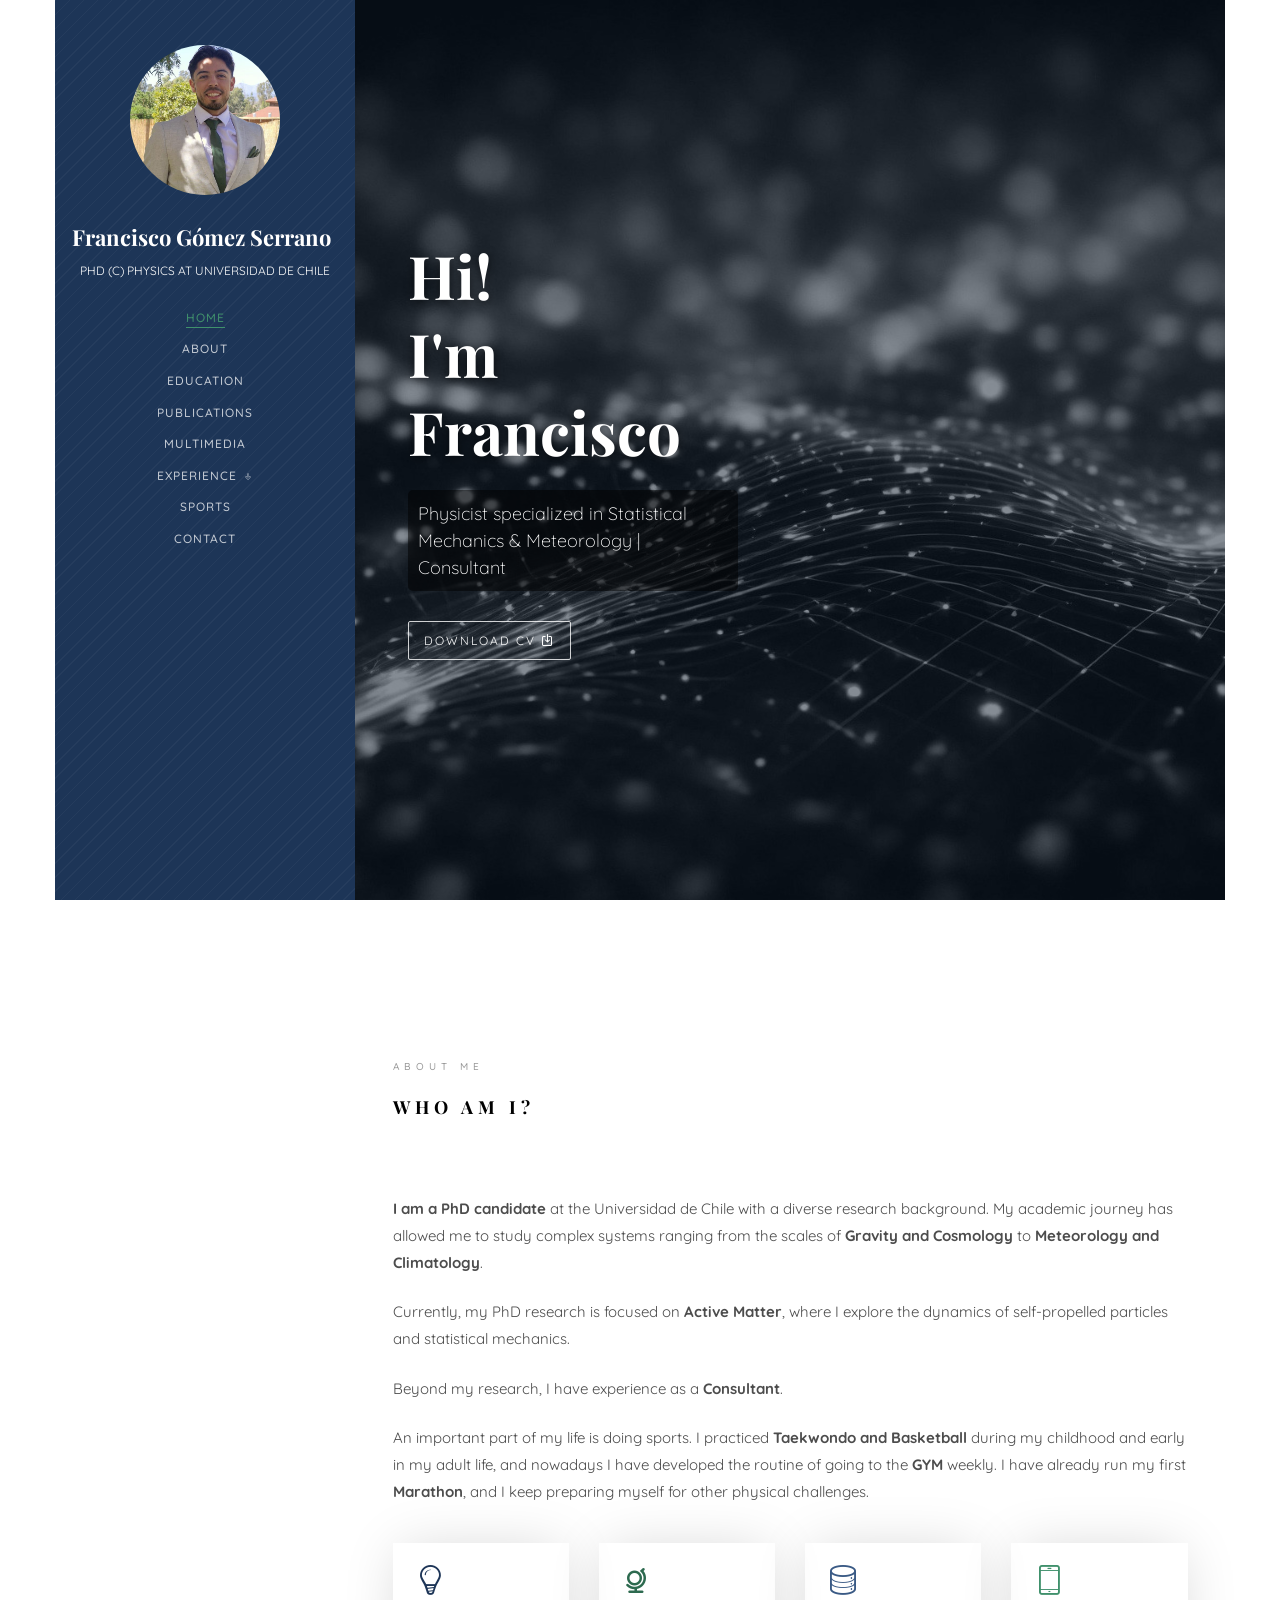
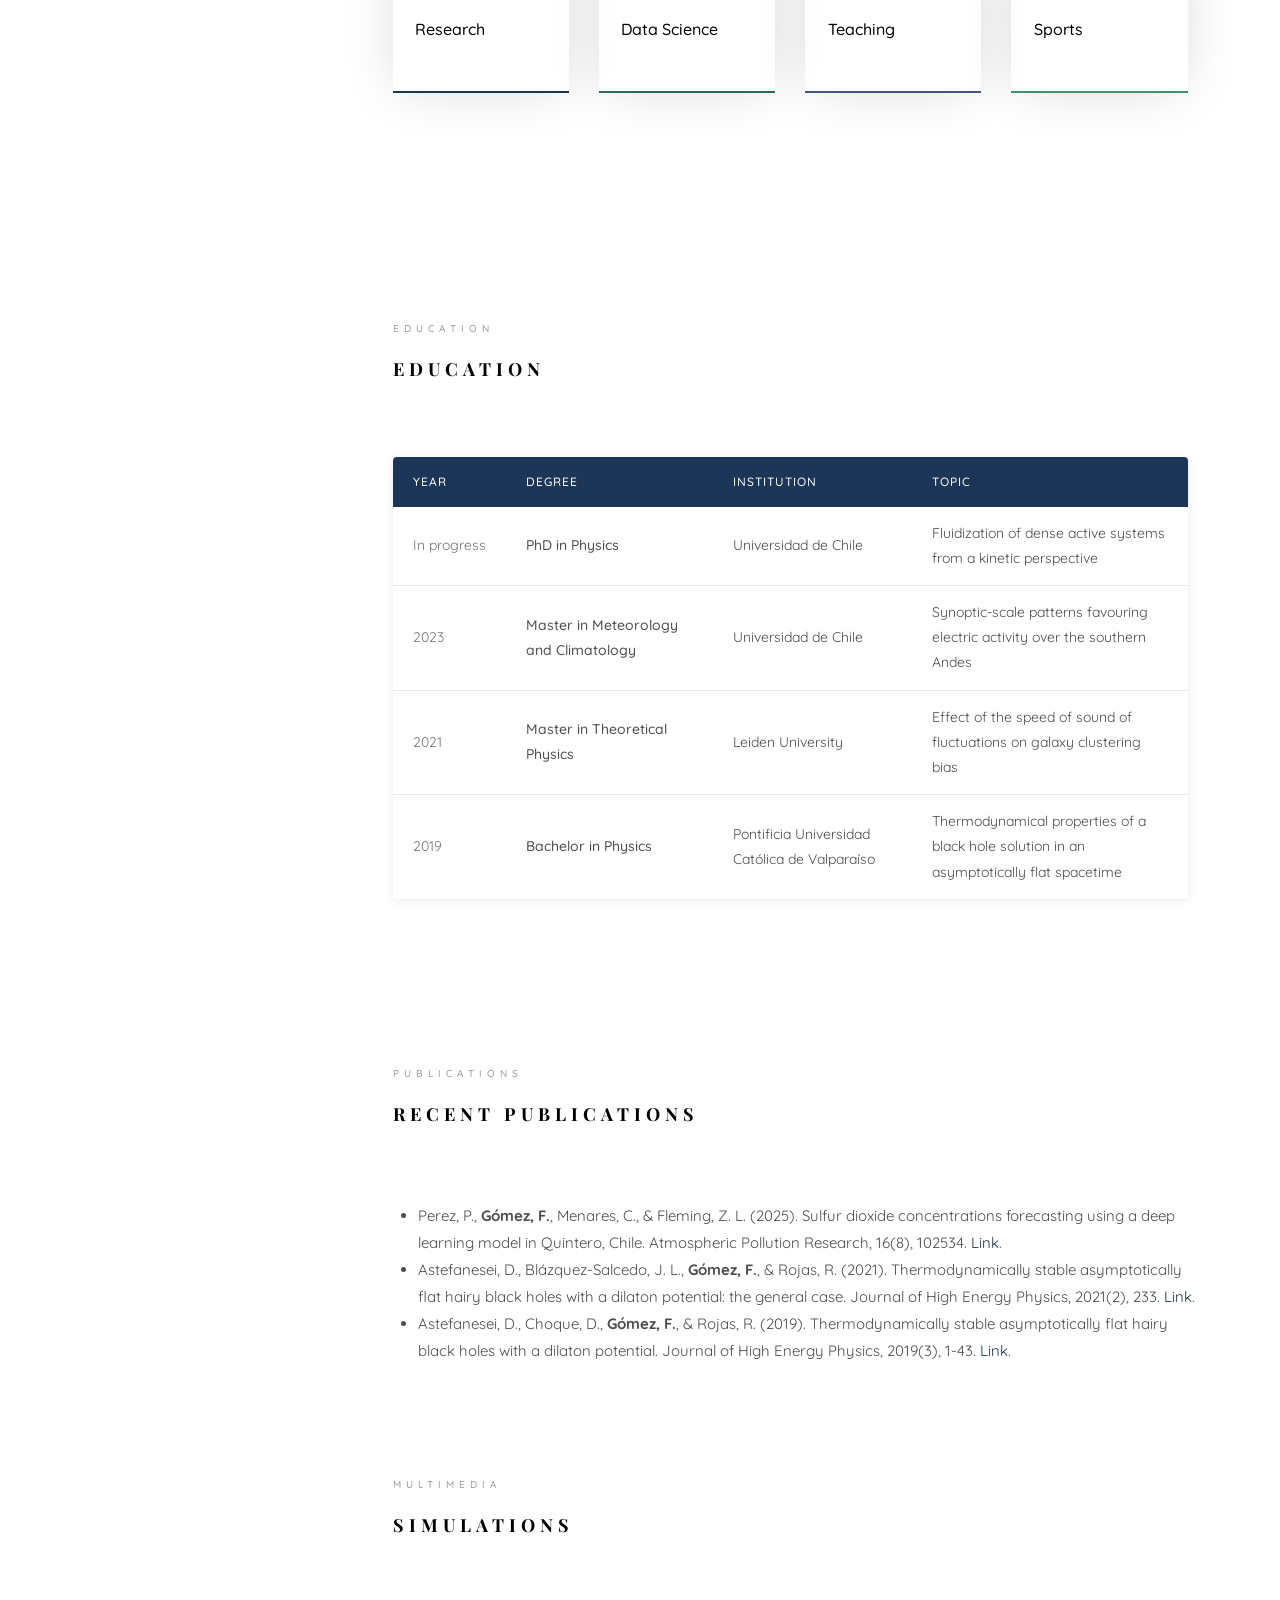
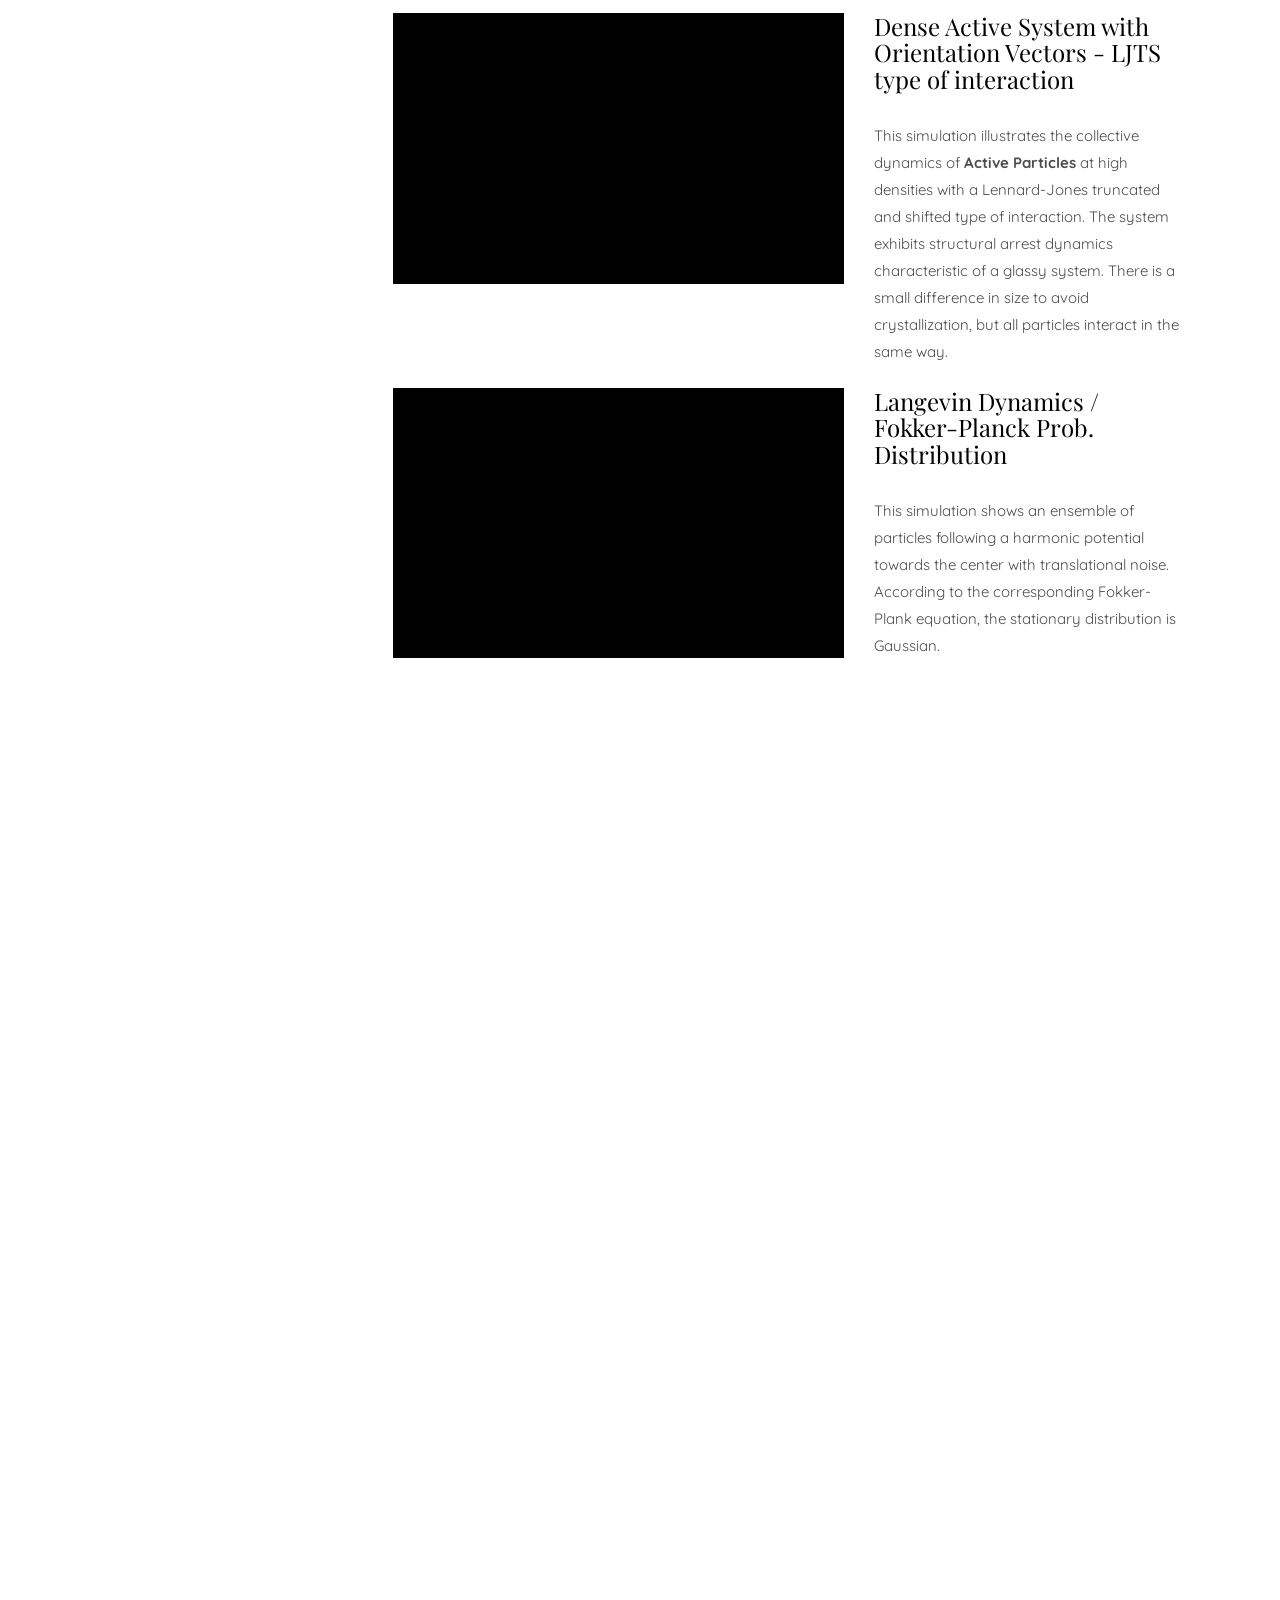
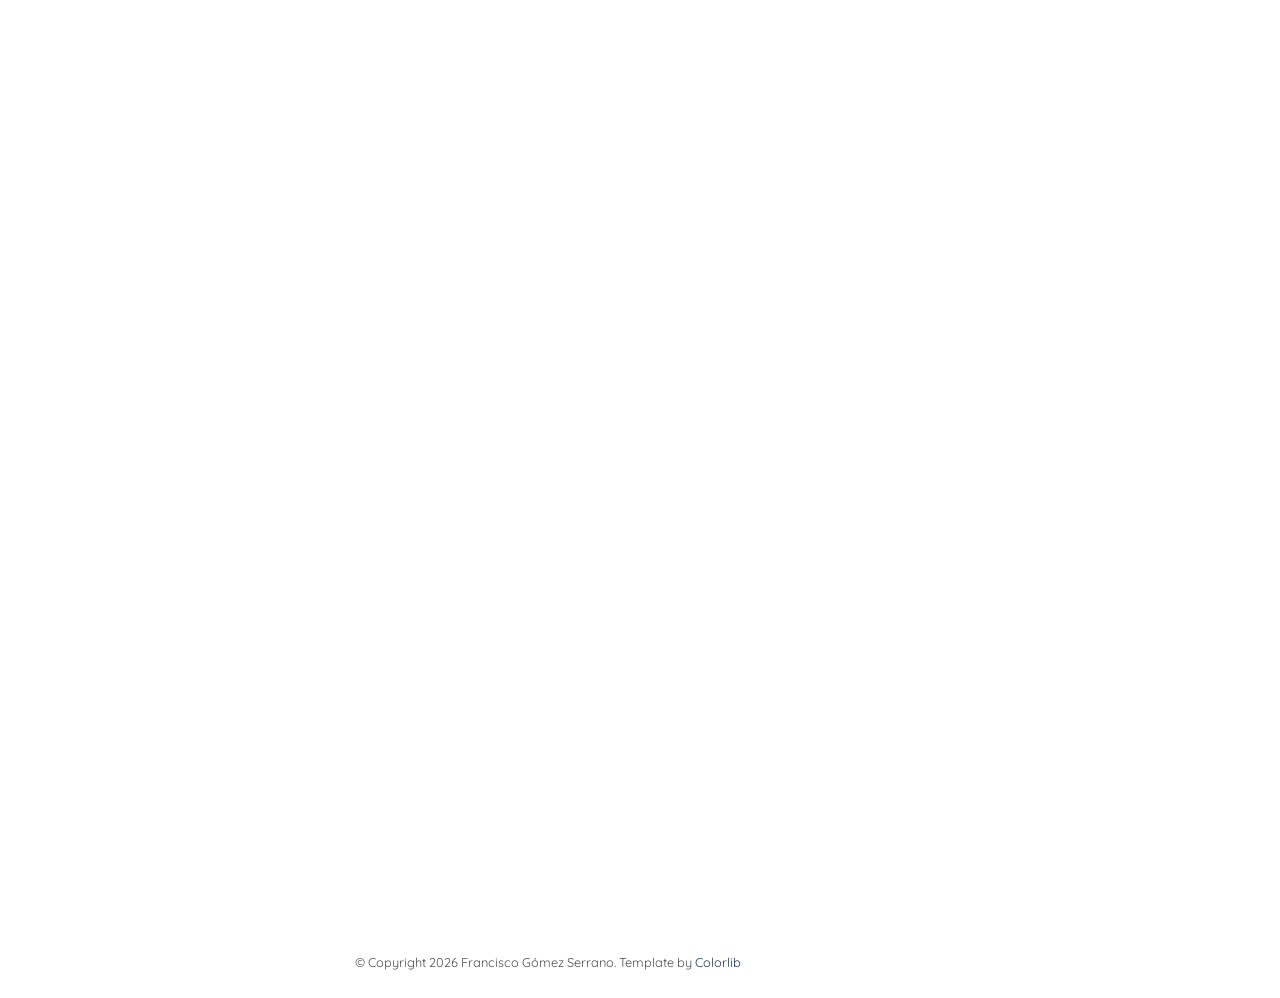
==== commit e51e68b2: "Publish interactive teaching resources under /teaching Adds the five self-contained atmospheric-dyna" ====
--- a/index.html
+++ b/index.html
@@ -495,6 +495,7 @@
 											<th>Course</th>
 											<th>Term</th>
 											<th>Institution</th>
+											<th>Materials</th>
 										</tr>
 									</thead>
 									<tbody>
@@ -502,21 +503,25 @@
 											<td>Dynamics of the Atmosphere</td>
 											<td>2026 S2</td>
 											<td>Escuela T&eacute;cnica Aeron&aacute;utica</td>
+											<td><a href="teaching/index.html">5 interactive resources</a></td>
 										</tr>
 										<tr>
 											<td>Electromagnetism</td>
 											<td>2024 S2</td>
 											<td>Pontificia Universidad Cat&oacute;lica de Valpara&iacute;so</td>
+											<td class="none">&mdash;</td>
 										</tr>
 										<tr>
 											<td>Introduction to Physics</td>
 											<td>2024 S2</td>
 											<td>Pontificia Universidad Cat&oacute;lica de Valpara&iacute;so</td>
+											<td class="none">&mdash;</td>
 										</tr>
 										<tr>
 											<td>Introduction to Physics</td>
 											<td>2024 S1</td>
 											<td>Pontificia Universidad Cat&oacute;lica de Valpara&iacute;so</td>
+											<td class="none">&mdash;</td>
 										</tr>
 									</tbody>
 								</table>
--- a/css/style.css
+++ b/css/style.css
@@ -292,7 +292,7 @@
   right: 0;
   bottom: 0;
   z-index: 1;
-  background: rgba(13, 27, 42, 0.36);
+  background: rgba(13, 27, 42, 0.5);
 }
 #colorlib-hero .flexslider {
   border: none;
@@ -415,13 +415,14 @@
   font-weight: 400;
 }
 #colorlib-hero .flexslider .slider-text > .slider-text-inner .btn.btn-learn {
-  color: #000;
-  border: 1px solid #000;
+  color: #fff;
+  border: 1px solid rgba(255, 255, 255, 0.8);
   background: transparent !important;
 }
 #colorlib-hero .flexslider .slider-text > .slider-text-inner .btn.btn-learn:hover {
-  background: transparent !important;
-  border: 1px solid #000 !important;
+  background: rgba(255, 255, 255, 0.12) !important;
+  border: 1px solid #fff !important;
+  color: #fff;
 }
 @media screen and (max-width: 768px) {
   #colorlib-hero .flexslider .slider-text > .slider-text-inner .btn {
@@ -1886,10 +1887,8 @@
 }
 
 .sports-carousel {
-  background: #0D1B2A;
-  border-radius: 4px;
+  background: #fff;
   overflow: hidden;
-  box-shadow: 0 2px 14px rgba(0, 0, 0, 0.12);
 }
 .sports-carousel .item {
   height: 460px;
@@ -1929,18 +1928,40 @@
   padding: 0;
   margin: 0;
   margin-top: -22px;
-  background: rgba(255, 255, 255, 0.88);
-  color: #1D3557;
+  background: rgba(29, 53, 87, 0.85);
+  color: #fff;
   border-radius: 50%;
-  box-shadow: 0 1px 6px rgba(0, 0, 0, 0.2);
 }
 .colorlib-sports .sports-carousel.owl-theme .owl-nav .owl-prev:hover, .colorlib-sports .sports-carousel.owl-theme .owl-nav .owl-next:hover {
-  background: #fff;
-  color: #2D6A4F;
+  background: #2D6A4F;
+  color: #fff;
 }
 .colorlib-sports .sports-carousel.owl-theme .owl-nav .owl-direction {
+  background: none;
+  padding: 0;
+  margin: 0;
+  border-radius: 0;
+  color: inherit;
   font-size: 15px;
   line-height: 44px;
+  display: inline;
+}
+
+table.info-table td a {
+  color: #2D6A4F;
+  border-bottom: 1px solid rgba(45, 106, 79, 0.35);
+  -webkit-transition: 0.3s;
+  -o-transition: 0.3s;
+  transition: 0.3s;
+}
+table.info-table td a:hover, table.info-table td a:focus {
+  color: #40916C;
+  border-bottom-color: #40916C;
+  text-decoration: none;
+}
+
+table.info-table td.none {
+  color: rgba(0, 0, 0, 0.3);
 }
 
 /*# sourceMappingURL=style.css.map */
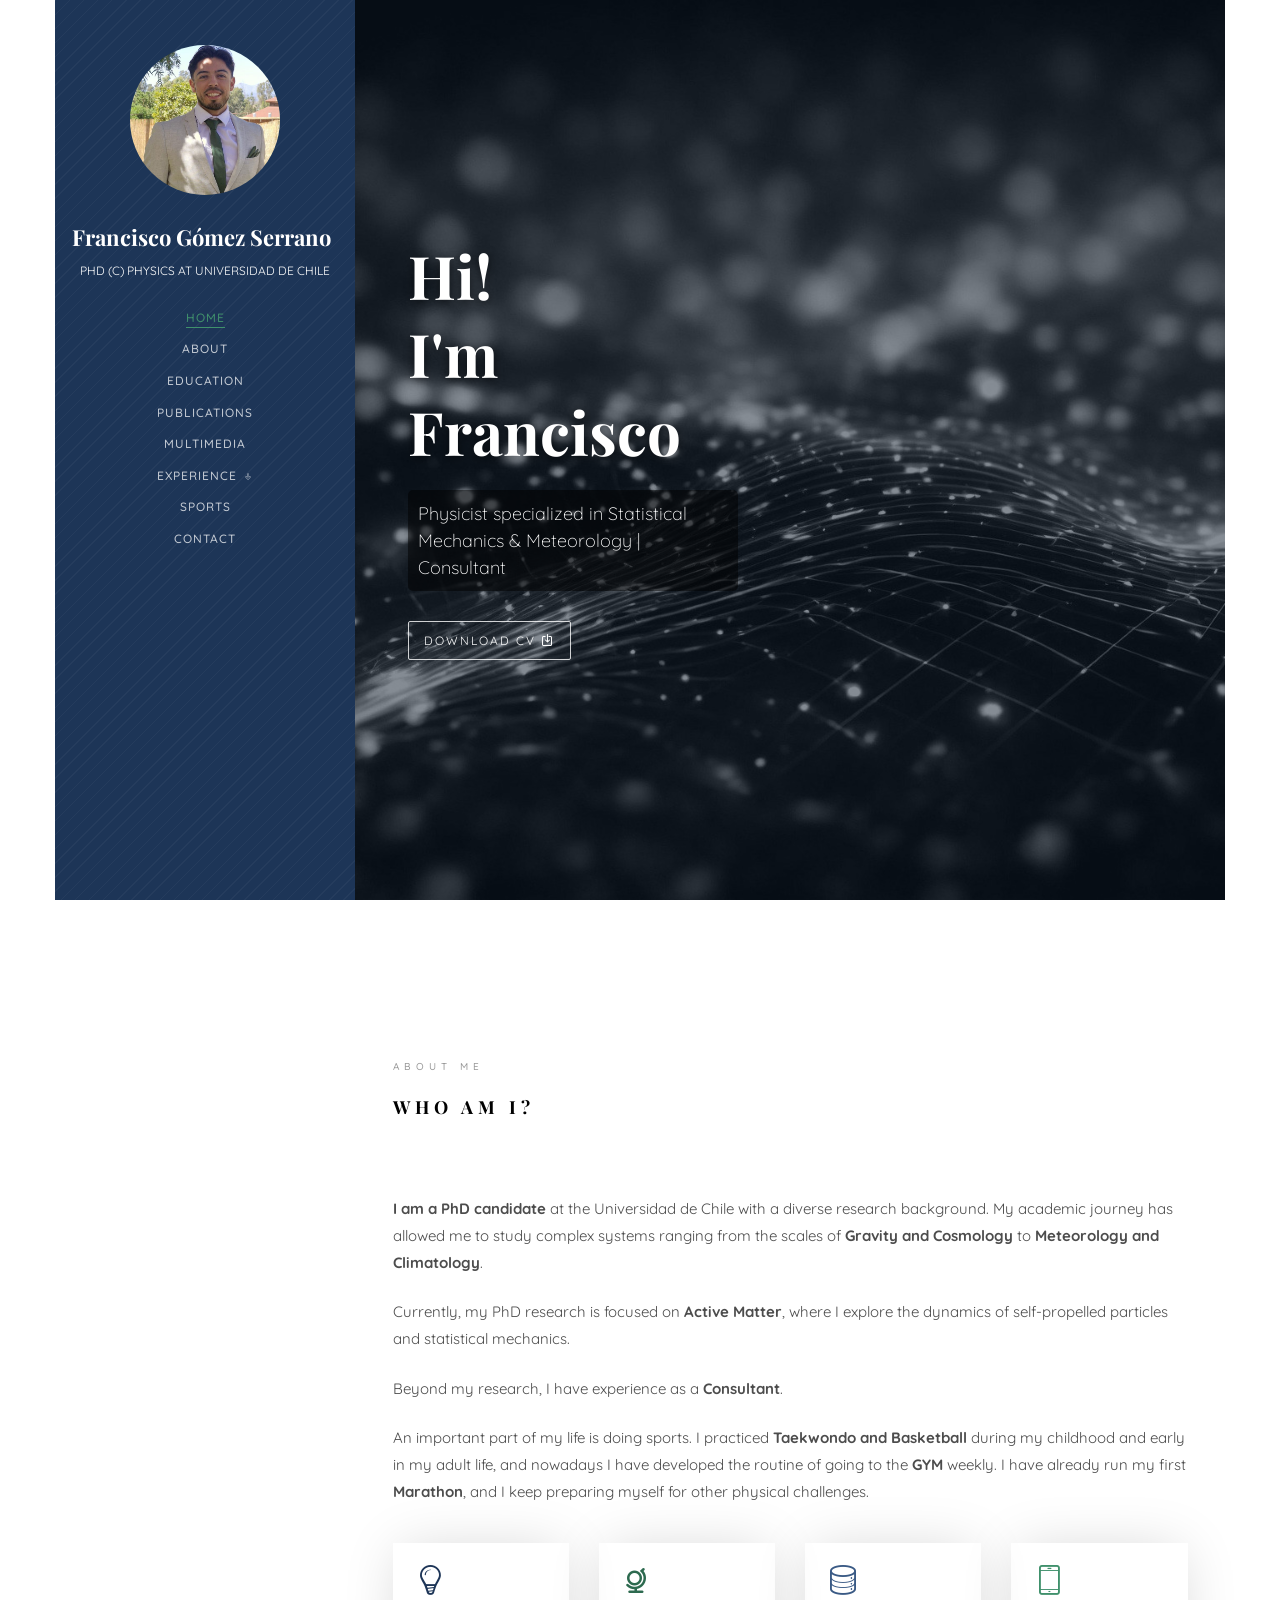
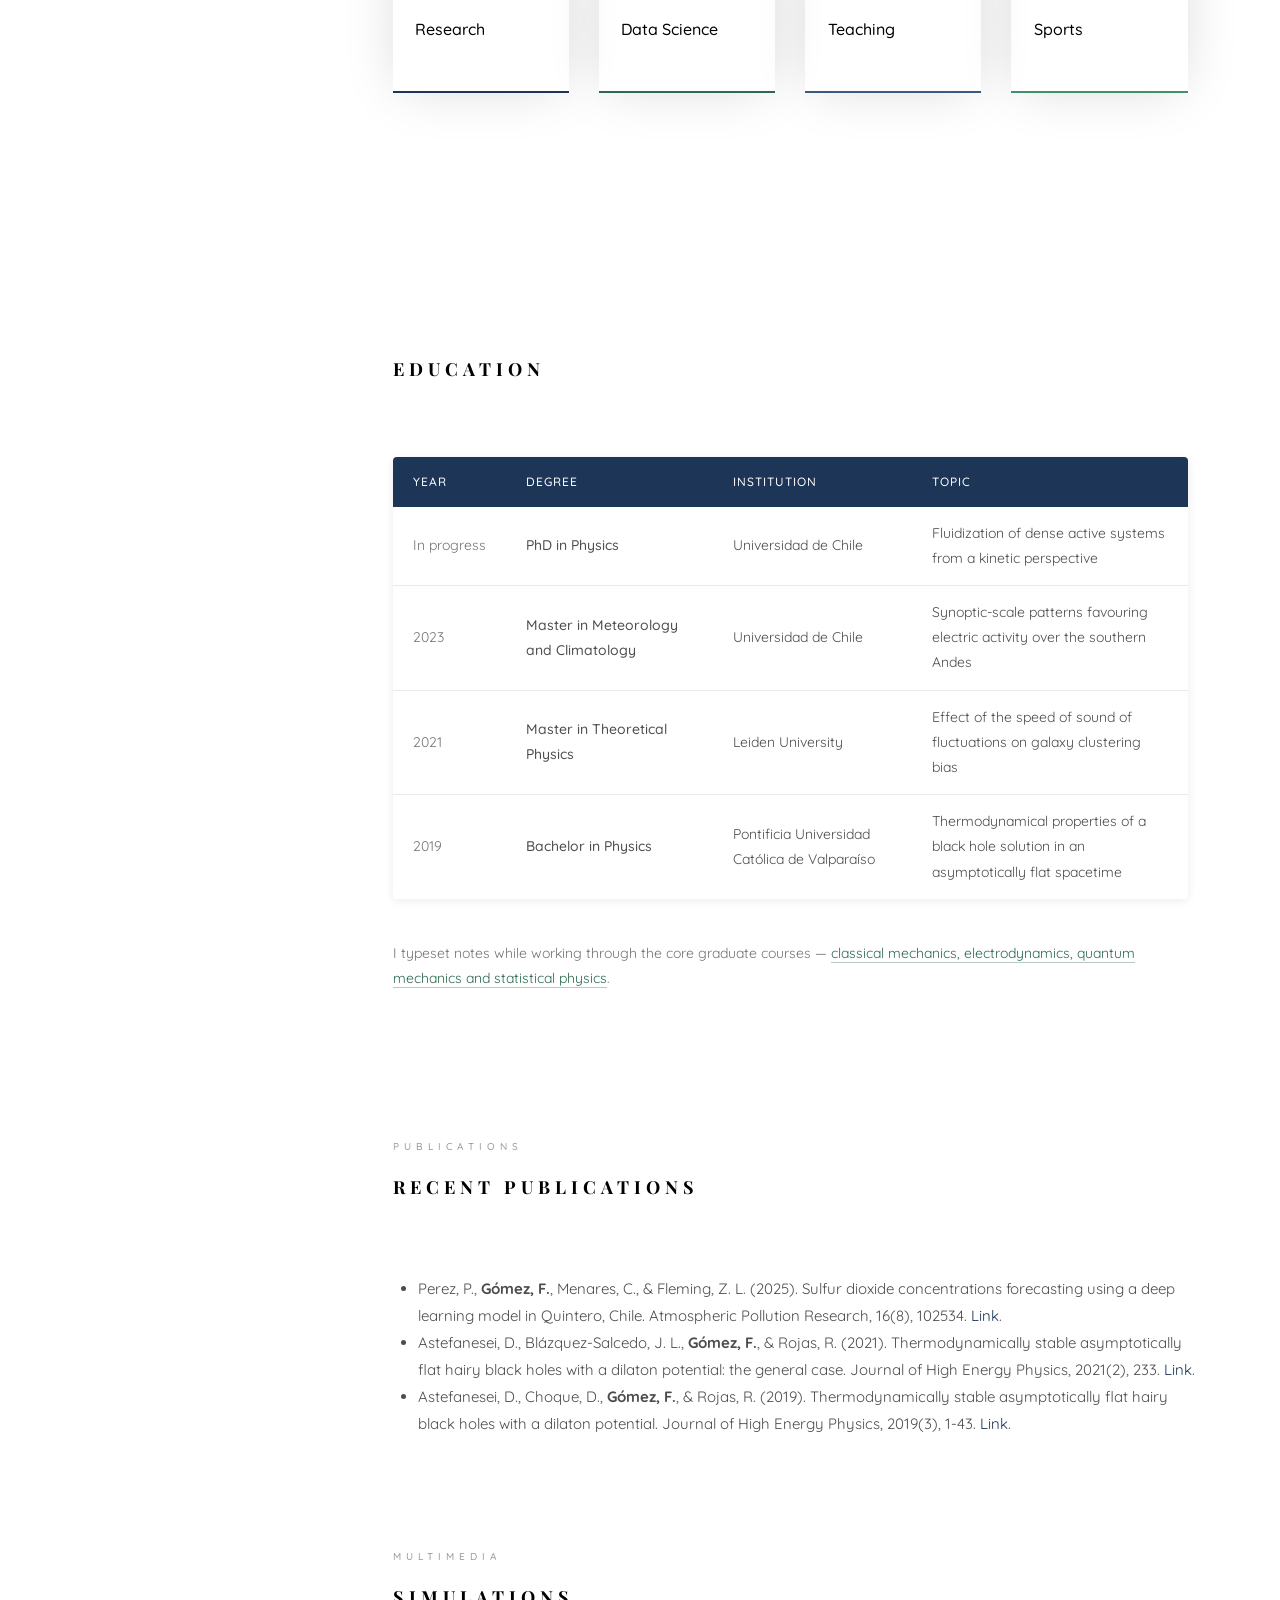
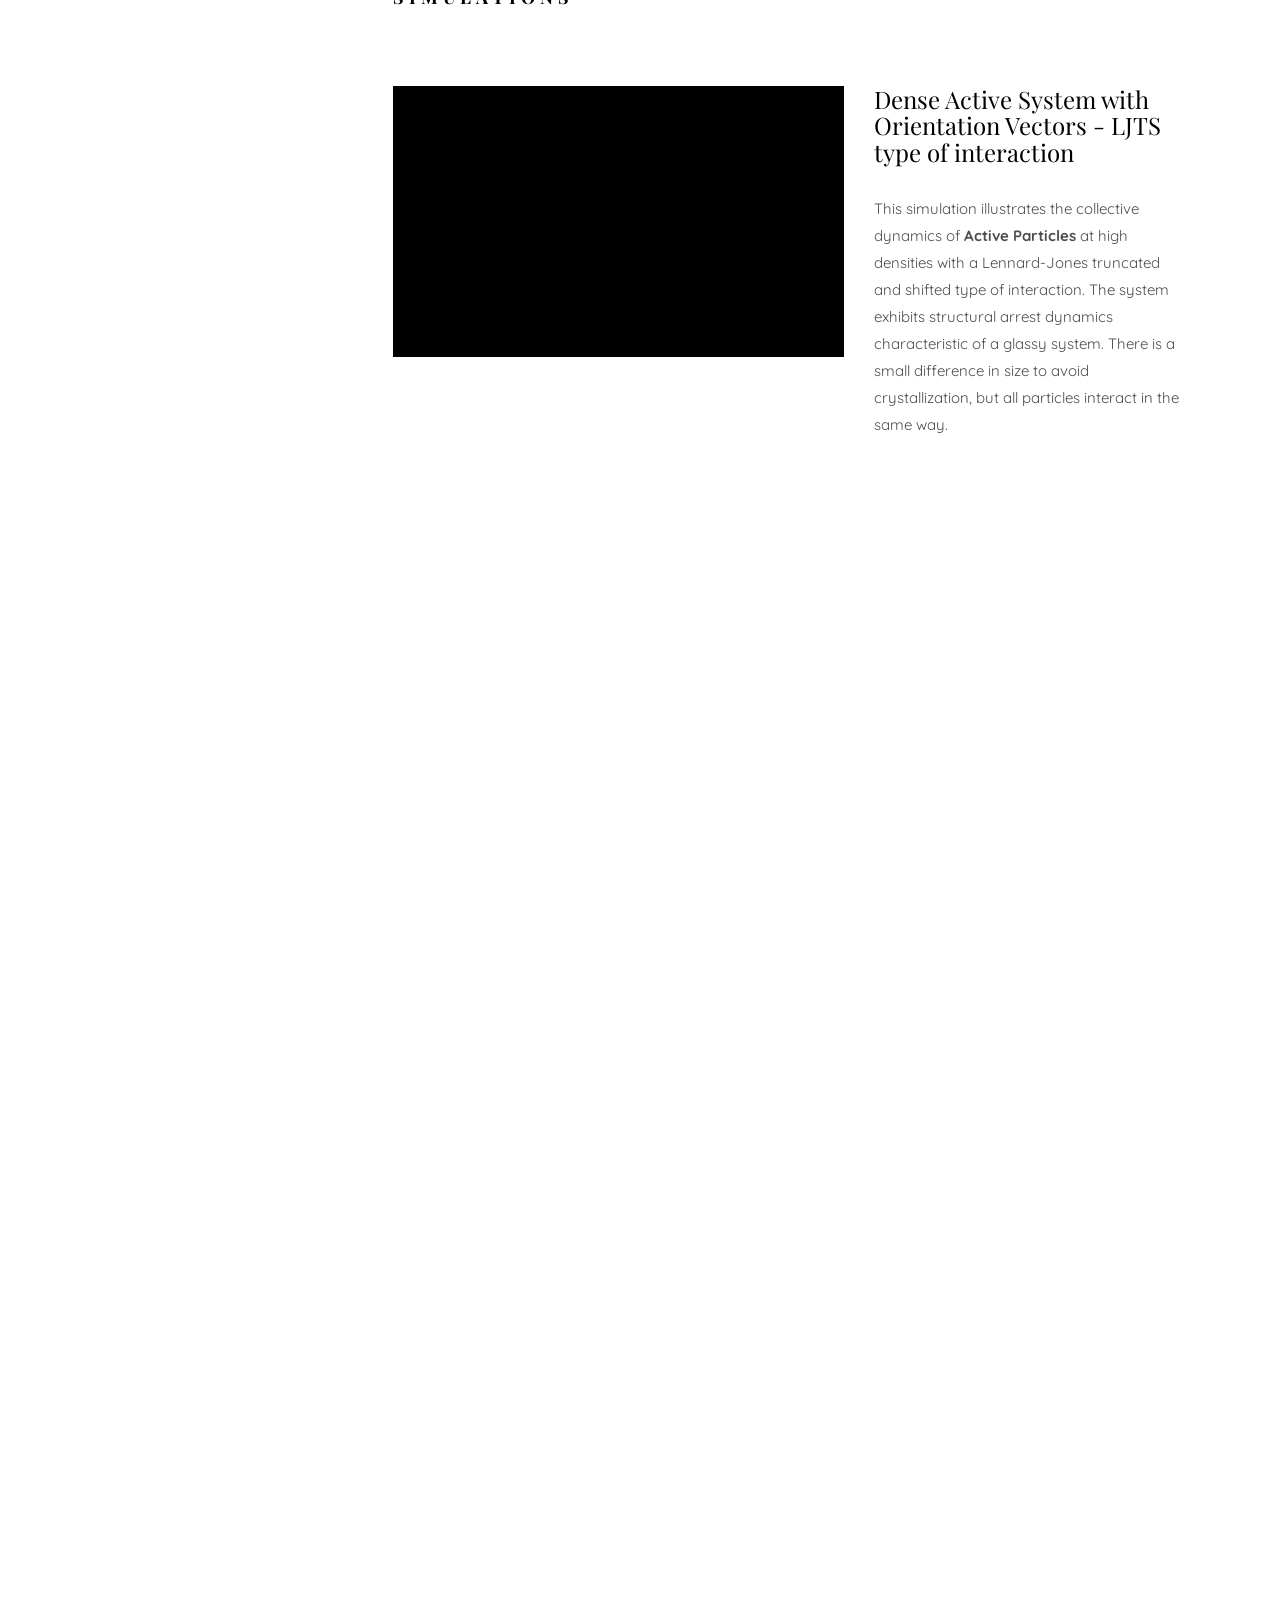
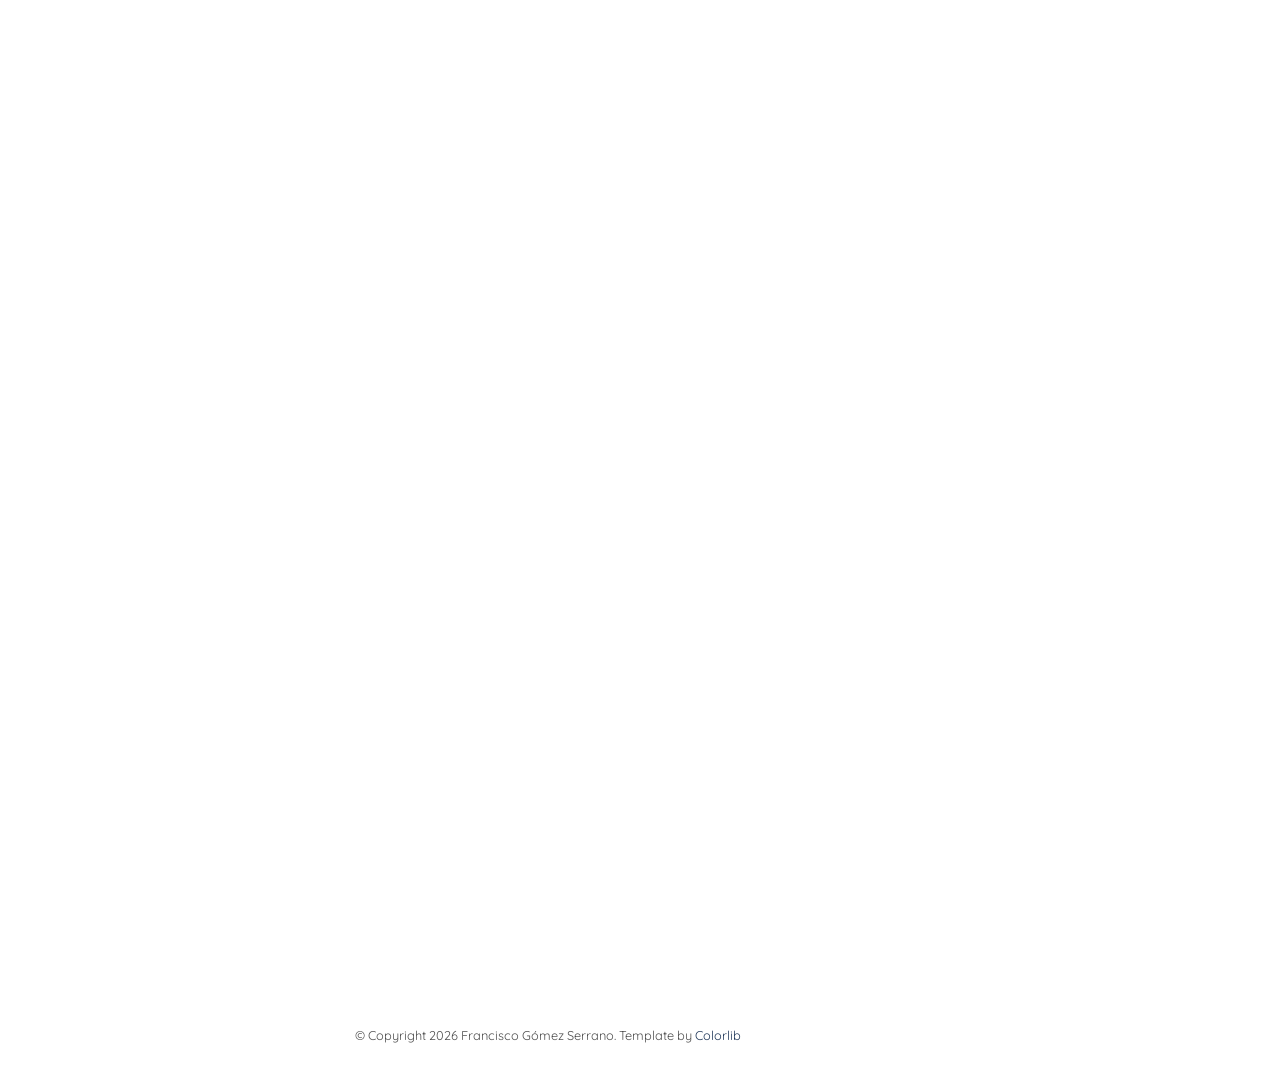
==== commit b0b20931: "Publish course notes under /notes, linked from Education Adds the four LaTeX-typeset course notes (c" ====
--- a/index.html
+++ b/index.html
@@ -239,6 +239,15 @@
 						</div>
 					</div>
 
+					<div class="row">
+						<div class="col-md-12 animate-box" data-animate-effect="fadeInLeft">
+							<p class="section-aside">
+								I typeset notes while working through the core graduate courses &mdash;
+								<a href="notes/index.html">classical mechanics, electrodynamics, quantum mechanics and statistical physics</a>.
+							</p>
+						</div>
+					</div>
+
 <!-- Previous accordion version of this section, kept for reference:
 
 					<div class="row">
--- a/css/style.css
+++ b/css/style.css
@@ -1964,4 +1964,22 @@
   color: rgba(0, 0, 0, 0.3);
 }
 
+.section-aside {
+  font-size: 14px;
+  color: rgba(0, 0, 0, 0.55);
+  margin: 1.6em 0 0;
+}
+.section-aside a {
+  color: #2D6A4F;
+  border-bottom: 1px solid rgba(45, 106, 79, 0.35);
+  -webkit-transition: 0.3s;
+  -o-transition: 0.3s;
+  transition: 0.3s;
+}
+.section-aside a:hover, .section-aside a:focus {
+  color: #40916C;
+  border-bottom-color: #40916C;
+  text-decoration: none;
+}
+
 /*# sourceMappingURL=style.css.map */
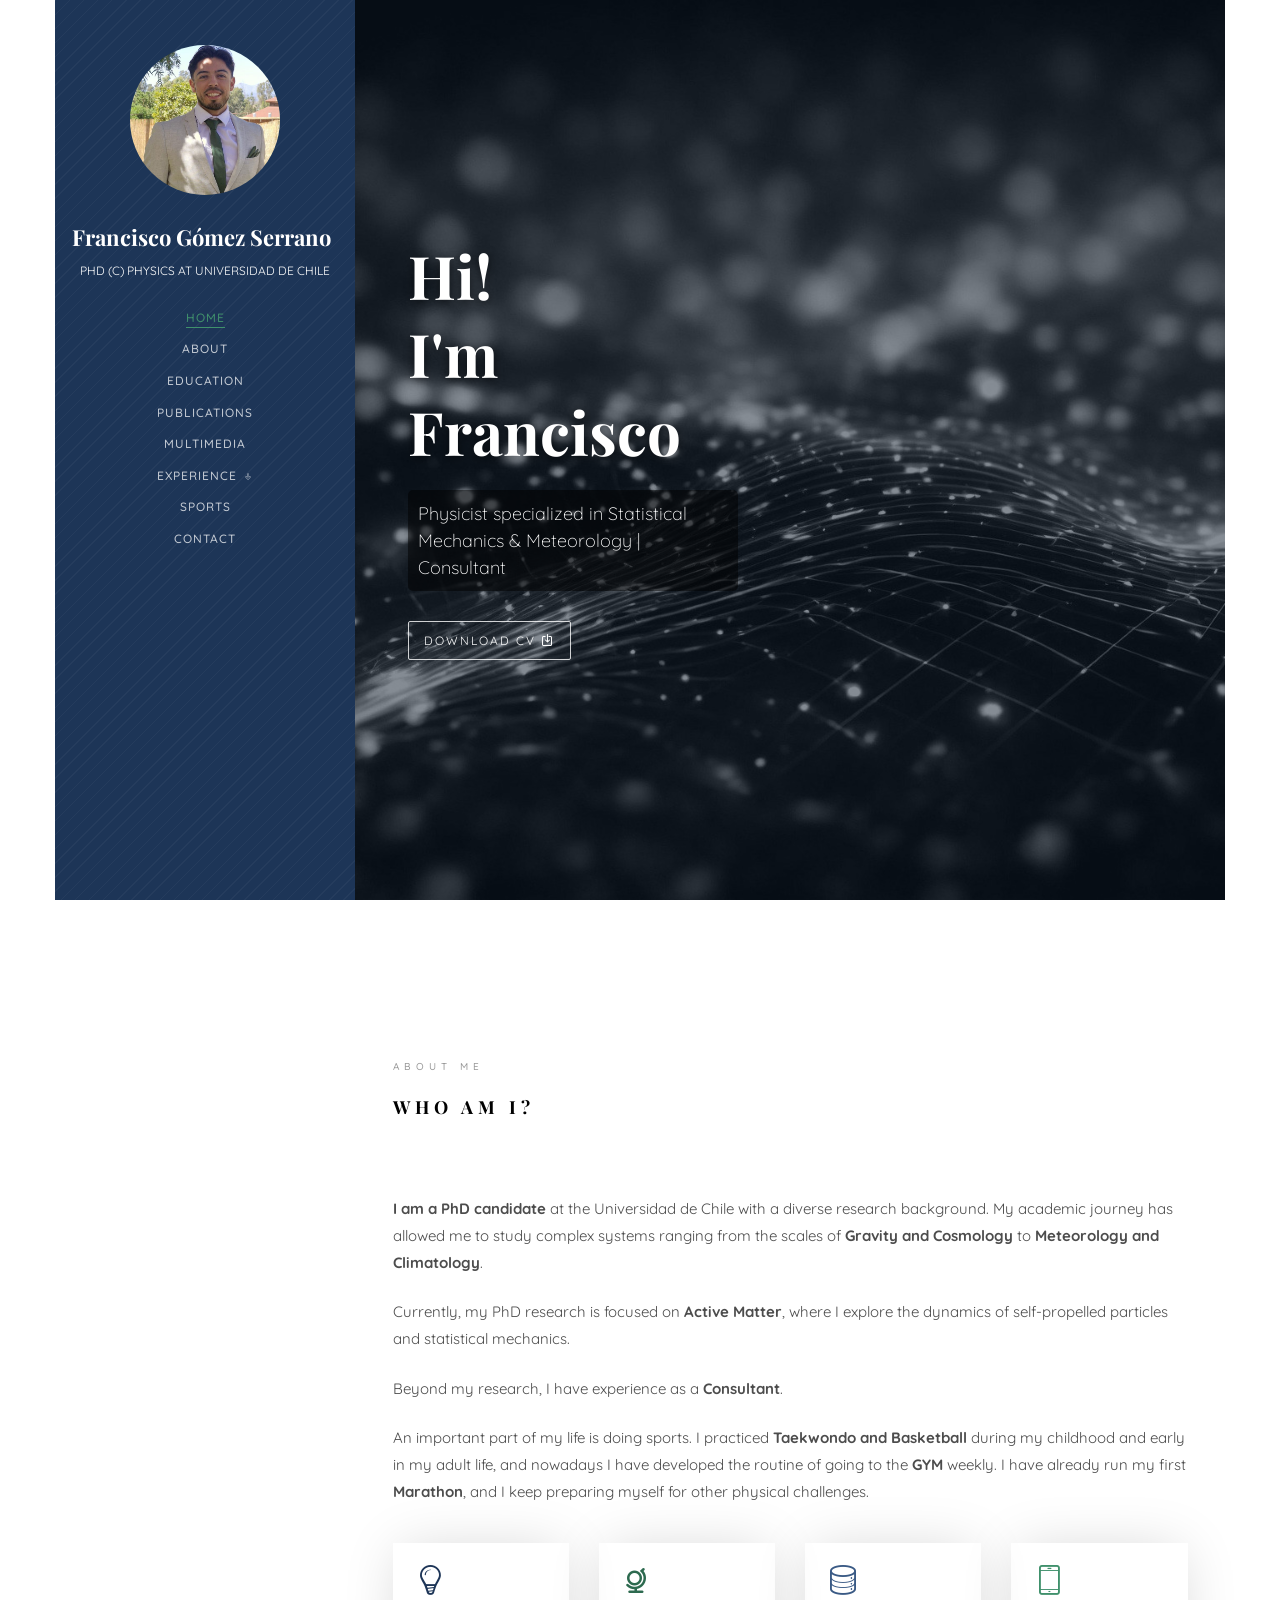
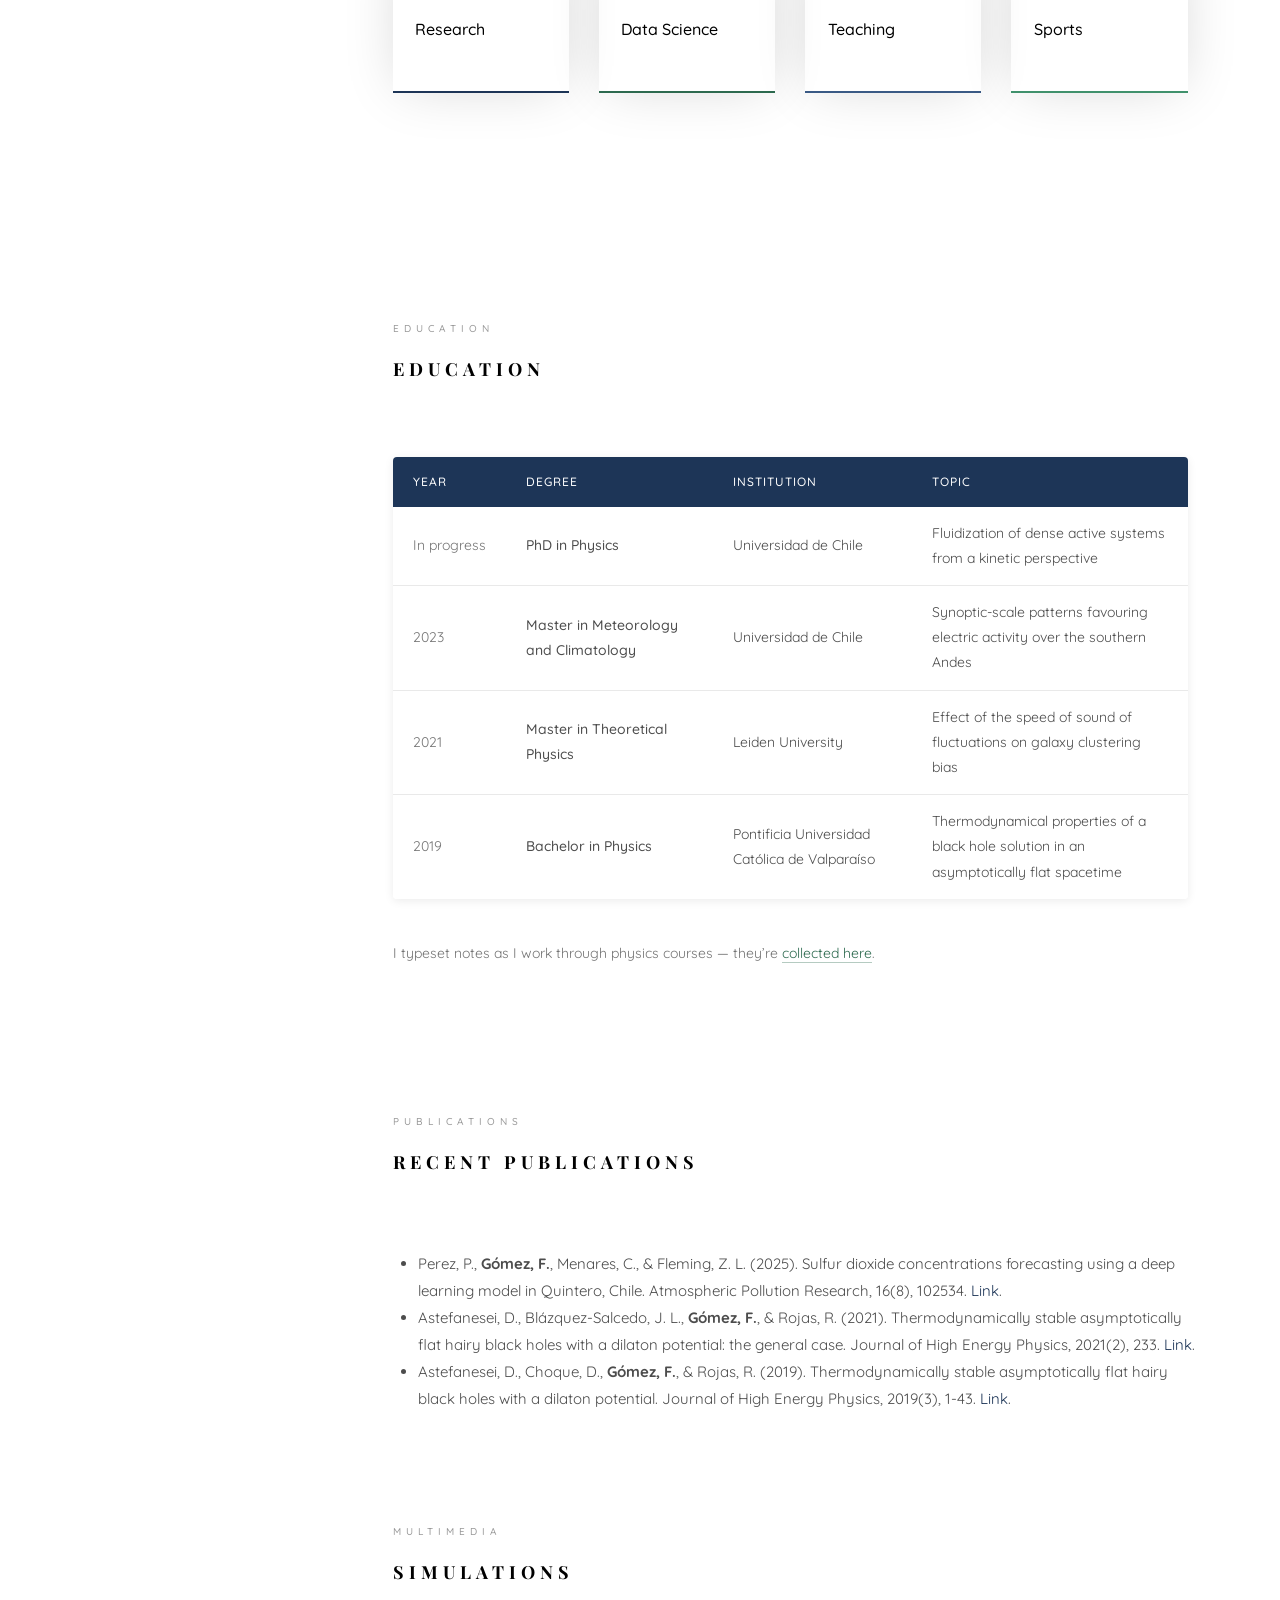
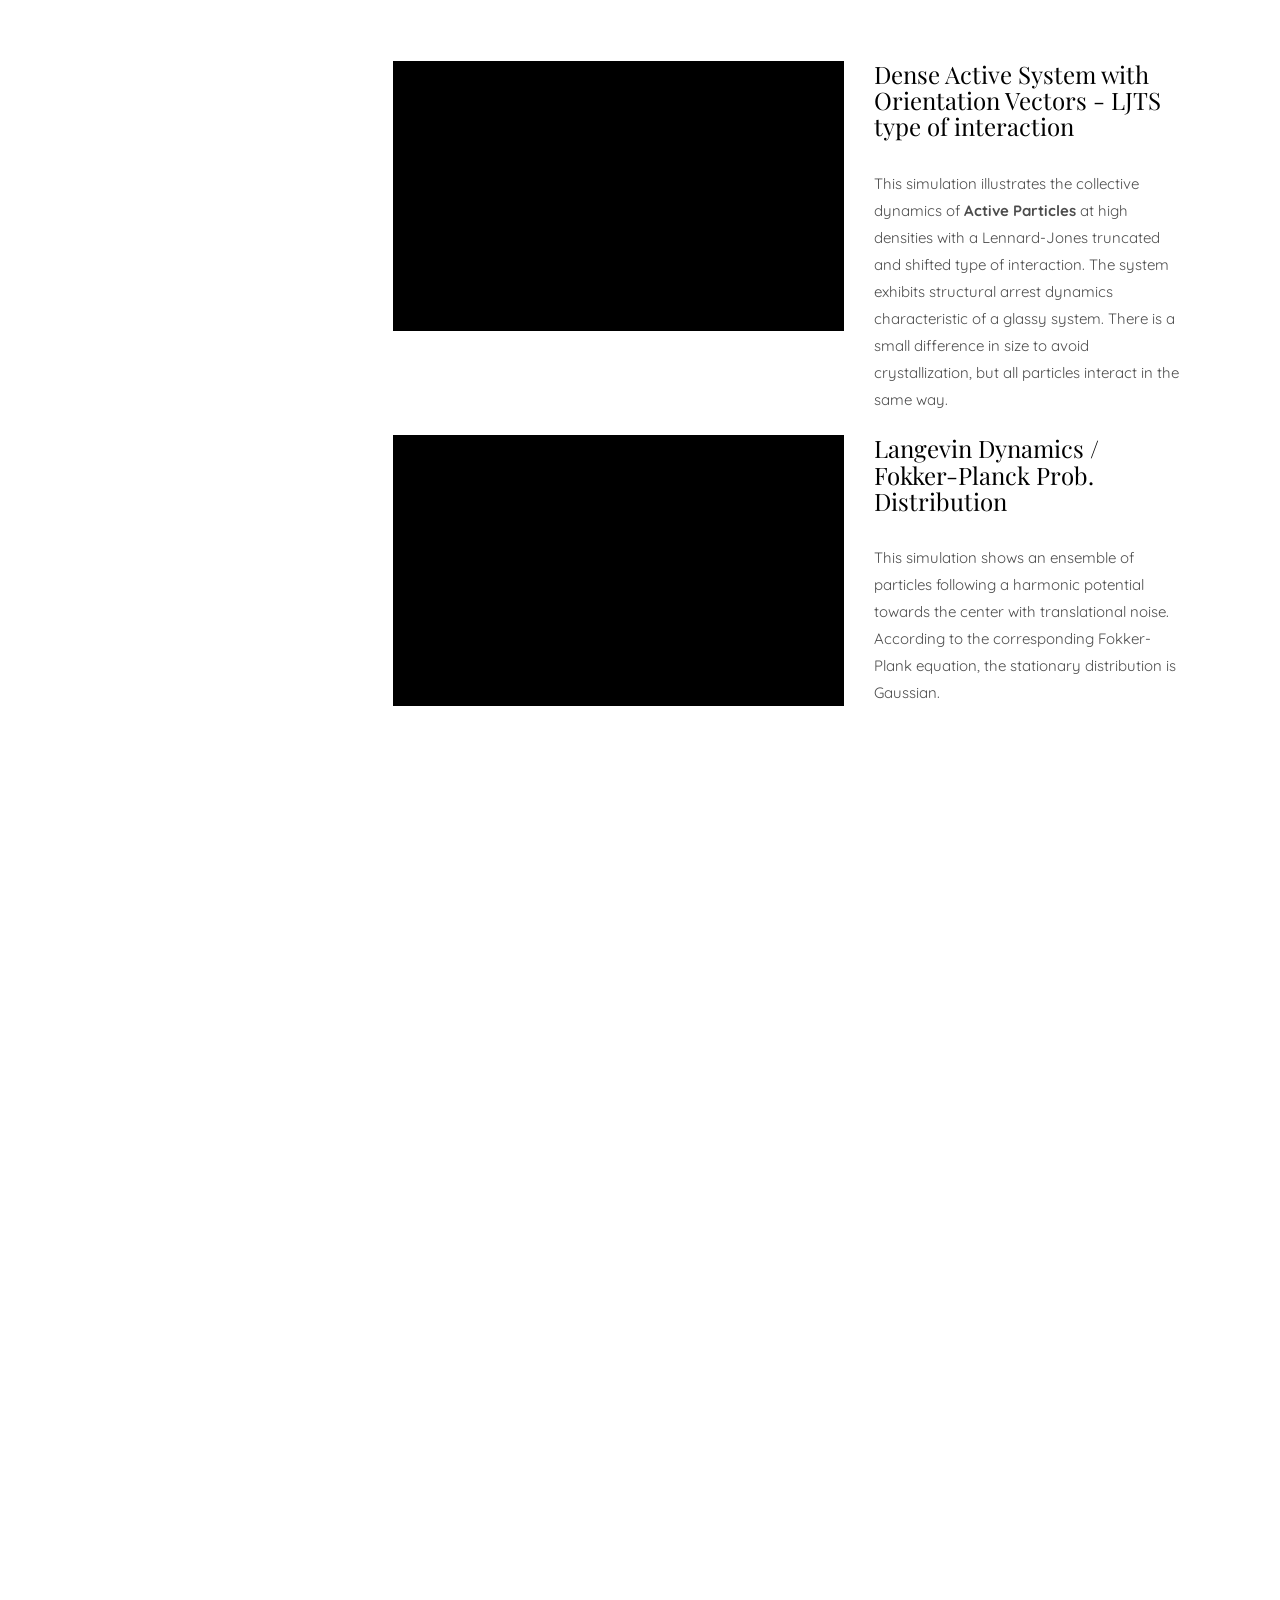
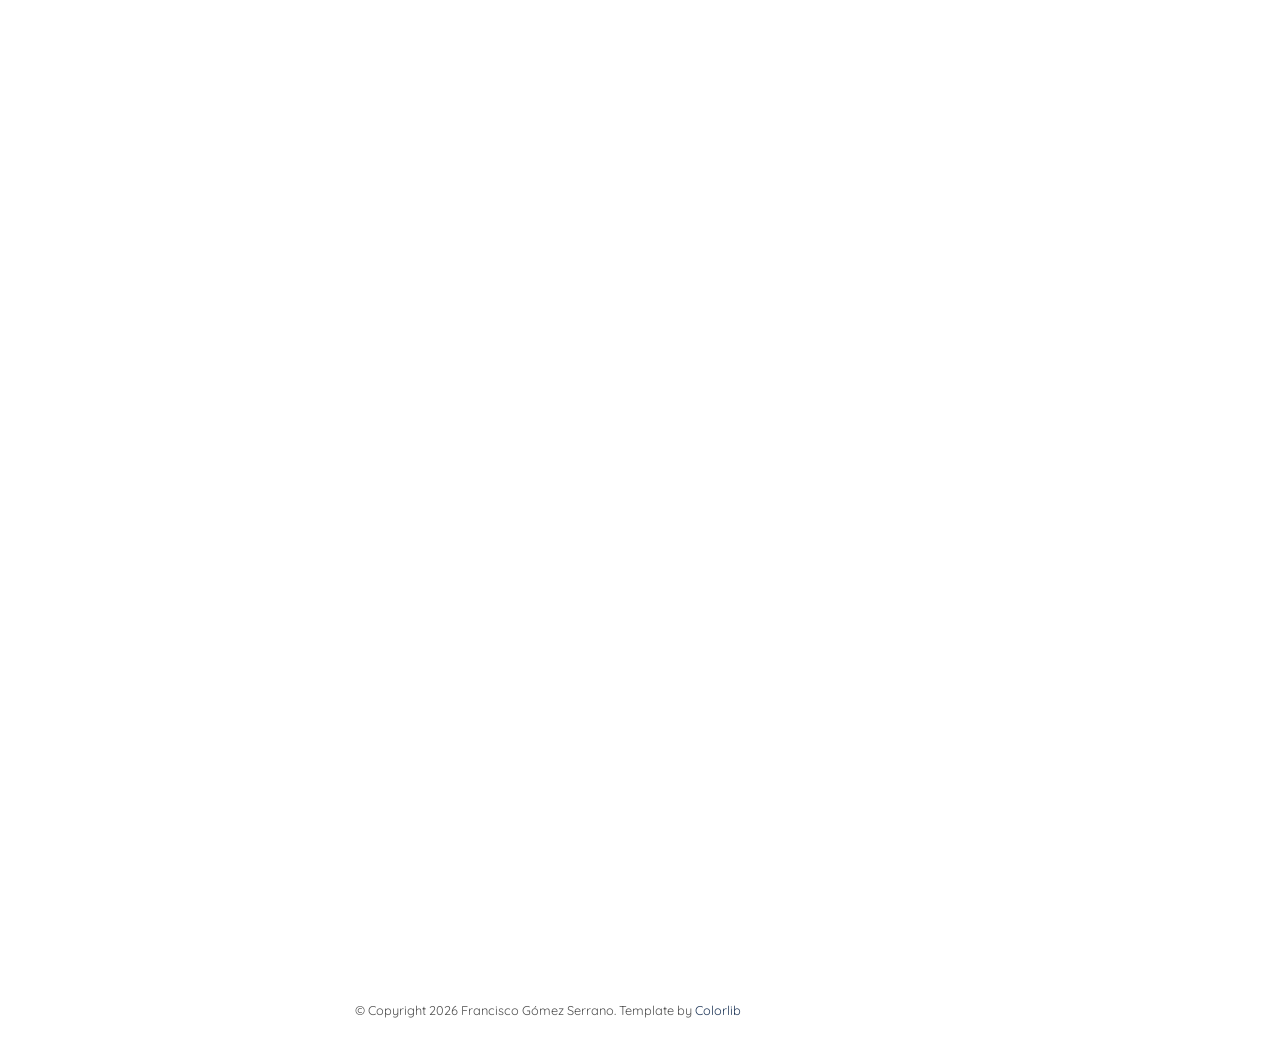
==== commit 0da47f50: "Attribute Huang for statistical physics, generalise the notes links Fran confirmed the statistical p" ====
--- a/index.html
+++ b/index.html
@@ -242,8 +242,8 @@
 					<div class="row">
 						<div class="col-md-12 animate-box" data-animate-effect="fadeInLeft">
 							<p class="section-aside">
-								I typeset notes while working through the core graduate courses &mdash;
-								<a href="notes/index.html">classical mechanics, electrodynamics, quantum mechanics and statistical physics</a>.
+								I typeset notes as I work through physics courses &mdash;
+								they&rsquo;re <a href="notes/index.html">collected here</a>.
 							</p>
 						</div>
 					</div>
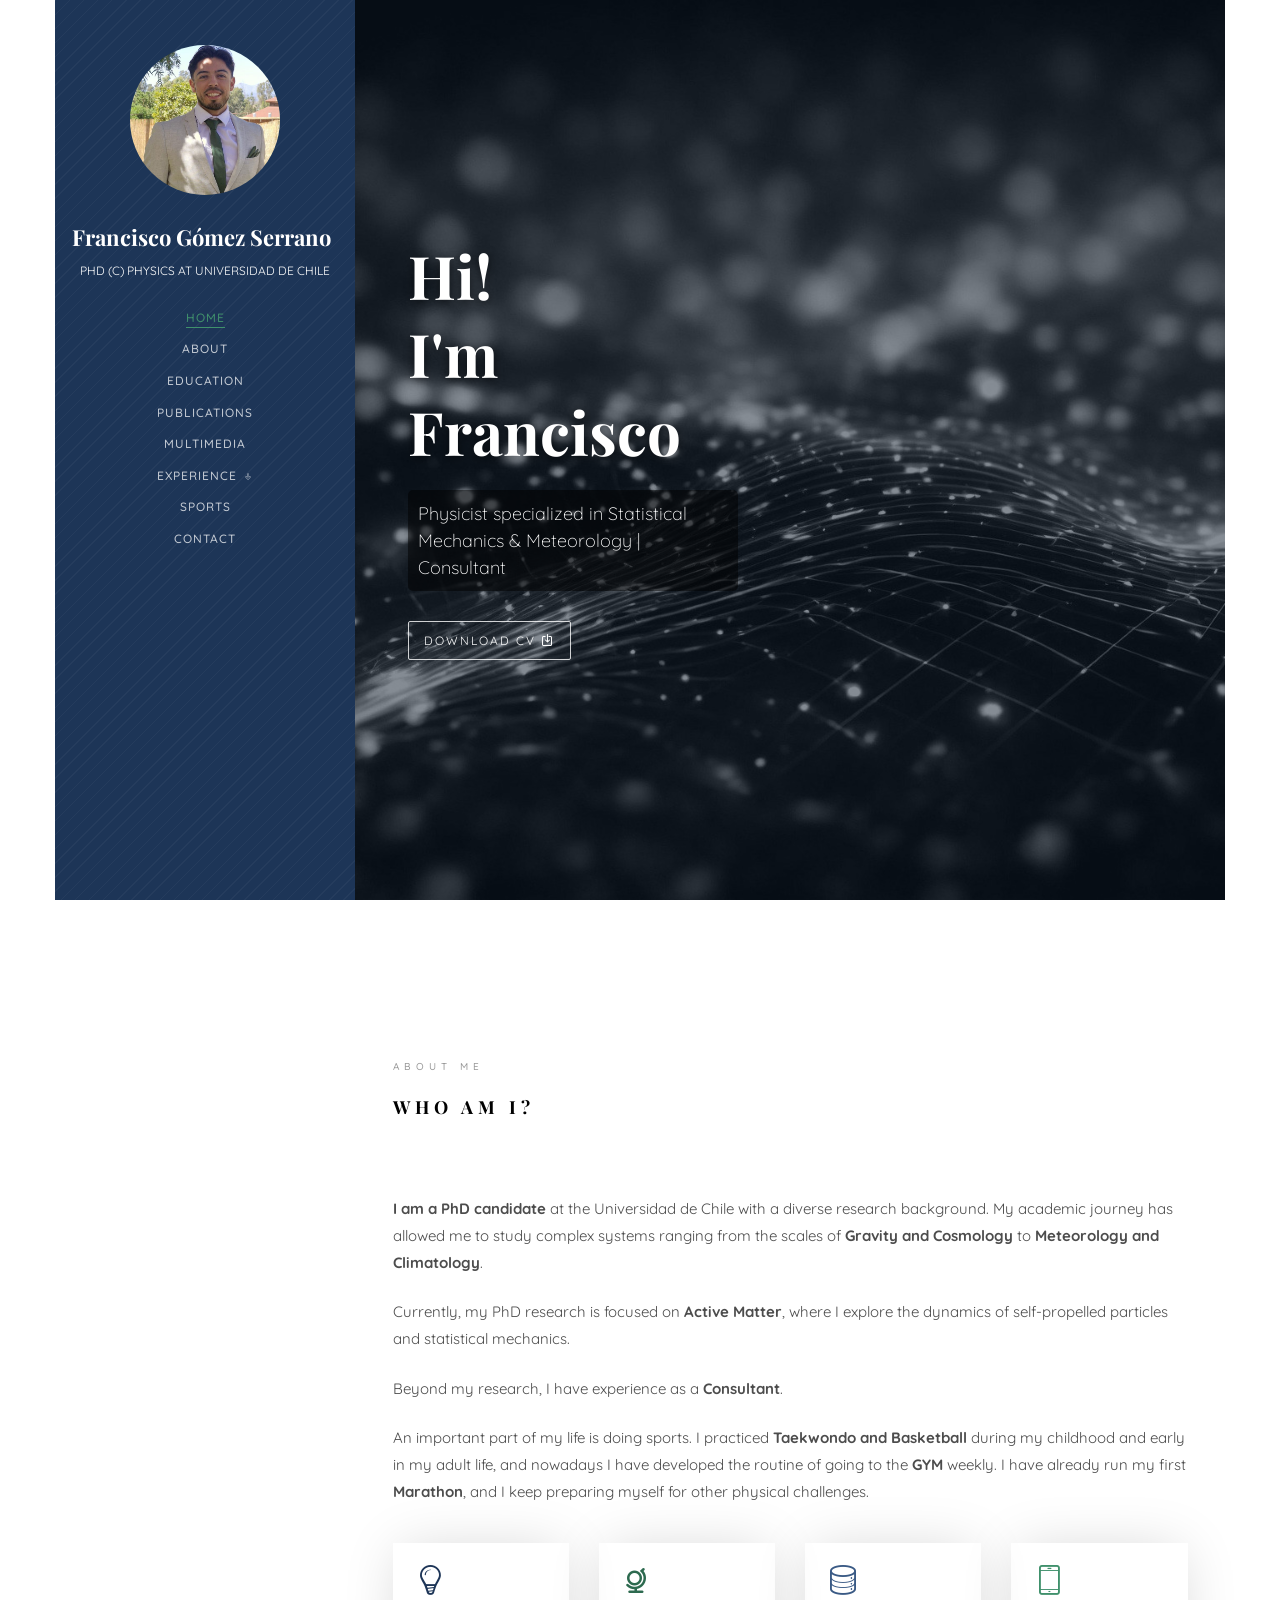
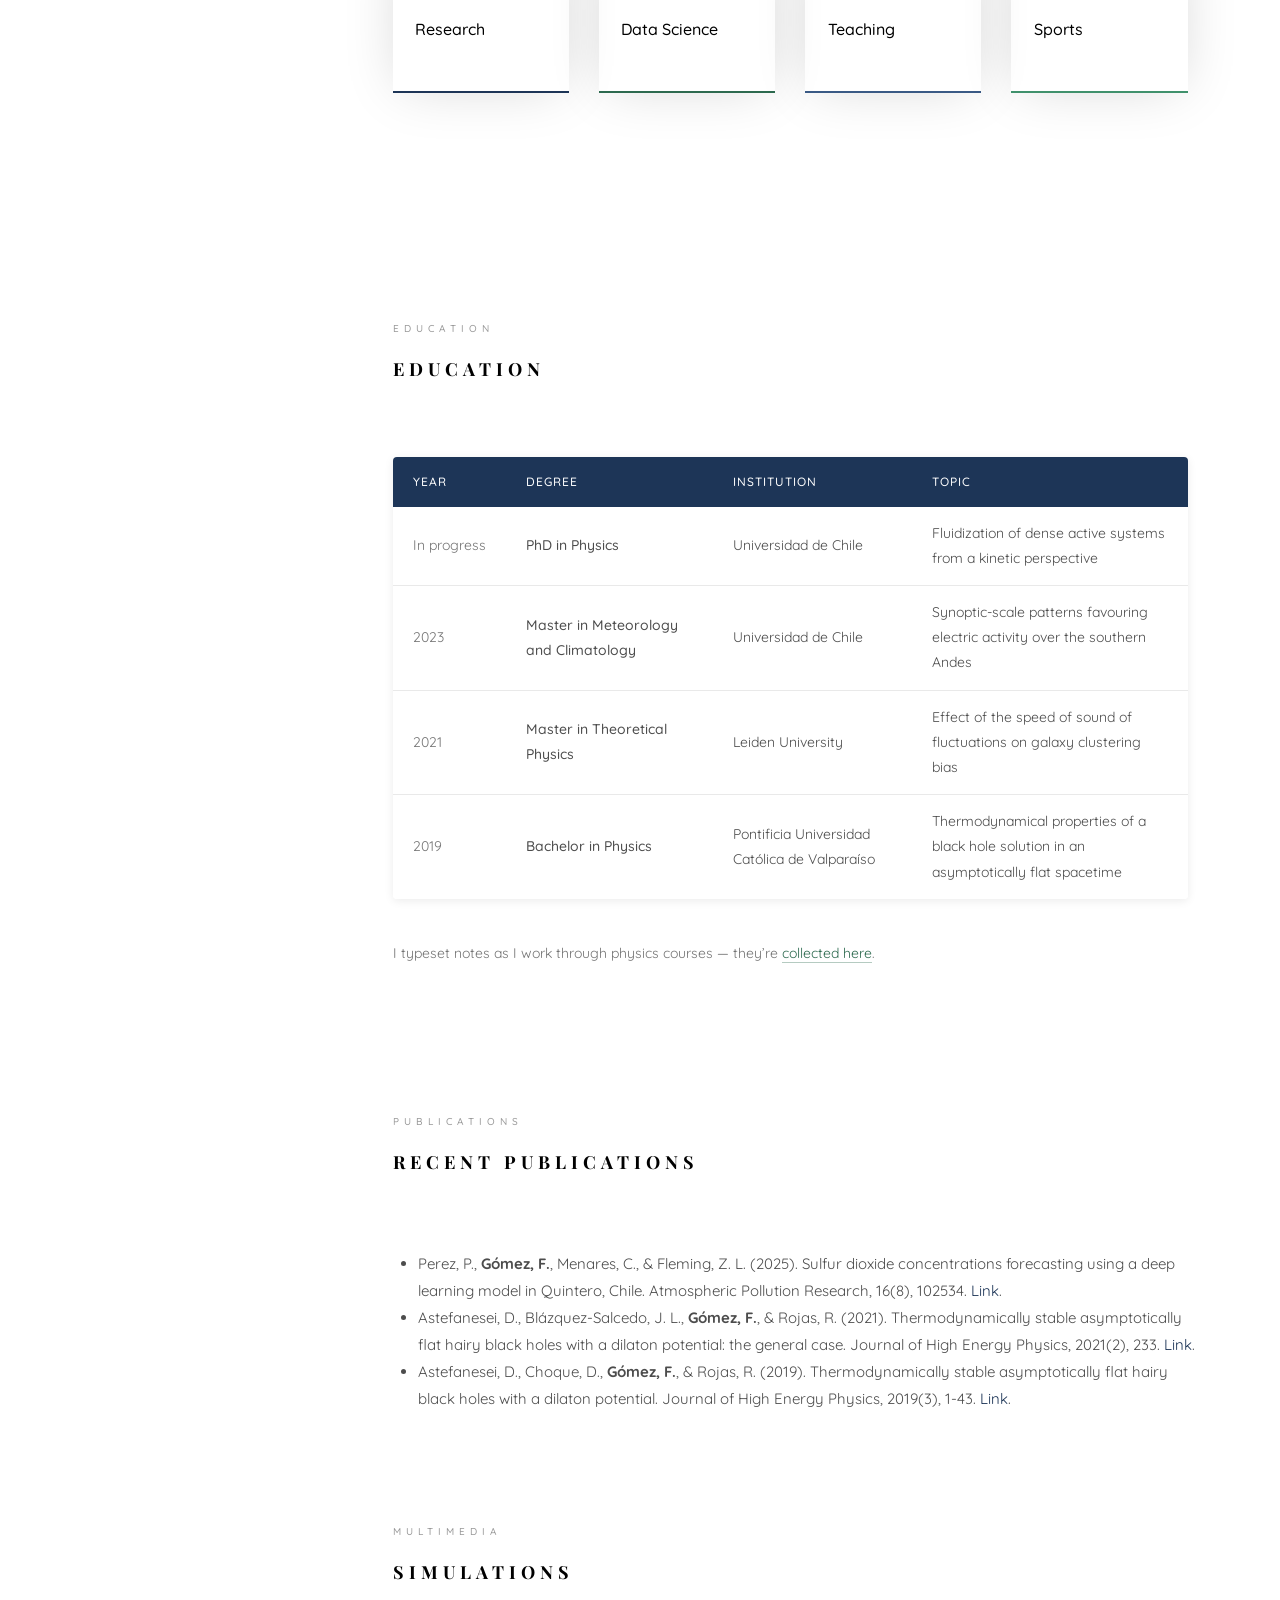
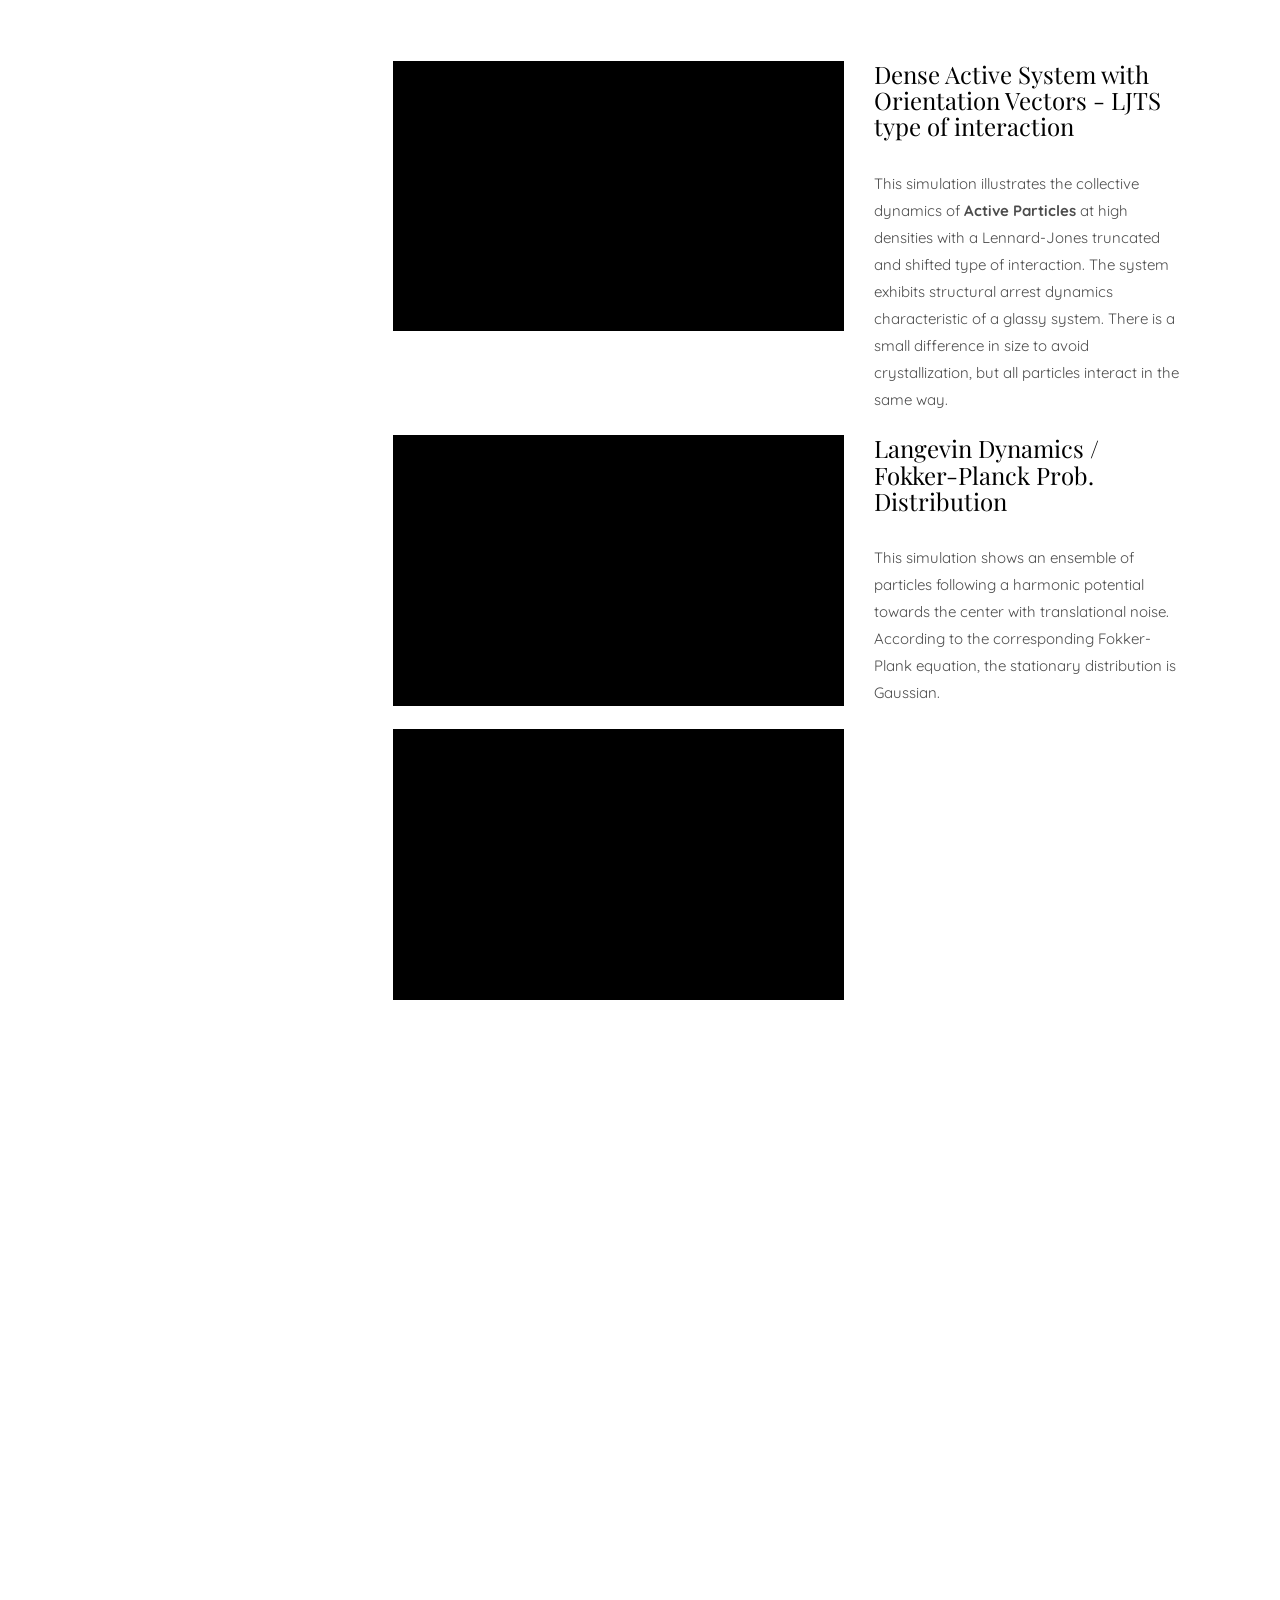
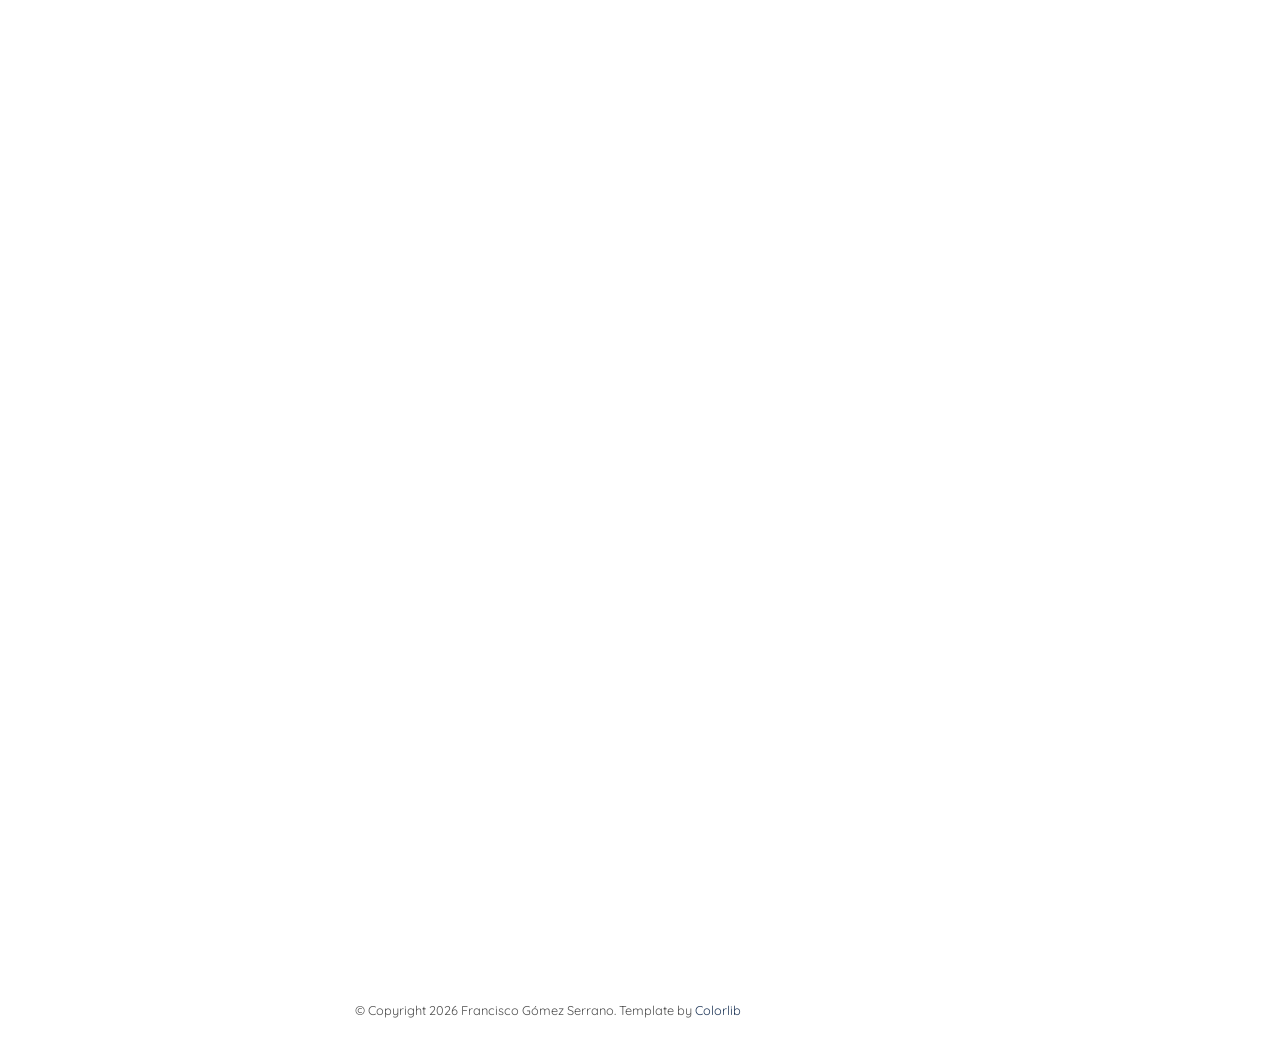
==== commit af4e5ecf: "Drop the resource count from the Courses Taught materials link Co-Authored-By: Claude Opus 5 <norepl" ====
--- a/index.html
+++ b/index.html
@@ -512,7 +512,7 @@
 											<td>Dynamics of the Atmosphere</td>
 											<td>2026 S2</td>
 											<td>Escuela T&eacute;cnica Aeron&aacute;utica</td>
-											<td><a href="teaching/index.html">5 interactive resources</a></td>
+											<td><a href="teaching/index.html">Interactive resources</a></td>
 										</tr>
 										<tr>
 											<td>Electromagnetism</td>
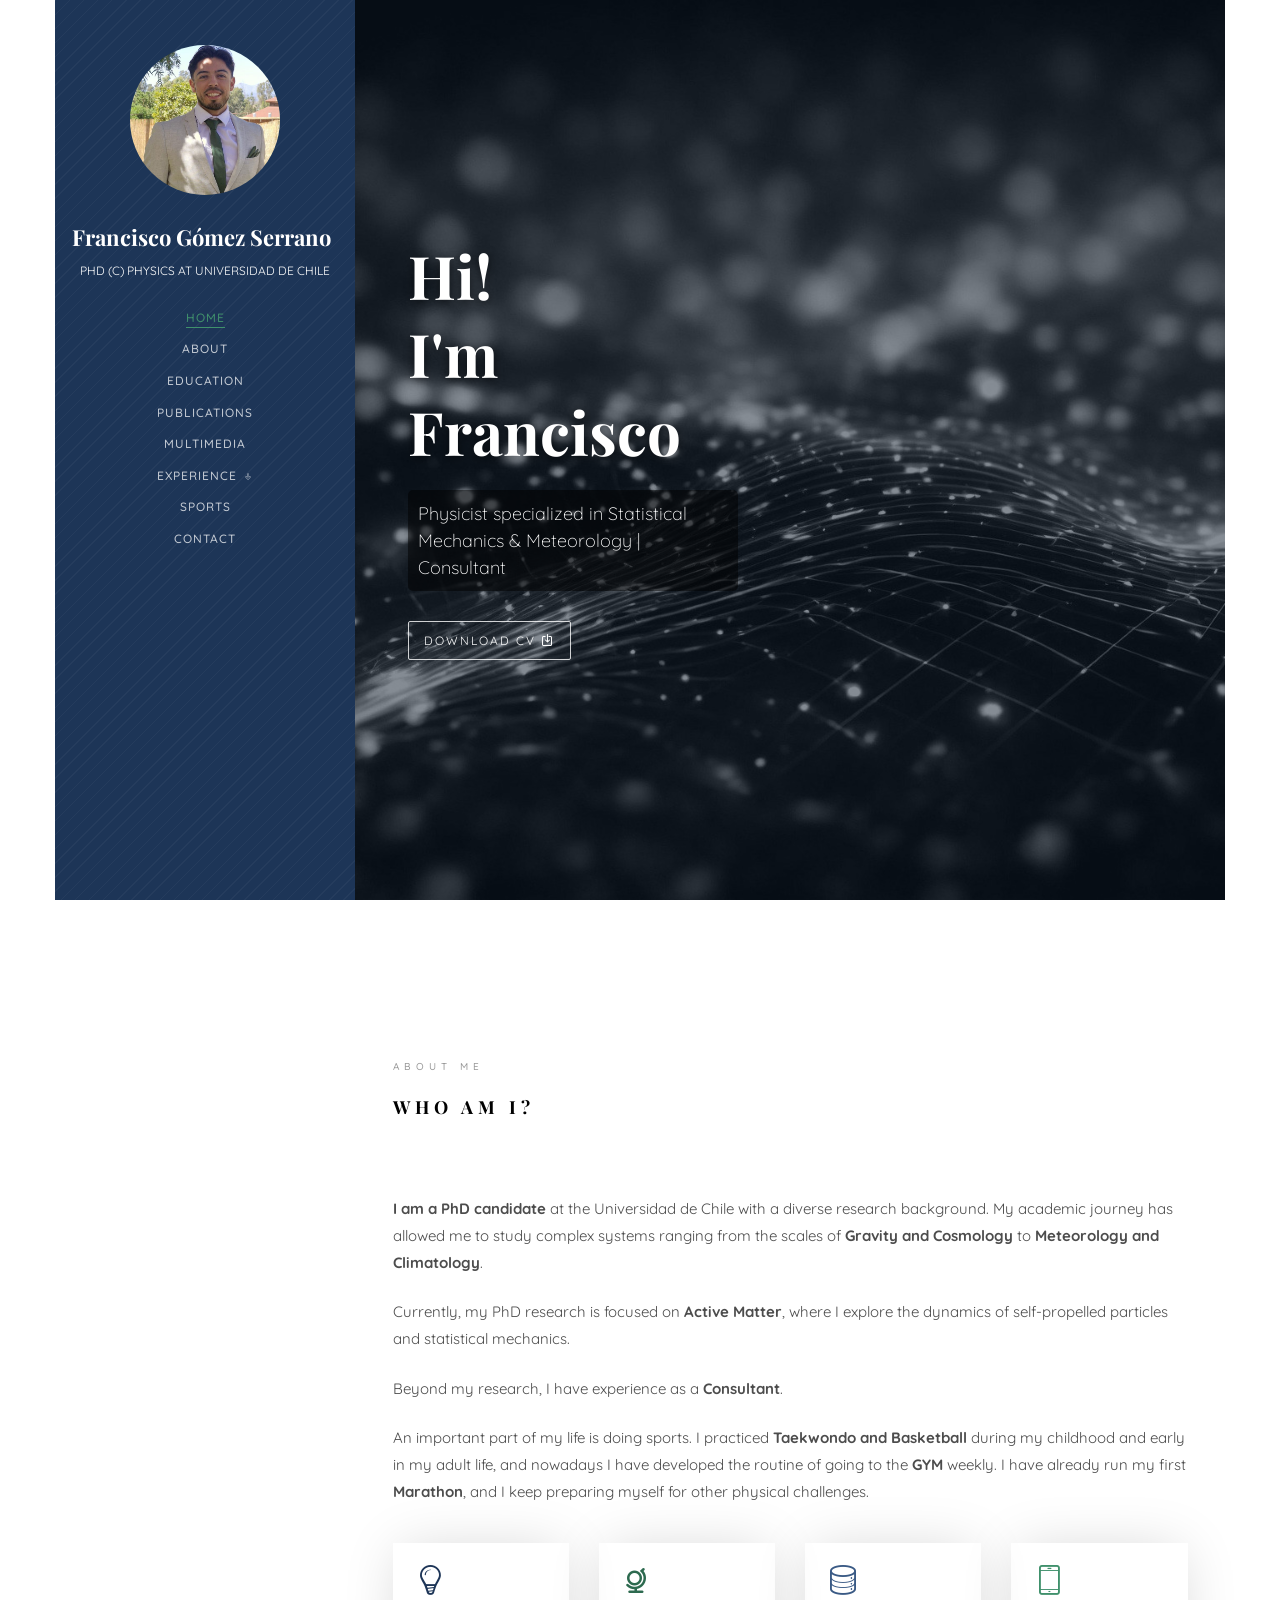
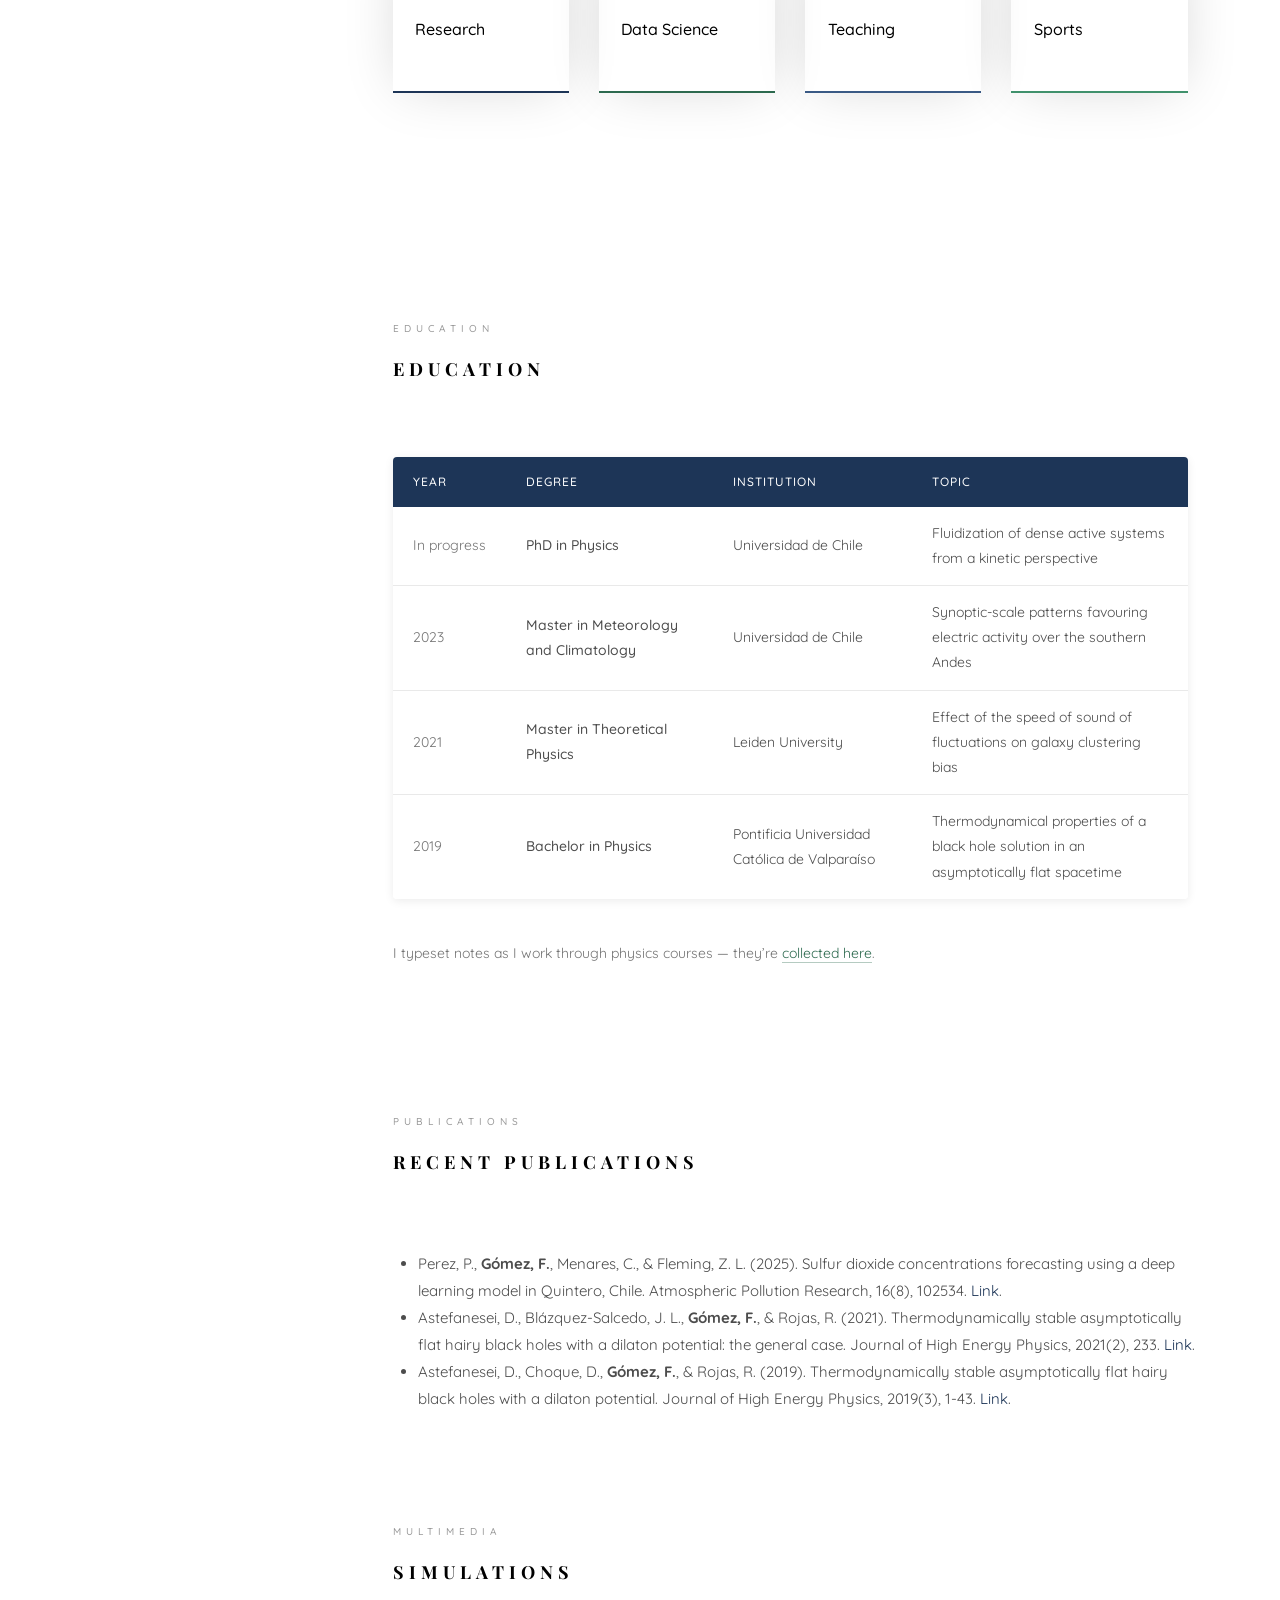
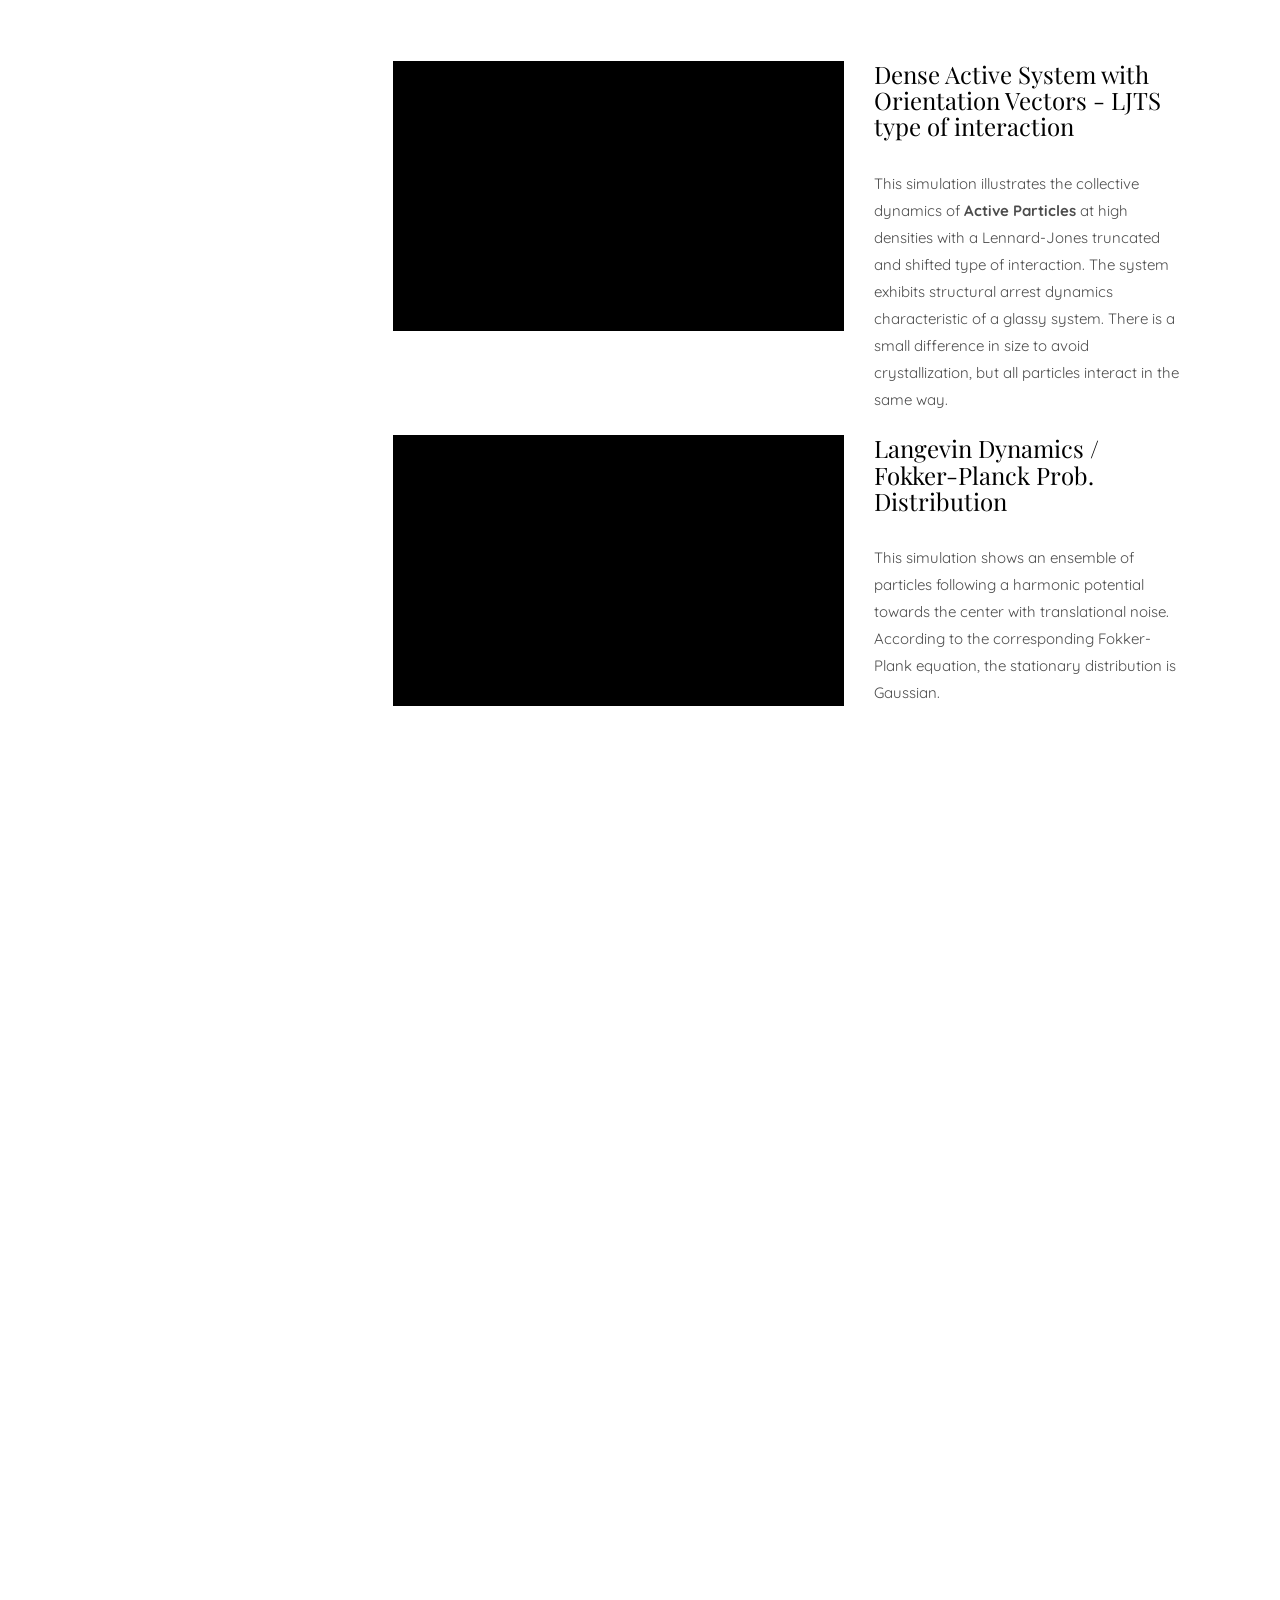
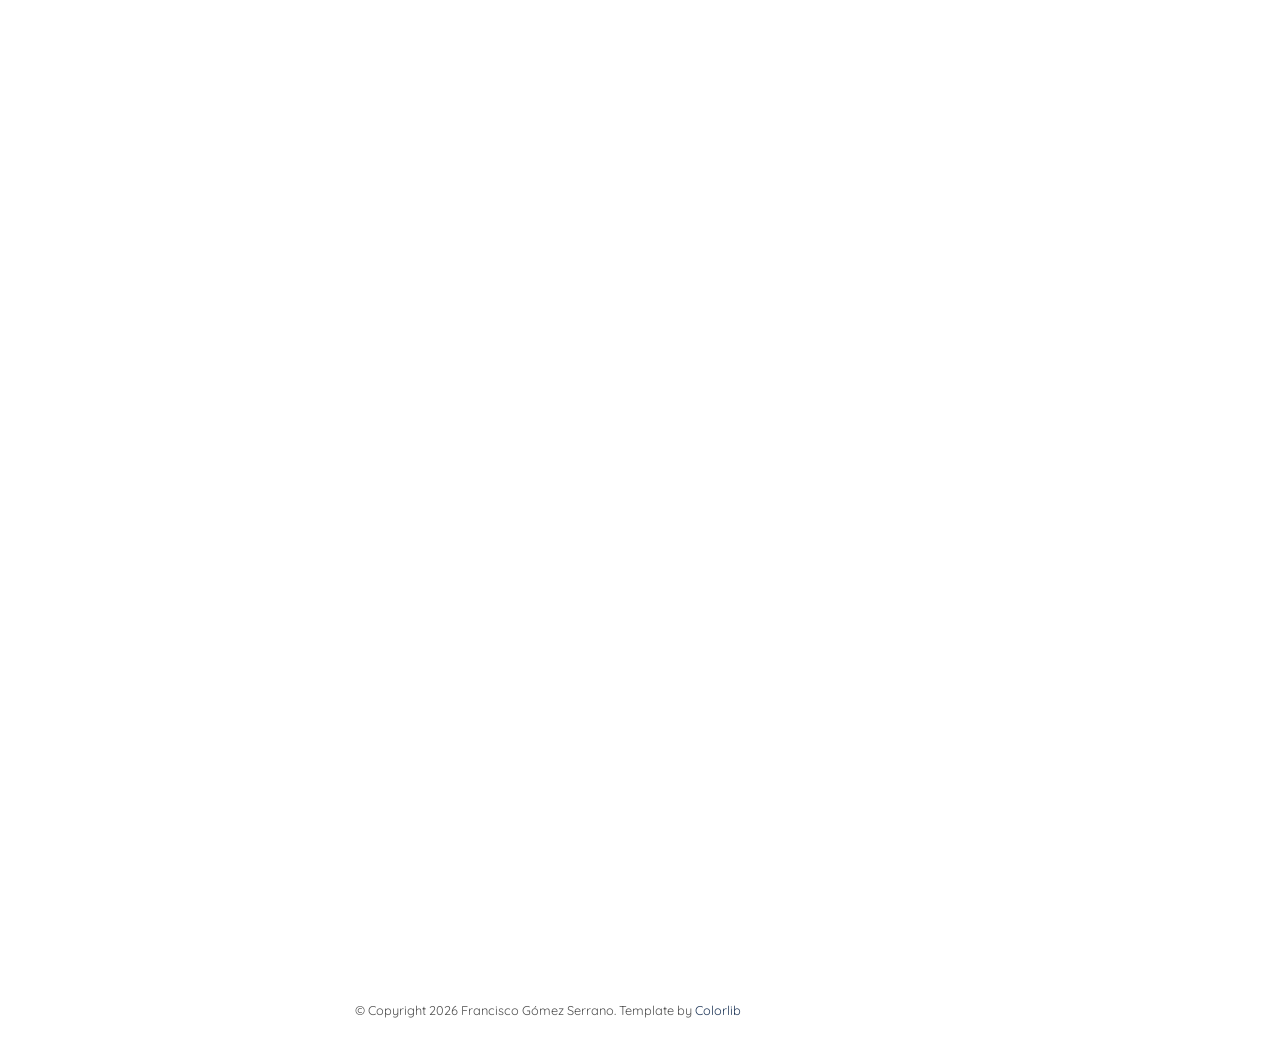
==== commit aacfa828: "Update the sports carousel: eight photos, resized for the web Points at the replaced sport-05/06 (no" ====
--- a/index.html
+++ b/index.html
@@ -687,22 +687,28 @@
 							     and update the src paths below. One .item per photo. -->
 							<div class="owl-carousel sports-carousel">
 								<div class="item">
-									<img src="images/carousel/sport-01.jpg" alt="Running a road race in Vi&ntilde;a del Mar">
+									<img src="images/carousel/sport-01.jpg" alt="Running a road race">
 								</div>
 								<div class="item">
-									<img src="images/carousel/sport-02.jpg" alt="Giving a thumbs up during the Santiago Marathon">
+									<img src="images/carousel/sport-02.jpg" alt="Running along the Vi&ntilde;a del Mar seafront">
 								</div>
 								<div class="item">
-									<img src="images/carousel/sport-03.jpg" alt="Running along the Vi&ntilde;a del Mar seafront">
+									<img src="images/carousel/sport-03.jpg" alt="Giving a thumbs up mid-race">
 								</div>
 								<div class="item">
-									<img src="images/carousel/sport-04.jpg" alt="Running the Santiago Marathon">
+									<img src="images/carousel/sport_00.jpg" alt="Running a coastal road race">
 								</div>
 								<div class="item">
-									<img src="images/carousel/sport-05.jpg" alt="Competing in an obstacle race">
+									<img src="images/carousel/sport-04.jpg" alt="Hauling tyres at an obstacle race">
 								</div>
 								<div class="item">
-									<img src="images/carousel/sport-06.jpg" alt="Running the Santiago Marathon">
+									<img src="images/carousel/sport-05.webp" alt="Pulling a heavy rope in a fitness competition">
+								</div>
+								<div class="item">
+									<img src="images/carousel/sport-07.webp" alt="Lifting a heavy ball at a fitness competition">
+								</div>
+								<div class="item">
+									<img src="images/carousel/sport-06.webp" alt="Carrying a loaded bar">
 								</div>
 							</div>
 						</div>
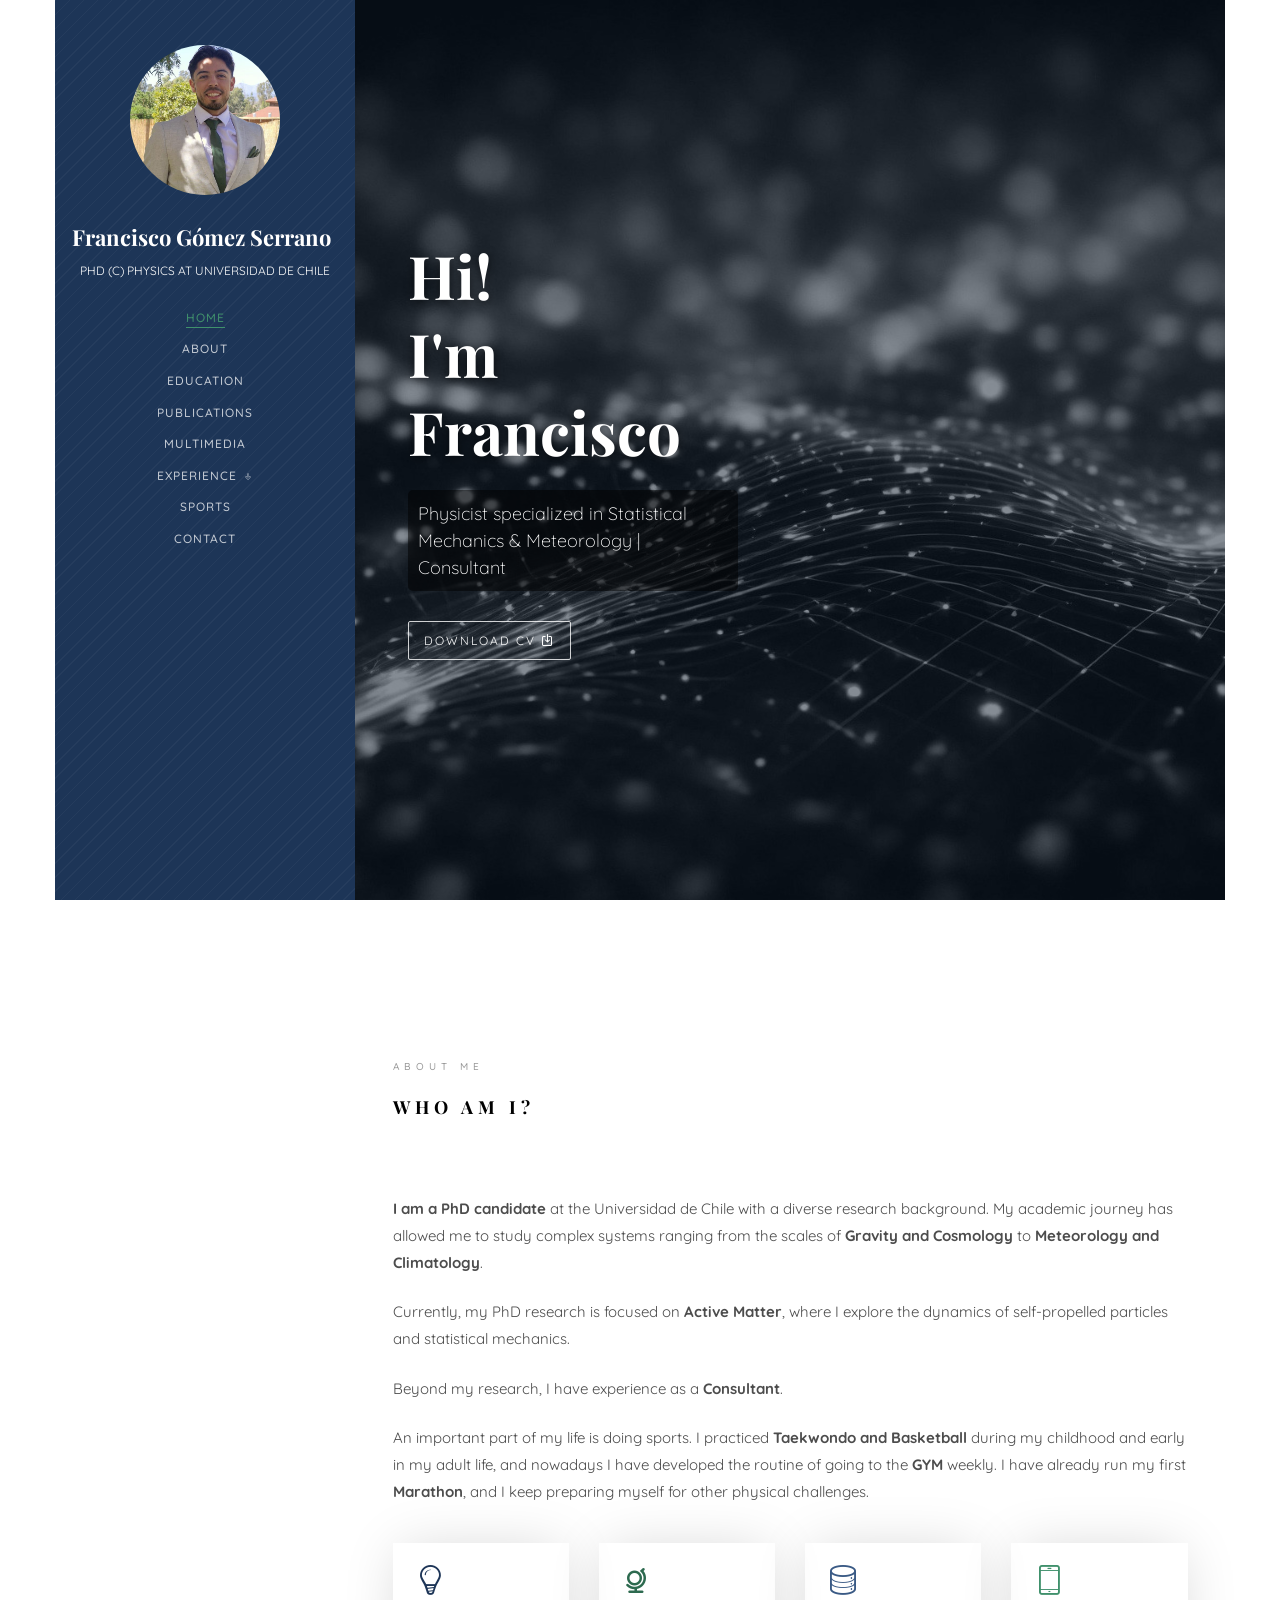
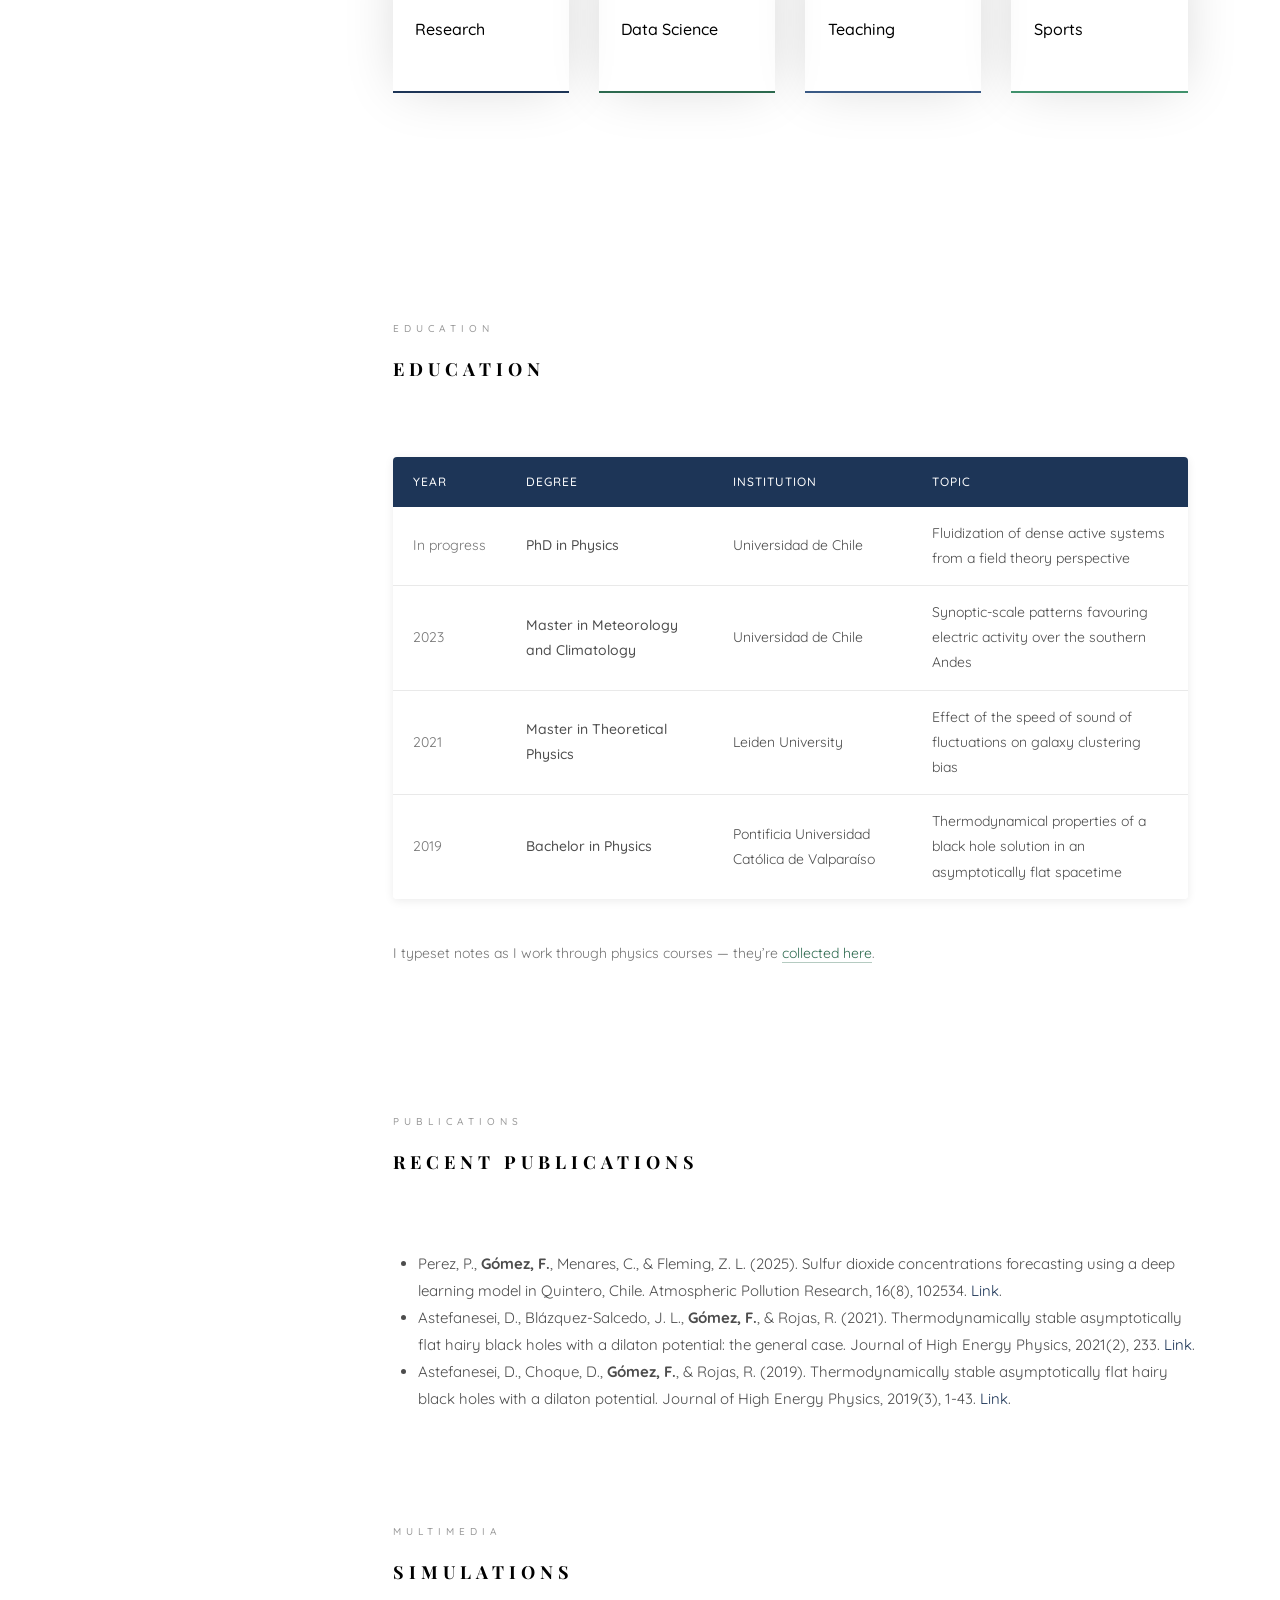
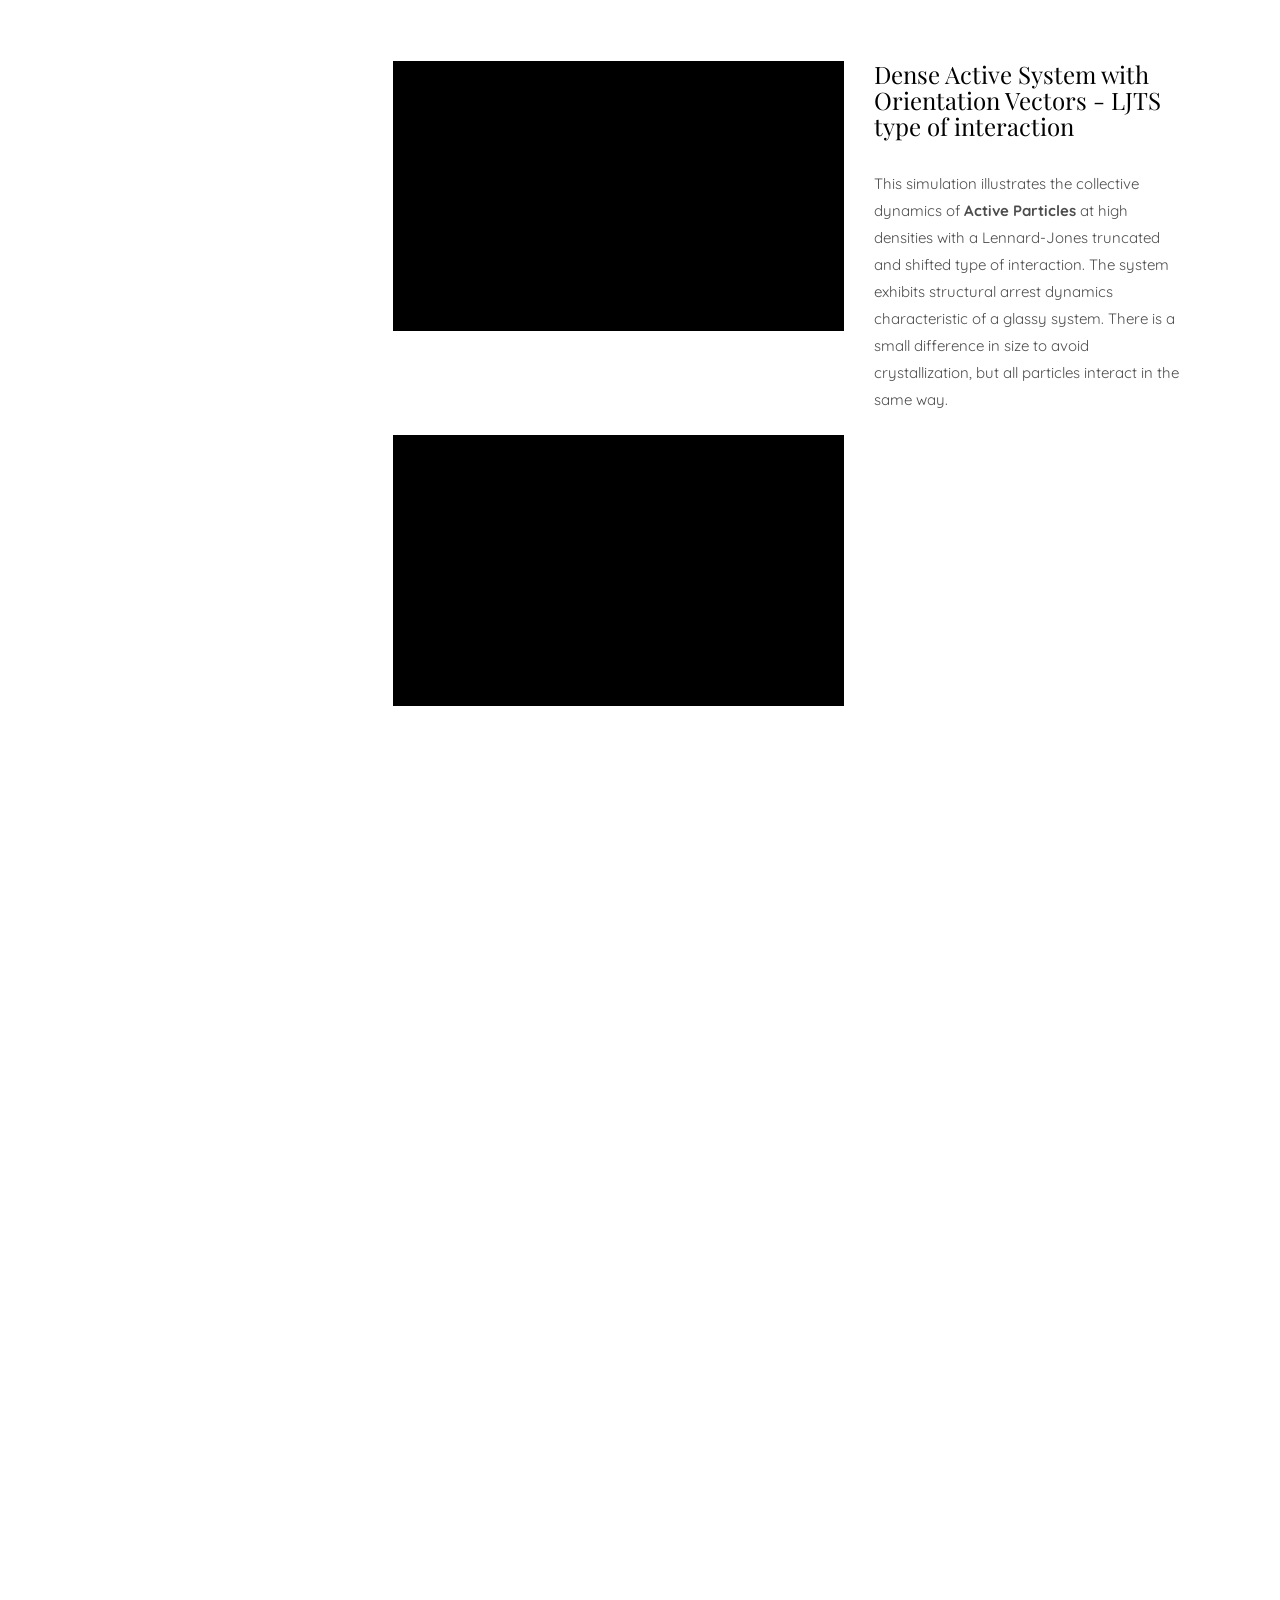
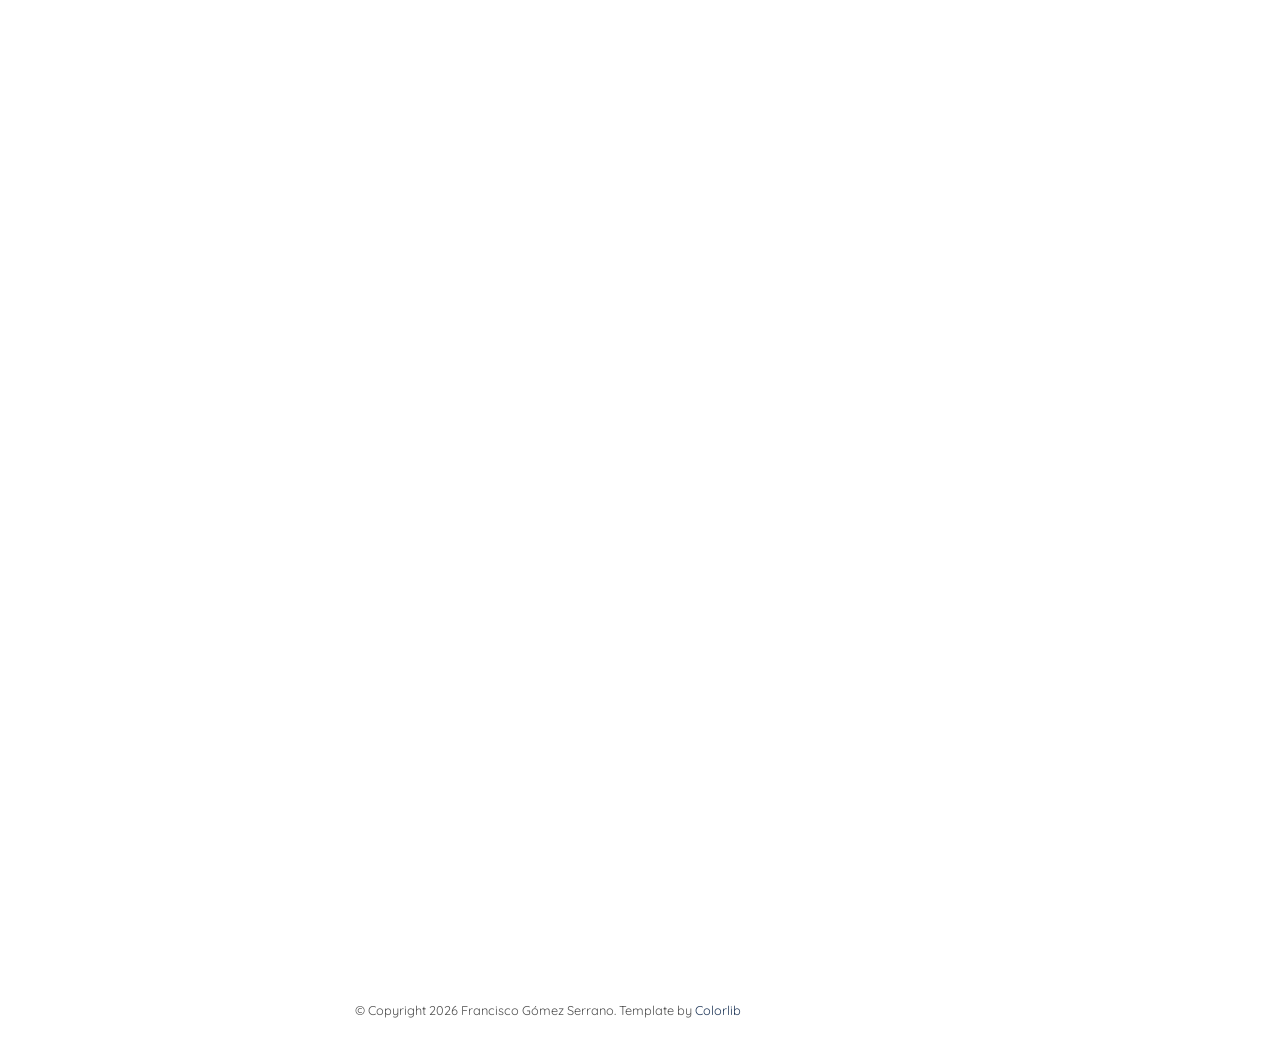
==== commit affbc8a5: "Correct the PhD topic: field theory, not kinetic, perspective Co-Authored-By: Claude Opus 5 <noreply" ====
--- a/index.html
+++ b/index.html
@@ -213,7 +213,7 @@
 											<td>In progress</td>
 											<td>PhD in Physics</td>
 											<td>Universidad de Chile</td>
-											<td>Fluidization of dense active systems from a kinetic perspective</td>
+											<td>Fluidization of dense active systems from a field theory perspective</td>
 										</tr>
 										<tr>
 											<td>2023</td>
@@ -268,7 +268,7 @@
 										      			<p>Universidad de Chile</p>
 										      		</div>
 										      		<div class="col-md-6">
-										      			<p>I'm currently studying how dense active systems fluidize from a kinetic perspective.</p>
+										      			<p>I'm currently studying how dense active systems fluidize from a field theory perspective.</p>
 										      		</div>
 										      	</div>
 									         </div>
@@ -690,6 +690,9 @@
 									<img src="images/carousel/sport-01.jpg" alt="Running a road race">
 								</div>
 								<div class="item">
+									<img src="images/carousel/sport_031.jpg" alt="Running the Marat&oacute;n de Santiago">
+								</div>
+								<div class="item">
 									<img src="images/carousel/sport-02.jpg" alt="Running along the Vi&ntilde;a del Mar seafront">
 								</div>
 								<div class="item">
